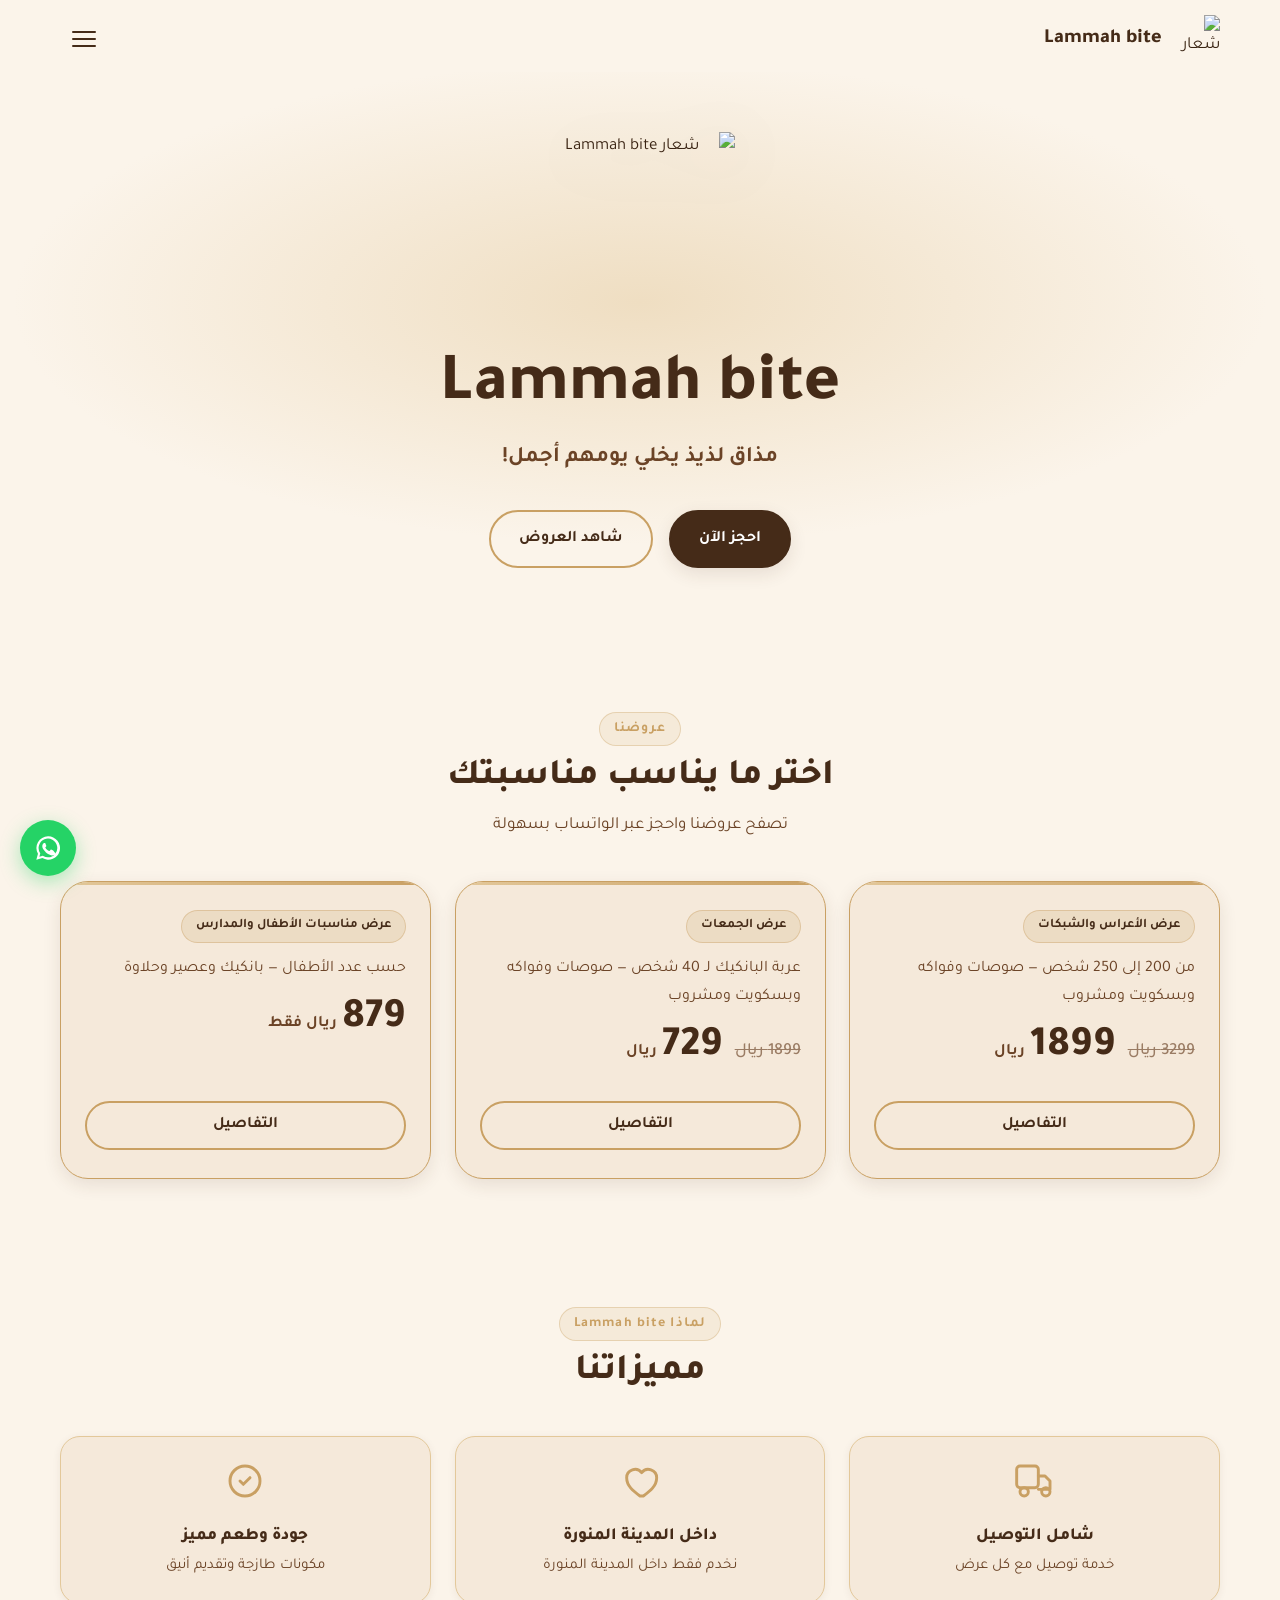
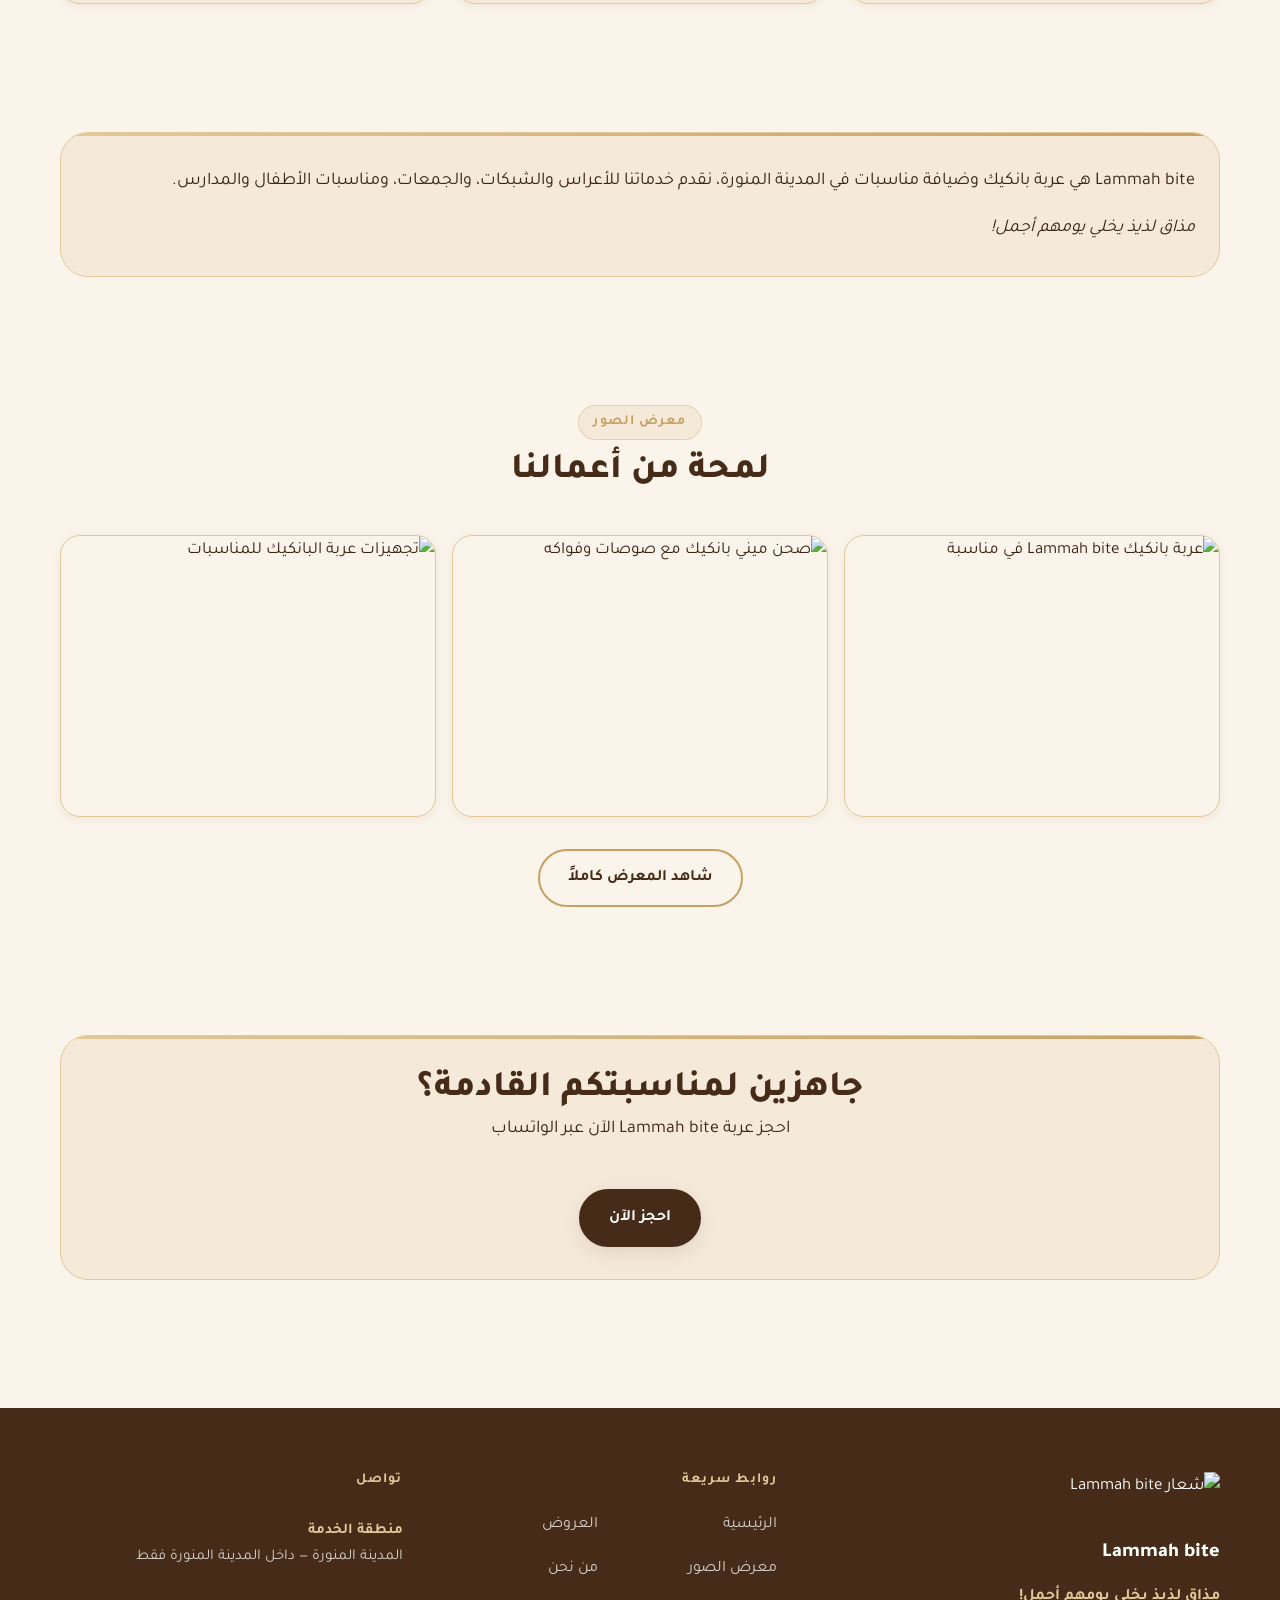
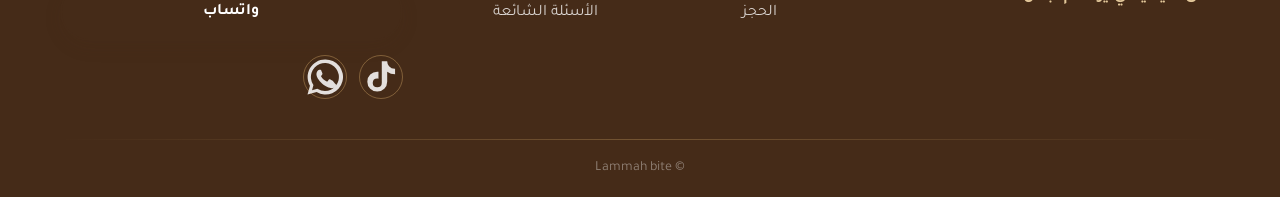
==== index.html @ c273f429 "Lammah bite — full luxury redesign: new header, unified icons, side-by-side layout, offer modals, re" ====
<!DOCTYPE html>
<html lang="ar" dir="rtl">
<head>
<meta charset="UTF-8">
<meta name="viewport" content="width=device-width, initial-scale=1.0">
<title>Lammah bite | عربة بانكيك وضيافة مناسبات في المدينة المنورة</title>
<meta name="description" content="Lammah bite — عربة بانكيك وضيافة مناسبات فاخرة في المدينة المنورة، للأعراس والشبكات والجمعات ومناسبات الأطفال والمدارس.">
<link rel="icon" type="image/png" href="https://e.top4top.io/p_388642lk91.png">
<meta property="og:title" content="Lammah bite">
<meta property="og:description" content="مذاق لذيذ يخلي يومهم أجمل! عربة بانكيك وضيافة مناسبات في المدينة المنورة.">
<meta property="og:image" content="https://e.top4top.io/p_388642lk91.png">
<meta property="og:type" content="website">
<link rel="preconnect" href="https://fonts.googleapis.com">
<link href="https://fonts.googleapis.com/css2?family=Tajawal:wght@400;500;700;800&display=swap" rel="stylesheet">
<link rel="stylesheet" href="css/style.css">
</head>
<body>

<!-- ═══ HEADER ═══════════════════════════════════════════ -->
<header class="site-header" id="site-header">
  <div class="container header-inner">
    <a href="index.html" class="brand">
      <img src="https://e.top4top.io/p_388642lk91.png" alt="شعار Lammah bite" class="brand-logo" width="48" height="48">
      <span class="brand-name">Lammah bite</span>
    </a>
    <button class="hamburger" id="hamburger" aria-label="فتح القائمة" aria-expanded="false">
      <span></span><span></span><span></span>
    </button>
  </div>
</header>

<!-- ═══ NAV OVERLAY ══════════════════════════════════════ -->
<div class="nav-overlay" id="nav-overlay" aria-hidden="true">
  <div class="nav-backdrop" id="nav-backdrop"></div>
  <nav class="nav-panel" aria-label="القائمة الرئيسية">
    <button class="nav-close" id="nav-close" aria-label="إغلاق القائمة">&times;</button>
    <ul class="nav-links">
      <li><a href="index.html" class="active">الرئيسية</a></li>
      <li><a href="offers.html">العروض</a></li>
      <li><a href="gallery.html">معرض الصور</a></li>
      <li><a href="about.html">من نحن</a></li>
      <li><a href="booking.html">الحجز</a></li>
      <li><a href="faq.html">الأسئلة الشائعة</a></li>
    </ul>
    <div class="nav-footer-cta">
      <a href="#" class="btn btn-primary" data-whatsapp data-whatsapp-msg="مرحباً، أرغب بالاستفسار عن خدمات Lammah bite">
        احجز عبر الواتساب
      </a>
      <div class="social-pair">
        <a href="https://www.tiktok.com/@lammah.bite" target="_blank" rel="noopener" class="social-btn" aria-label="تيك توك">
          <svg viewBox="0 0 24 24" fill="var(--brown-dark)"><path d="M16.6 5.82s.51.5 0 0A4.278 4.278 0 0 1 15.54 3h-3.09v12.4a2.592 2.592 0 0 1-2.59 2.5 2.592 2.592 0 0 1-2.59-2.5 2.592 2.592 0 0 1 2.59-2.5c.24 0 .47.04.69.1V9.01a6.27 6.27 0 0 0-.69-.04 5.681 5.681 0 0 0-5.68 5.68 5.681 5.681 0 0 0 5.68 5.68 5.681 5.681 0 0 0 5.68-5.68V8.95a7.71 7.71 0 0 0 4.5 1.44V7.3a4.302 4.302 0 0 1-3.44-1.48z"/></svg>
        </a>
        <a href="#" class="social-btn" data-whatsapp aria-label="واتساب">
          <svg viewBox="0 0 24 24" fill="var(--brown-dark)"><path d="M12 2a10 10 0 0 0-8.6 15L2 22l5.2-1.4A10 10 0 1 0 12 2zm0 18a8 8 0 0 1-4.1-1.1l-.3-.2-3 .8.8-2.9-.2-.3A8 8 0 1 1 12 20zm4.4-5.9c-.2-.1-1.4-.7-1.6-.8-.2-.1-.4-.1-.5.1-.2.2-.6.8-.8 1-.1.2-.3.2-.5.1-1.4-.7-2.3-1.2-3.2-2.8-.2-.4.2-.4.7-1.3.1-.2 0-.4 0-.5-.1-.1-.5-1.2-.7-1.7-.2-.4-.4-.4-.5-.4h-.5c-.2 0-.5.1-.7.3-.2.2-1 1-1 2.3s1 2.7 1.1 2.9c.1.2 2 3.1 4.9 4.3.7.3 1.2.5 1.6.6.7.2 1.3.2 1.8.1.5-.1 1.4-.6 1.6-1.1.2-.5.2-1 .1-1.1-.1-.1-.2-.2-.4-.3z"/></svg>
        </a>
      </div>
    </div>
  </nav>
</div>

<!-- ═══ MAIN ══════════════════════════════════════════════ -->
<main>

  <!-- HERO -->
  <section class="hero">
    <div class="hero-radial"></div>
    <div class="hero-parallax-layer"></div>
    <div class="container hero-content">
      <img src="https://e.top4top.io/p_388642lk91.png" alt="شعار Lammah bite" class="hero-logo" width="190" height="190">
      <h1 class="hero-title">Lammah bite</h1>
      <p class="hero-tagline">مذاق لذيذ يخلي يومهم أجمل!</p>
      <div class="hero-cta">
        <a href="booking.html" class="btn btn-primary">احجز الآن</a>
        <a href="offers.html" class="btn btn-secondary">شاهد العروض</a>
      </div>
    </div>
  </section>

  <!-- OFFERS PREVIEW -->
  <section>
    <div class="container">
      <div class="section-header reveal">
        <span class="eyebrow">عروضنا</span>
        <h2>اختر ما يناسب مناسبتك</h2>
        <p>تصفح عروضنا واحجز عبر الواتساب بسهولة</p>
      </div>
      <div class="offers-wrapper reveal-group">
        <div class="offers-track">
          <!-- Offer 1 -->
          <div class="offer-card reveal">
            <div class="card-body">
              <span class="offer-badge">عرض الأعراس والشبكات</span>
              <p class="offer-summary">من 200 إلى 250 شخص — صوصات وفواكه وبسكويت ومشروب</p>
              <div class="offer-price">
                <span class="price-old">3299 ريال</span>
                <div class="price-new-wrap">
                  <span class="price-new">1899</span>
                  <span class="price-currency">ريال</span>
                </div>
              </div>
            </div>
            <div class="card-footer">
              <button class="btn btn-secondary btn-block" data-offer-modal="weddings">التفاصيل</button>
            </div>
          </div>
          <!-- Offer 2 -->
          <div class="offer-card reveal">
            <div class="card-body">
              <span class="offer-badge">عرض الجمعات</span>
              <p class="offer-summary">عربة البانكيك لـ 40 شخص — صوصات وفواكه وبسكويت ومشروب</p>
              <div class="offer-price">
                <span class="price-old">1899 ريال</span>
                <div class="price-new-wrap">
                  <span class="price-new">729</span>
                  <span class="price-currency">ريال</span>
                </div>
              </div>
            </div>
            <div class="card-footer">
              <button class="btn btn-secondary btn-block" data-offer-modal="gatherings">التفاصيل</button>
            </div>
          </div>
          <!-- Offer 3 -->
          <div class="offer-card reveal">
            <div class="card-body">
              <span class="offer-badge">عرض مناسبات الأطفال والمدارس</span>
              <p class="offer-summary">حسب عدد الأطفال — بانكيك وعصير وحلاوة</p>
              <div class="offer-price">
                <div class="price-new-wrap">
                  <span class="price-new">879</span>
                  <span class="price-currency">ريال فقط</span>
                </div>
              </div>
            </div>
            <div class="card-footer">
              <button class="btn btn-secondary btn-block" data-offer-modal="kids">التفاصيل</button>
            </div>
          </div>
        </div>
        <div class="carousel-dots"></div>
      </div>
    </div>
  </section>

  <!-- FEATURES STRIP -->
  <section>
    <div class="container">
      <div class="section-header reveal">
        <span class="eyebrow">لماذا Lammah bite</span>
        <h2>مميزاتنا</h2>
      </div>
      <div class="features-grid reveal-group">
        <div class="feature-card reveal">
          <svg viewBox="0 0 24 24" fill="none" stroke="var(--gold)" stroke-width="1.75" stroke-linecap="round" stroke-linejoin="round"><rect x="1" y="3" width="13" height="13" rx="2"/><path d="M14 9h4l3 3v5h-7"/><circle cx="5.5" cy="18.5" r="2.5"/><circle cx="18.5" cy="18.5" r="2.5"/></svg>
          <h3>شامل التوصيل</h3>
          <p>خدمة توصيل مع كل عرض</p>
        </div>
        <div class="feature-card reveal">
          <svg viewBox="0 0 24 24" fill="none" stroke="var(--gold)" stroke-width="1.75" stroke-linecap="round" stroke-linejoin="round"><path d="M12 21c-4-3-8-6-8-11a5 5 0 0 1 9-3 5 5 0 0 1 9 3c0 5-4 8-8 11z"/></svg>
          <h3>داخل المدينة المنورة</h3>
          <p>نخدم فقط داخل المدينة المنورة</p>
        </div>
        <div class="feature-card reveal">
          <svg viewBox="0 0 24 24" fill="none" stroke="var(--gold)" stroke-width="1.75" stroke-linecap="round" stroke-linejoin="round"><circle cx="12" cy="12" r="9"/><path d="M9 12l2 2 4-4"/></svg>
          <h3>جودة وطعم مميز</h3>
          <p>مكونات طازجة وتقديم أنيق</p>
        </div>
      </div>
    </div>
  </section>

  <!-- INTRO -->
  <section>
    <div class="container">
      <div class="intro-block reveal">
        <p>Lammah bite هي عربة بانكيك وضيافة مناسبات في المدينة المنورة، نقدم خدماتنا للأعراس والشبكات، والجمعات، ومناسبات الأطفال والمدارس.</p>
        <p><em>مذاق لذيذ يخلي يومهم أجمل!</em></p>
      </div>
    </div>
  </section>

  <!-- GALLERY PREVIEW -->
  <section>
    <div class="container">
      <div class="section-header reveal">
        <span class="eyebrow">معرض الصور</span>
        <h2>لمحة من أعمالنا</h2>
      </div>
      <div class="gallery-grid reveal-group" data-gallery-grid data-limit="3"></div>
      <div style="text-align:center; margin-top:32px;" class="reveal">
        <a href="gallery.html" class="btn btn-secondary">شاهد المعرض كاملاً</a>
      </div>
    </div>
  </section>

  <!-- BOOKING CTA -->
  <section>
    <div class="container">
      <div class="intro-block reveal" style="text-align:center;">
        <h2>جاهزين لمناسبتكم القادمة؟</h2>
        <p>احجز عربة Lammah bite الآن عبر الواتساب</p>
        <br>
        <a href="booking.html" class="btn btn-primary">احجز الآن</a>
      </div>
    </div>
  </section>

</main>

<!-- ═══ FOOTER ════════════════════════════════════════════ -->
<footer class="site-footer">
  <div class="container">
    <div class="footer-grid">
      <div class="footer-col footer-col-brand">
        <img src="https://e.top4top.io/p_388642lk91.png" alt="شعار Lammah bite" class="footer-logo-img" width="52" height="52">
        <strong class="footer-brand-name">Lammah bite</strong>
        <span class="footer-tagline-text">مذاق لذيذ يخلي يومهم أجمل!</span>
      </div>
      <div class="footer-col">
        <h4>روابط سريعة</h4>
        <div class="footer-nav-grid">
          <a href="index.html">الرئيسية</a>
          <a href="offers.html">العروض</a>
          <a href="gallery.html">معرض الصور</a>
          <a href="about.html">من نحن</a>
          <a href="booking.html">الحجز</a>
          <a href="faq.html">الأسئلة الشائعة</a>
        </div>
      </div>
      <div class="footer-col footer-col-contact">
        <h4>تواصل</h4>
        <div class="footer-area">
          <strong>منطقة الخدمة</strong>
          المدينة المنورة — داخل المدينة المنورة فقط
        </div>
        <a href="#" class="btn btn-primary" data-whatsapp data-whatsapp-msg="مرحباً، أرغب بالاستفسار عن خدمات Lammah bite">واتساب</a>
        <div class="footer-social-pair social-pair">
          <a href="https://www.tiktok.com/@lammah.bite" target="_blank" rel="noopener" class="social-btn" aria-label="تيك توك">
            <svg viewBox="0 0 24 24" fill="rgba(255,255,255,0.85)"><path d="M16.6 5.82s.51.5 0 0A4.278 4.278 0 0 1 15.54 3h-3.09v12.4a2.592 2.592 0 0 1-2.59 2.5 2.592 2.592 0 0 1-2.59-2.5 2.592 2.592 0 0 1 2.59-2.5c.24 0 .47.04.69.1V9.01a6.27 6.27 0 0 0-.69-.04 5.681 5.681 0 0 0-5.68 5.68 5.681 5.681 0 0 0 5.68 5.68 5.681 5.681 0 0 0 5.68-5.68V8.95a7.71 7.71 0 0 0 4.5 1.44V7.3a4.302 4.302 0 0 1-3.44-1.48z"/></svg>
          </a>
          <a href="#" class="social-btn" data-whatsapp aria-label="واتساب">
            <svg viewBox="0 0 24 24" fill="rgba(255,255,255,0.85)"><path d="M12 2a10 10 0 0 0-8.6 15L2 22l5.2-1.4A10 10 0 1 0 12 2zm0 18a8 8 0 0 1-4.1-1.1l-.3-.2-3 .8.8-2.9-.2-.3A8 8 0 1 1 12 20zm4.4-5.9c-.2-.1-1.4-.7-1.6-.8-.2-.1-.4-.1-.5.1-.2.2-.6.8-.8 1-.1.2-.3.2-.5.1-1.4-.7-2.3-1.2-3.2-2.8-.2-.4.2-.4.7-1.3.1-.2 0-.4 0-.5-.1-.1-.5-1.2-.7-1.7-.2-.4-.4-.4-.5-.4h-.5c-.2 0-.5.1-.7.3-.2.2-1 1-1 2.3s1 2.7 1.1 2.9c.1.2 2 3.1 4.9 4.3.7.3 1.2.5 1.6.6.7.2 1.3.2 1.8.1.5-.1 1.4-.6 1.6-1.1.2-.5.2-1 .1-1.1-.1-.1-.2-.2-.4-.3z"/></svg>
          </a>
        </div>
      </div>
    </div>
    <div class="footer-divider"></div>
    <div class="footer-bottom">© Lammah bite</div>
  </div>
</footer>

<!-- Floating WhatsApp -->
<a href="#" class="floating-whatsapp" data-whatsapp data-whatsapp-msg="مرحباً، أرغب بالاستفسار عن خدمات Lammah bite" aria-label="تواصل عبر واتساب">
  <svg viewBox="0 0 24 24" fill="#FFFFFF"><path d="M12 2a10 10 0 0 0-8.6 15L2 22l5.2-1.4A10 10 0 1 0 12 2zm0 18a8 8 0 0 1-4.1-1.1l-.3-.2-3 .8.8-2.9-.2-.3A8 8 0 1 1 12 20zm4.4-5.9c-.2-.1-1.4-.7-1.6-.8-.2-.1-.4-.1-.5.1-.2.2-.6.8-.8 1-.1.2-.3.2-.5.1-1.4-.7-2.3-1.2-3.2-2.8-.2-.4.2-.4.7-1.3.1-.2 0-.4 0-.5-.1-.1-.5-1.2-.7-1.7-.2-.4-.4-.4-.5-.4h-.5c-.2 0-.5.1-.7.3-.2.2-1 1-1 2.3s1 2.7 1.1 2.9c.1.2 2 3.1 4.9 4.3.7.3 1.2.5 1.6.6.7.2 1.3.2 1.8.1.5-.1 1.4-.6 1.6-1.1.2-.5.2-1 .1-1.1-.1-.1-.2-.2-.4-.3z"/></svg>
</a>

<!-- Lightbox (needed because gallery preview is here) -->
<div class="lightbox">
  <button class="lightbox-close" aria-label="إغلاق">&times;</button>
  <button class="lightbox-prev" aria-label="السابق">&#8594;</button>
  <img src="" alt="">
  <button class="lightbox-next" aria-label="التالي">&#8592;</button>
</div>

<script src="js/main.js"></script>
</body>
</html>
---- css/style.css ----
/* ===========================================================
   Lammah bite — Luxury Design System
   =========================================================== */

/* ─── 1. TOKENS ─────────────────────────────────────────── */
:root {
  /* Brand colors */
  --cream-bg:    #FBF4EA;
  --cream-card:  #F5E9DA;
  --brown-dark:  #452B18;
  --brown-mid:   #6B4326;
  --gold:        #C9A063;
  --gold-light:  #E3C89A;
  --text:        #3A2413;
  --white:       #FFFFFF;
  --green-wa:    #25D366;
  --overlay-bg:  rgba(58,36,19,0.72);

  /* Gradients */
  --gold-gradient: linear-gradient(135deg, var(--gold-light) 0%, var(--gold) 100%);
  --card-edge:     linear-gradient(90deg, transparent, var(--gold), transparent);

  /* Type scale */
  --fs-display: clamp(38px, 7vw, 68px);
  --fs-h1:      clamp(28px, 5vw, 48px);
  --fs-h2:      clamp(22px, 3.5vw, 36px);
  --fs-h3:      clamp(19px, 2.5vw, 24px);
  --fs-body:    17px;
  --fs-small:   14px;
  --lh-tight:   1.25;
  --lh-normal:  1.75;

  /* Spacing */
  --sp-2:   8px;
  --sp-3:  12px;
  --sp-4:  16px;
  --sp-6:  24px;
  --sp-8:  32px;
  --sp-10: 40px;
  --sp-16: 64px;
  --sp-24: 96px;

  /* Radius */
  --r-sm:   12px;
  --r-md:   20px;
  --r-lg:   28px;
  --r-full: 999px;

  /* Shadows */
  --sh-xs: 0 2px 8px  rgba(69,43,24,0.07);
  --sh-sm: 0 6px 18px rgba(69,43,24,0.11);
  --sh-md: 0 12px 32px rgba(69,43,24,0.15);
  --sh-lg: 0 24px 56px rgba(69,43,24,0.20);

  /* Header */
  --hdr-h:    72px;
  --hdr-h-sm: 60px;

  /* Easing */
  --ease: cubic-bezier(0.4, 0, 0.2, 1);
}

/* ─── 2. RESET / BASE ────────────────────────────────────── */
*, *::before, *::after { box-sizing: border-box; margin: 0; padding: 0; }
html { scroll-behavior: smooth; }
body {
  font-family: 'Tajawal', 'Cairo', sans-serif;
  font-size: var(--fs-body);
  line-height: var(--lh-normal);
  color: var(--text);
  background: var(--cream-bg);
  overflow-x: hidden;
  padding-top: var(--hdr-h);
}
img { display: block; max-width: 100%; }
a   { color: inherit; text-decoration: none; }
ul  { list-style: none; }
button { cursor: pointer; font-family: inherit; }
body.nav-open   { overflow: hidden; }
body.modal-open { overflow: hidden; }

/* ─── 3. LAYOUT ──────────────────────────────────────────── */
.container {
  max-width: 1200px;
  margin: 0 auto;
  padding-inline: 20px;
}
section { padding: var(--sp-16) 0; }
@media (max-width: 767px) { section { padding: var(--sp-10) 0; } }

/* ─── 4. TYPOGRAPHY ──────────────────────────────────────── */
h1,h2,h3,h4 { color: var(--brown-dark); font-weight: 800; line-height: var(--lh-tight); }
h1 { font-size: var(--fs-h1); }
h2 { font-size: var(--fs-h2); }
h3 { font-size: var(--fs-h3); }
p  { margin: 0 0 14px; }
p:last-child { margin-bottom: 0; }

/* Section header — eyebrow + heading + subtitle */
.section-header { text-align: center; margin-bottom: var(--sp-10); }
.eyebrow {
  display: inline-block;
  font-size: var(--fs-small);
  font-weight: 700;
  letter-spacing: .08em;
  color: var(--gold);
  background: rgba(201,160,99,0.12);
  padding: 4px 14px;
  border-radius: var(--r-full);
  border: 1px solid rgba(201,160,99,0.35);
  margin-bottom: 10px;
}
.section-header h2 { margin-bottom: 10px; }
.section-header p  { color: var(--brown-mid); font-size: 17px; max-width: 520px; margin: 0 auto; }

/* ─── 5. SCROLL PROGRESS ─────────────────────────────────── */
#scroll-progress {
  position: fixed;
  top: 0; left: 0;
  height: 3px;
  width: 0%;
  background: var(--gold-gradient);
  z-index: 9999;
  transition: width .1s linear;
  pointer-events: none;
}

/* ─── 6. HEADER ──────────────────────────────────────────── */
.site-header {
  position: fixed;
  top: 3px; left: 0; right: 0;
  z-index: 800;
  height: var(--hdr-h);
  transition: height .3s var(--ease), background .3s var(--ease), box-shadow .3s var(--ease), border-bottom .3s var(--ease);
}
.header-inner {
  height: 100%;
  display: flex;
  align-items: center;
  justify-content: space-between;
}

/* default transparent */
.site-header { background: transparent; }

/* scrolled frosted */
.site-header.scrolled {
  background: rgba(251,244,234,0.90);
  backdrop-filter: blur(16px);
  -webkit-backdrop-filter: blur(16px);
  border-bottom: 1px solid var(--gold-light);
  box-shadow: var(--sh-sm);
  height: var(--hdr-h-sm);
}

/* Brand block — far LEFT */
.brand {
  display: flex;
  align-items: center;
  gap: 10px;
  text-decoration: none;
}
.brand-logo {
  height: 40px;
  width: auto;
  object-fit: contain;
  object-position: center;
  flex-shrink: 0;
}
@media (min-width: 769px) { .brand-logo { height: 48px; } }
.brand-name {
  font-size: 20px;
  font-weight: 800;
  color: var(--brown-dark);
  white-space: nowrap;
}

/* Hamburger — far RIGHT */
.hamburger {
  width: 48px; height: 48px;
  border: none;
  background: transparent;
  display: flex;
  flex-direction: column;
  justify-content: center;
  align-items: center;
  gap: 5px;
  flex-shrink: 0;
}
.hamburger span {
  display: block;
  width: 24px; height: 2px;
  background: var(--brown-dark);
  border-radius: 2px;
  transition: transform .3s var(--ease), opacity .3s var(--ease);
}

/* ─── 7. MOBILE NAV OVERLAY ──────────────────────────────── */
.nav-overlay {
  position: fixed;
  inset: 0;
  z-index: 900;
  visibility: hidden;
  pointer-events: none;
}
.nav-overlay.open {
  visibility: visible;
  pointer-events: all;
}
.nav-backdrop {
  position: absolute; inset: 0;
  background: var(--overlay-bg);
  opacity: 0;
  transition: opacity .35s var(--ease);
  backdrop-filter: blur(4px);
  -webkit-backdrop-filter: blur(4px);
}
.nav-overlay.open .nav-backdrop { opacity: 1; }

/* Panel slides in from RIGHT */
.nav-panel {
  position: absolute;
  top: 0; right: 0;
  width: min(380px, 88vw);
  height: 100%;
  background: var(--cream-bg);
  padding: 24px 28px 32px;
  display: flex;
  flex-direction: column;
  transform: translateX(100%);
  transition: transform .38s var(--ease);
  overflow-y: auto;
}
.nav-overlay.open .nav-panel { transform: translateX(0); }

.nav-close {
  align-self: flex-end;
  width: 48px; height: 48px;
  border: 1px solid var(--gold-light);
  border-radius: 50%;
  background: var(--cream-card);
  font-size: 22px;
  color: var(--brown-dark);
  display: flex; align-items: center; justify-content: center;
  margin-bottom: var(--sp-8);
  flex-shrink: 0;
  transition: background .2s;
}
.nav-close:hover { background: var(--gold-light); }

.nav-links { flex: 1; display: flex; flex-direction: column; gap: 4px; }

/* staggered fade-in */
.nav-links li { opacity: 0; transform: translateX(18px); transition: opacity .32s var(--ease), transform .32s var(--ease); }
.nav-overlay.open .nav-links li:nth-child(1) { opacity: 1; transform: translateX(0); transition-delay: .05s; }
.nav-overlay.open .nav-links li:nth-child(2) { opacity: 1; transform: translateX(0); transition-delay: .10s; }
.nav-overlay.open .nav-links li:nth-child(3) { opacity: 1; transform: translateX(0); transition-delay: .15s; }
.nav-overlay.open .nav-links li:nth-child(4) { opacity: 1; transform: translateX(0); transition-delay: .20s; }
.nav-overlay.open .nav-links li:nth-child(5) { opacity: 1; transform: translateX(0); transition-delay: .25s; }
.nav-overlay.open .nav-links li:nth-child(6) { opacity: 1; transform: translateX(0); transition-delay: .30s; }

.nav-links a {
  display: flex;
  align-items: center;
  gap: 10px;
  padding: 14px 16px;
  font-size: 20px;
  font-weight: 700;
  color: var(--brown-dark);
  border-radius: var(--r-sm);
  position: relative;
  transition: background .2s;
}
/* gold underline grows on hover */
.nav-links a::after {
  content: '';
  position: absolute;
  bottom: 10px; right: 16px;
  height: 2px; width: 0;
  background: var(--gold);
  border-radius: 2px;
  transition: width .25s var(--ease);
}
.nav-links a:hover::after,
.nav-links a.active::after { width: 28px; }
.nav-links a.active { background: rgba(201,160,99,0.12); }
/* gold dot for active */
.nav-links a.active::before {
  content: '';
  display: inline-block;
  width: 7px; height: 7px;
  border-radius: 50%;
  background: var(--gold);
  flex-shrink: 0;
}

.nav-footer-cta {
  margin-top: var(--sp-8);
  padding-top: var(--sp-6);
  border-top: 1px solid var(--gold-light);
  display: flex;
  flex-direction: column;
  align-items: center;
  gap: var(--sp-4);
}
.nav-footer-cta .btn { width: 100%; }

/* ─── 8. SOCIAL ICON BUTTONS ─────────────────────────────── */
.social-pair { display: flex; align-items: center; gap: 12px; }
.social-btn {
  width: 44px; height: 44px;
  border-radius: 50%;
  border: 1px solid var(--gold);
  background: transparent;
  display: flex; align-items: center; justify-content: center;
  transition: background .22s var(--ease), transform .22s var(--ease), border-color .22s var(--ease);
  flex-shrink: 0;
}
.social-btn svg { transition: fill .22s, stroke .22s; }
.social-btn:hover { background: var(--gold); border-color: var(--gold); transform: translateY(-2px); }
.social-btn:hover svg { fill: var(--brown-dark) !important; stroke: var(--brown-dark) !important; }

/* ─── 9. BUTTONS ─────────────────────────────────────────── */
.btn {
  display: inline-flex;
  align-items: center;
  justify-content: center;
  gap: 8px;
  min-height: 48px;
  padding: 13px 28px;
  border-radius: var(--r-full);
  font-family: inherit;
  font-size: 16px;
  font-weight: 700;
  border: 2px solid transparent;
  transition: transform .22s var(--ease), box-shadow .22s var(--ease), background .22s var(--ease), border-color .22s var(--ease), color .22s var(--ease);
  white-space: nowrap;
}
.btn:active  { transform: scale(.97) !important; }
.btn:focus-visible { outline: 3px solid var(--gold); outline-offset: 3px; }
.btn-block   { width: 100%; }

.btn-primary {
  background: var(--brown-dark);
  color: var(--white);
  border-color: var(--brown-dark);
  box-shadow: var(--sh-sm);
}
.btn-primary:hover { background: var(--brown-mid); border-color: var(--brown-mid); box-shadow: var(--sh-md); transform: translateY(-3px); }

.btn-secondary {
  background: transparent;
  color: var(--brown-dark);
  border-color: var(--gold);
}
.btn-secondary:hover { background: var(--gold-light); transform: translateY(-3px); box-shadow: var(--sh-sm); }

/* ─── 10. HERO ────────────────────────────────────────────── */
.hero {
  position: relative;
  overflow: hidden;
  padding: 60px 0 80px;
  text-align: center;
  background: var(--cream-bg);
}
.hero-radial {
  position: absolute; inset: 0;
  background: radial-gradient(ellipse 70% 60% at 50% 40%, rgba(227,200,154,0.50) 0%, transparent 70%);
  pointer-events: none;
}
.hero-content { position: relative; z-index: 1; }
.hero-logo {
  width: 150px; height: 150px;
  object-fit: contain;
  margin: 0 auto var(--sp-6);
  filter: drop-shadow(0 12px 28px rgba(69,43,24,0.18));
}
@media (min-width: 769px) { .hero-logo { width: 190px; height: 190px; } }
.hero-title {
  font-size: var(--fs-display);
  font-weight: 800;
  color: var(--brown-dark);
  margin-bottom: var(--sp-2);
}
.hero-tagline {
  font-size: clamp(18px, 2.5vw, 22px);
  color: var(--brown-mid);
  font-weight: 700;
  margin-bottom: var(--sp-8);
}
.hero-cta { display: flex; justify-content: center; gap: var(--sp-4); flex-wrap: wrap; }
.hero-parallax-layer { position: absolute; inset: 0; pointer-events: none; will-change: transform; }

/* ─── 11. FEATURES STRIP ──────────────────────────────────── */
.features-grid {
  display: grid;
  grid-template-columns: repeat(2, 1fr);
  gap: var(--sp-4);
}
@media (min-width: 769px) { .features-grid { grid-template-columns: repeat(3, 1fr); gap: var(--sp-6); } }
.feature-card {
  background: var(--cream-card);
  border: 1px solid var(--gold-light);
  border-radius: var(--r-md);
  padding: var(--sp-6);
  text-align: center;
  box-shadow: var(--sh-xs);
  transition: transform .25s var(--ease), box-shadow .25s var(--ease);
}
.feature-card:hover { transform: translateY(-4px); box-shadow: var(--sh-md); }
.feature-card svg { width: 40px; height: 40px; margin: 0 auto var(--sp-3); }
.feature-card h3 { font-size: 17px; margin-bottom: 6px; }
.feature-card p  { font-size: 15px; color: var(--brown-mid); margin: 0; }

/* ─── 12. OFFER CARDS ─────────────────────────────────────── */
/* Mobile: horizontal snap-scroll carousel */
.offers-wrapper { position: relative; }
.offers-track {
  display: flex;
  gap: var(--sp-4);
  overflow-x: auto;
  scroll-snap-type: x mandatory;
  -webkit-overflow-scrolling: touch;
  scrollbar-width: none;
  padding-bottom: var(--sp-3);
  padding-inline: 20px;
}
.offers-track::-webkit-scrollbar { display: none; }

.offer-card {
  flex: 0 0 85vw;
  max-width: 340px;
  scroll-snap-align: start;
  background: var(--cream-card);
  border: 1px solid var(--gold);
  border-radius: var(--r-lg);
  padding: 28px 24px;
  box-shadow: var(--sh-sm);
  position: relative;
  overflow: hidden;
  transition: box-shadow .25s var(--ease);
  transform-style: preserve-3d;
  will-change: transform;
  display: flex;
  flex-direction: column;
}
/* gold top edge */
.offer-card::before {
  content: '';
  position: absolute;
  top: 0; left: 0; right: 0;
  height: 3px;
  background: var(--gold-gradient);
}
/* gold sheen sweep on hover */
.offer-card::after {
  content: '';
  position: absolute;
  top: 0; left: -120%;
  width: 60%; height: 100%;
  background: linear-gradient(105deg, transparent 35%, rgba(201,160,99,0.13) 50%, transparent 65%);
  transform: skewX(-15deg);
  pointer-events: none;
}
.offer-card:hover::after {
  left: 150%;
  transition: left .65s var(--ease);
}
.offer-card .card-body { flex: 1; }
.offer-card .card-footer { margin-top: auto; padding-top: var(--sp-4); }

.offer-badge {
  display: inline-block;
  font-size: 13px; font-weight: 700;
  color: var(--brown-dark);
  background: rgba(201,160,99,0.18);
  border: 1px solid rgba(201,160,99,0.4);
  padding: 4px 14px;
  border-radius: var(--r-full);
  margin-bottom: var(--sp-3);
}
.offer-summary { font-size: 16px; color: var(--brown-mid); margin-bottom: var(--sp-4); }

/* full detail list (offers.html) */
.offer-detail-list { padding: 0; margin: var(--sp-4) 0; }
.offer-detail-list li {
  display: flex; align-items: flex-start; gap: 10px;
  padding: 9px 0; border-bottom: 1px dashed var(--gold-light);
  font-size: 16px; color: var(--text);
}
.offer-detail-list li:last-child { border-bottom: none; }
.offer-detail-list svg { width: 20px; height: 20px; flex-shrink: 0; margin-top: 2px; }

/* Price */
.offer-price { display: flex; align-items: baseline; gap: 12px; flex-wrap: wrap; margin: var(--sp-4) 0; }
.price-old   { text-decoration: line-through; color: var(--brown-mid); opacity: .65; font-size: 17px; font-weight: 500; }
.price-new-wrap { display: flex; align-items: baseline; gap: 5px; }
.price-new   { font-size: clamp(30px, 5vw, 42px); font-weight: 800; color: var(--brown-dark); line-height: 1; }
.price-currency { font-size: 16px; color: var(--brown-mid); font-weight: 600; }

/* Inclusion tags */
.offer-inclusions { display: flex; flex-wrap: wrap; gap: 8px; margin-bottom: var(--sp-4); }
.incl-tag {
  display: inline-flex; align-items: center; gap: 5px;
  background: var(--cream-bg); border: 1px solid var(--gold-light);
  border-radius: var(--r-full); padding: 4px 12px; font-size: 14px;
}

/* Carousel pagination dots */
.carousel-dots { display: flex; justify-content: center; gap: 6px; margin-top: var(--sp-4); }
.carousel-dot {
  width: 8px; height: 8px; border-radius: 50%;
  background: var(--gold-light); border: none; cursor: pointer;
  transition: background .25s, transform .25s; padding: 0;
}
.carousel-dot.active { background: var(--gold); transform: scale(1.35); }

/* Desktop: grid layout */
@media (min-width: 768px) {
  .offers-track {
    display: grid;
    grid-template-columns: repeat(2, 1fr);
    overflow-x: unset;
    scroll-snap-type: unset;
    padding-inline: 0;
    padding-bottom: 0;
    gap: var(--sp-6);
  }
  .offer-card { flex: unset; max-width: unset; }
  .carousel-dots { display: none; }
}
@media (min-width: 1024px) { .offers-track { grid-template-columns: repeat(3, 1fr); } }

/* ─── 13. GALLERY ─────────────────────────────────────────── */
.gallery-grid {
  display: grid;
  grid-template-columns: repeat(2, 1fr);
  gap: 12px;
}
@media (min-width: 769px) { .gallery-grid { grid-template-columns: repeat(3, 1fr); gap: 16px; } }
.gallery-item {
  border-radius: var(--r-md); overflow: hidden;
  border: 1px solid var(--gold-light);
  cursor: pointer; box-shadow: var(--sh-xs);
  aspect-ratio: 4/3;
}
.gallery-item img {
  width: 100%; height: 100%; object-fit: cover;
  transition: transform .4s var(--ease);
}
.gallery-item:hover img { transform: scale(1.07); }

/* ─── 14. LIGHTBOX ────────────────────────────────────────── */
.lightbox {
  position: fixed; inset: 0;
  background: rgba(35,18,5,0.93);
  z-index: 2000; display: none;
  align-items: center; justify-content: center;
  padding: 20px;
}
.lightbox.open { display: flex; }
.lightbox img { max-width: 90vw; max-height: 80vh; border-radius: var(--r-md); box-shadow: var(--sh-lg); }
.lightbox-close, .lightbox-prev, .lightbox-next {
  position: absolute; background: var(--gold); color: var(--brown-dark);
  border: none; border-radius: 50%; width: 52px; height: 52px;
  font-size: 22px; cursor: pointer;
  display: flex; align-items: center; justify-content: center;
  transition: background .2s;
}
.lightbox-close:hover, .lightbox-prev:hover, .lightbox-next:hover { background: var(--gold-light); }
.lightbox-close { top: 20px; left: 20px; }
.lightbox-prev  { top: 50%; right: 20px; transform: translateY(-50%); }
.lightbox-next  { top: 50%; left: 20px;  transform: translateY(-50%); }

/* ─── 15. OFFER MODAL ─────────────────────────────────────── */
.offer-modal {
  position: fixed; inset: 0; z-index: 1500;
  display: none; align-items: flex-end; justify-content: center;
}
@media (min-width: 768px) { .offer-modal { align-items: center; } }
.offer-modal[aria-hidden="false"] { display: flex; }

.modal-backdrop {
  position: absolute; inset: 0;
  background: var(--overlay-bg); opacity: 0;
  transition: opacity .3s var(--ease);
  backdrop-filter: blur(5px); -webkit-backdrop-filter: blur(5px);
}
.offer-modal[aria-hidden="false"] .modal-backdrop { opacity: 1; }

.modal-panel {
  position: relative;
  background: var(--cream-bg);
  width: 100%; max-height: 88vh;
  overflow-y: auto;
  border-radius: var(--r-lg) var(--r-lg) 0 0;
  padding: 20px 24px 32px;
  box-shadow: var(--sh-lg);
  transform: translateY(40px);
  opacity: 0;
  transition: transform .38s var(--ease), opacity .38s var(--ease);
  overscroll-behavior: contain;
}
@media (min-width: 768px) {
  .modal-panel {
    border-radius: var(--r-lg);
    width: min(600px, 92vw);
    max-height: 85vh;
    transform: scale(.93) translateY(0);
  }
}
.offer-modal[aria-hidden="false"] .modal-panel { transform: translateY(0) scale(1); opacity: 1; }

.modal-drag-handle {
  width: 40px; height: 4px;
  background: var(--gold-light); border-radius: 2px;
  margin: 0 auto var(--sp-4);
}
@media (min-width: 768px) { .modal-drag-handle { display: none; } }

.modal-close-btn {
  position: absolute; top: 20px; left: 20px;
  width: 40px; height: 40px;
  border: 1px solid var(--gold-light); border-radius: 50%;
  background: var(--cream-card); font-size: 20px; color: var(--brown-dark);
  display: flex; align-items: center; justify-content: center;
  transition: background .2s;
}
.modal-close-btn:hover { background: var(--gold-light); }

.modal-offer-badge {
  display: inline-block; background: transparent;
  border: 1.5px solid var(--gold); color: var(--brown-dark);
  font-weight: 700; padding: 6px 18px; border-radius: var(--r-full);
  margin-bottom: var(--sp-4); font-size: 15px;
}
#modal-title { font-size: var(--fs-h2); color: var(--brown-dark); margin-bottom: var(--sp-3); }
.modal-capacity { color: var(--brown-mid); font-size: 16px; margin-bottom: var(--sp-4); }
.modal-list { padding: 0; margin: 0 0 var(--sp-4); }
.modal-list li {
  display: flex; align-items: flex-start; gap: 10px;
  padding: 9px 0; border-bottom: 1px dashed var(--gold-light);
  font-size: 16px;
}
.modal-list li:last-child { border-bottom: none; }
.modal-list svg { width: 20px; height: 20px; flex-shrink: 0; margin-top: 2px; }
.modal-price-row {
  display: flex; align-items: baseline; gap: 14px; flex-wrap: wrap;
  padding: var(--sp-4) 0;
  border-top: 1px solid var(--gold-light);
  border-bottom: 1px solid var(--gold-light);
  margin-bottom: var(--sp-4);
}
.modal-incl-row { display: flex; flex-wrap: wrap; gap: 8px; margin-bottom: var(--sp-4); }
.modal-policy-note {
  background: var(--cream-card); border-radius: var(--r-sm);
  padding: 12px 16px; font-size: 15px; color: var(--brown-mid);
  margin-bottom: var(--sp-6); border: 1px solid var(--gold-light);
}

/* ─── 16. INTRO / ABOUT BLOCK ────────────────────────────── */
.intro-block {
  background: var(--cream-card);
  border: 1px solid var(--gold-light);
  border-radius: var(--r-lg);
  padding: var(--sp-8) var(--sp-6);
  position: relative; overflow: hidden;
}
.intro-block::before {
  content: ''; position: absolute; top: 0; left: 0; right: 0;
  height: 3px; background: var(--gold-gradient);
}
.intro-block p { font-size: 18px; line-height: 1.8; }

/* ─── 17. BOOKING FORM ────────────────────────────────────── */
.booking-layout { display: grid; grid-template-columns: 1fr; gap: var(--sp-8); }
@media (min-width: 769px) { .booking-layout { grid-template-columns: 1.5fr 1fr; align-items: start; } }

.booking-form {
  background: var(--cream-card); border: 1px solid var(--gold);
  border-radius: var(--r-lg); padding: var(--sp-8) var(--sp-6);
  box-shadow: var(--sh-sm); position: relative; overflow: hidden;
}
.booking-form::before {
  content: ''; position: absolute; top: 0; left: 0; right: 0;
  height: 3px; background: var(--gold-gradient);
}
.form-group { margin-bottom: 20px; }
.form-group label { display: block; font-weight: 700; margin-bottom: 8px; color: var(--brown-dark); font-size: 16px; }
.form-group input, .form-group select, .form-group textarea {
  width: 100%; padding: 13px 16px; min-height: 48px;
  border-radius: var(--r-sm); border: 1.5px solid var(--gold-light);
  background: var(--white); font-family: inherit; font-size: 16px;
  color: var(--text); transition: border-color .2s, box-shadow .2s;
}
.form-group input:focus, .form-group select:focus, .form-group textarea:focus {
  outline: none; border-color: var(--gold); box-shadow: 0 0 0 3px rgba(201,160,99,0.15);
}
.form-error { color: #A6291F; font-size: 14px; font-weight: 700; margin-top: 6px; display: none; }
.form-error.show { display: block; }
.checkbox-row { display: flex; flex-wrap: wrap; gap: 10px; }
.checkbox-pill {
  display: flex; align-items: center; gap: 8px;
  background: var(--white); border: 1.5px solid var(--gold-light);
  border-radius: var(--r-sm); padding: 10px 14px; cursor: pointer; min-height: 48px;
  transition: border-color .2s, background .2s;
}
.checkbox-pill input { width: auto; min-height: auto; }

.policy-panel {
  background: var(--brown-dark); color: var(--white);
  border-radius: var(--r-lg); padding: var(--sp-8) var(--sp-6);
  box-shadow: var(--sh-md);
}
@media (min-width: 769px) { .policy-panel { position: sticky; top: calc(var(--hdr-h-sm) + 20px); } }
.policy-panel h3 { color: var(--gold-light); margin-bottom: var(--sp-4); }
.policy-panel ul { padding: 0; }
.policy-panel li {
  padding: 10px 0; border-bottom: 1px solid rgba(255,255,255,0.1);
  font-size: 16px; display: flex; align-items: flex-start; gap: 10px;
}
.policy-panel li:last-child { border-bottom: none; }
.policy-panel li::before {
  content: ''; display: inline-block; width: 6px; height: 6px;
  border-radius: 50%; background: var(--gold); flex-shrink: 0; margin-top: 8px;
}

/* ─── 18. FAQ ACCORDION ───────────────────────────────────── */
.accordion-list { max-width: 800px; margin: 0 auto; }
.accordion-item {
  background: var(--cream-card); border: 1px solid var(--gold-light);
  border-radius: var(--r-md); margin-bottom: var(--sp-3);
  overflow: hidden; transition: box-shadow .25s;
}
.accordion-item.open { box-shadow: var(--sh-sm); }
.accordion-question {
  width: 100%; background: none; border: none; text-align: right;
  padding: 20px 22px; font-size: 18px; font-weight: 700;
  color: var(--brown-dark); cursor: pointer;
  display: flex; justify-content: space-between; align-items: center;
  min-height: 56px; font-family: inherit; transition: background .2s;
}
.accordion-question:hover { background: rgba(201,160,99,0.07); }
.accordion-chevron { width: 20px; height: 20px; flex-shrink: 0; stroke: var(--gold); transition: transform .3s var(--ease); }
.accordion-item.open .accordion-chevron { transform: rotate(180deg); }
.accordion-answer { max-height: 0; overflow: hidden; transition: max-height .35s var(--ease); padding: 0 22px; }
.accordion-item.open .accordion-answer { padding: 0 22px 20px; }
.accordion-answer p { font-size: 16px; color: var(--text); margin: 0; line-height: 1.8; }

/* ─── 19. FOOTER ──────────────────────────────────────────── */
.site-footer { background: var(--brown-dark); color: var(--white); padding: var(--sp-16) 0 0; margin-top: var(--sp-16); }
.footer-grid { display: grid; grid-template-columns: 1fr; gap: var(--sp-10); }
@media (min-width: 769px) { .footer-grid { grid-template-columns: 1.2fr 1fr 1fr; gap: var(--sp-8); } }

/* mobile: center blocks */
@media (max-width: 768px) { .footer-grid > * { text-align: center; } }
@media (max-width: 768px) { .footer-col-brand { align-items: center; } }
@media (max-width: 768px) { .footer-social-pair { justify-content: center; } }
@media (max-width: 768px) { .footer-nav-grid { justify-items: center; } }

.footer-col-brand { display: flex; flex-direction: column; gap: 12px; }
.footer-logo-img { height: 52px; width: auto; object-fit: contain; }
.footer-brand-name { font-size: 20px; font-weight: 800; }
.footer-tagline-text { color: var(--gold-light); font-size: 16px; font-weight: 600; }

.footer-col h4 {
  color: var(--gold-light); font-size: 14px; text-transform: uppercase;
  letter-spacing: .08em; margin-bottom: var(--sp-4); font-weight: 700;
}
.footer-nav-grid {
  display: grid; grid-template-columns: 1fr 1fr; gap: 4px 16px;
}
.footer-nav-grid a {
  display: block; padding: 6px 0; font-size: 16px;
  color: rgba(255,255,255,0.78); transition: color .2s;
}
.footer-nav-grid a:hover { color: var(--gold-light); }

.footer-col-contact { display: flex; flex-direction: column; gap: 14px; }
.footer-area { font-size: 15px; color: rgba(255,255,255,0.78); line-height: 1.6; }
.footer-area strong { color: var(--gold-light); display: block; margin-bottom: 2px; }
.footer-social-pair { display: flex; gap: 12px; }
.footer-social-pair .social-btn { border-color: rgba(201,160,99,0.45); }

.footer-divider { height: 1px; background: var(--card-edge); margin-top: var(--sp-10); opacity: .35; }
.footer-bottom {
  text-align: center; padding: var(--sp-4) 0;
  font-size: var(--fs-small); color: rgba(255,255,255,0.4);
}

/* ─── 20. FLOATING WHATSAPP ───────────────────────────────── */
.floating-whatsapp {
  position: fixed;
  bottom: max(24px, env(safe-area-inset-bottom, 24px));
  left: max(20px, env(safe-area-inset-left, 20px));
  z-index: 700;
  width: 56px; height: 56px;
  border-radius: 50%;
  background: var(--green-wa);
  display: flex; align-items: center; justify-content: center;
  box-shadow: 0 6px 20px rgba(37,211,102,.38);
  animation: wa-pulse 2.8s var(--ease) infinite;
  transition: transform .22s var(--ease);
}
.floating-whatsapp:hover { transform: scale(1.1); animation: none; }
.floating-whatsapp svg { width: 28px; height: 28px; }
@keyframes wa-pulse {
  0%, 100% { box-shadow: 0 6px 20px rgba(37,211,102,.38); }
  50%       { box-shadow: 0 6px 28px rgba(37,211,102,.55), 0 0 0 8px rgba(37,211,102,.08); }
}

/* ─── 21. SCROLL REVEAL ───────────────────────────────────── */
.reveal { opacity: 0; transform: translateY(16px); transition: opacity .6s var(--ease), transform .6s var(--ease); }
.reveal.visible { opacity: 1; transform: translateY(0); }
.reveal-group .reveal:nth-child(1) { transition-delay: 0s; }
.reveal-group .reveal:nth-child(2) { transition-delay: .08s; }
.reveal-group .reveal:nth-child(3) { transition-delay: .16s; }
.reveal-group .reveal:nth-child(4) { transition-delay: .24s; }
.reveal-group .reveal:nth-child(5) { transition-delay: .32s; }

.price-new.counted { animation: price-pop .45s var(--ease); }
@keyframes price-pop {
  0%   { opacity: 0; transform: scale(.85); }
  100% { opacity: 1; transform: scale(1); }
}

@media (prefers-reduced-motion: reduce) {
  .reveal { transition: none; opacity: 1; transform: none; }
  * { animation: none !important; }
}
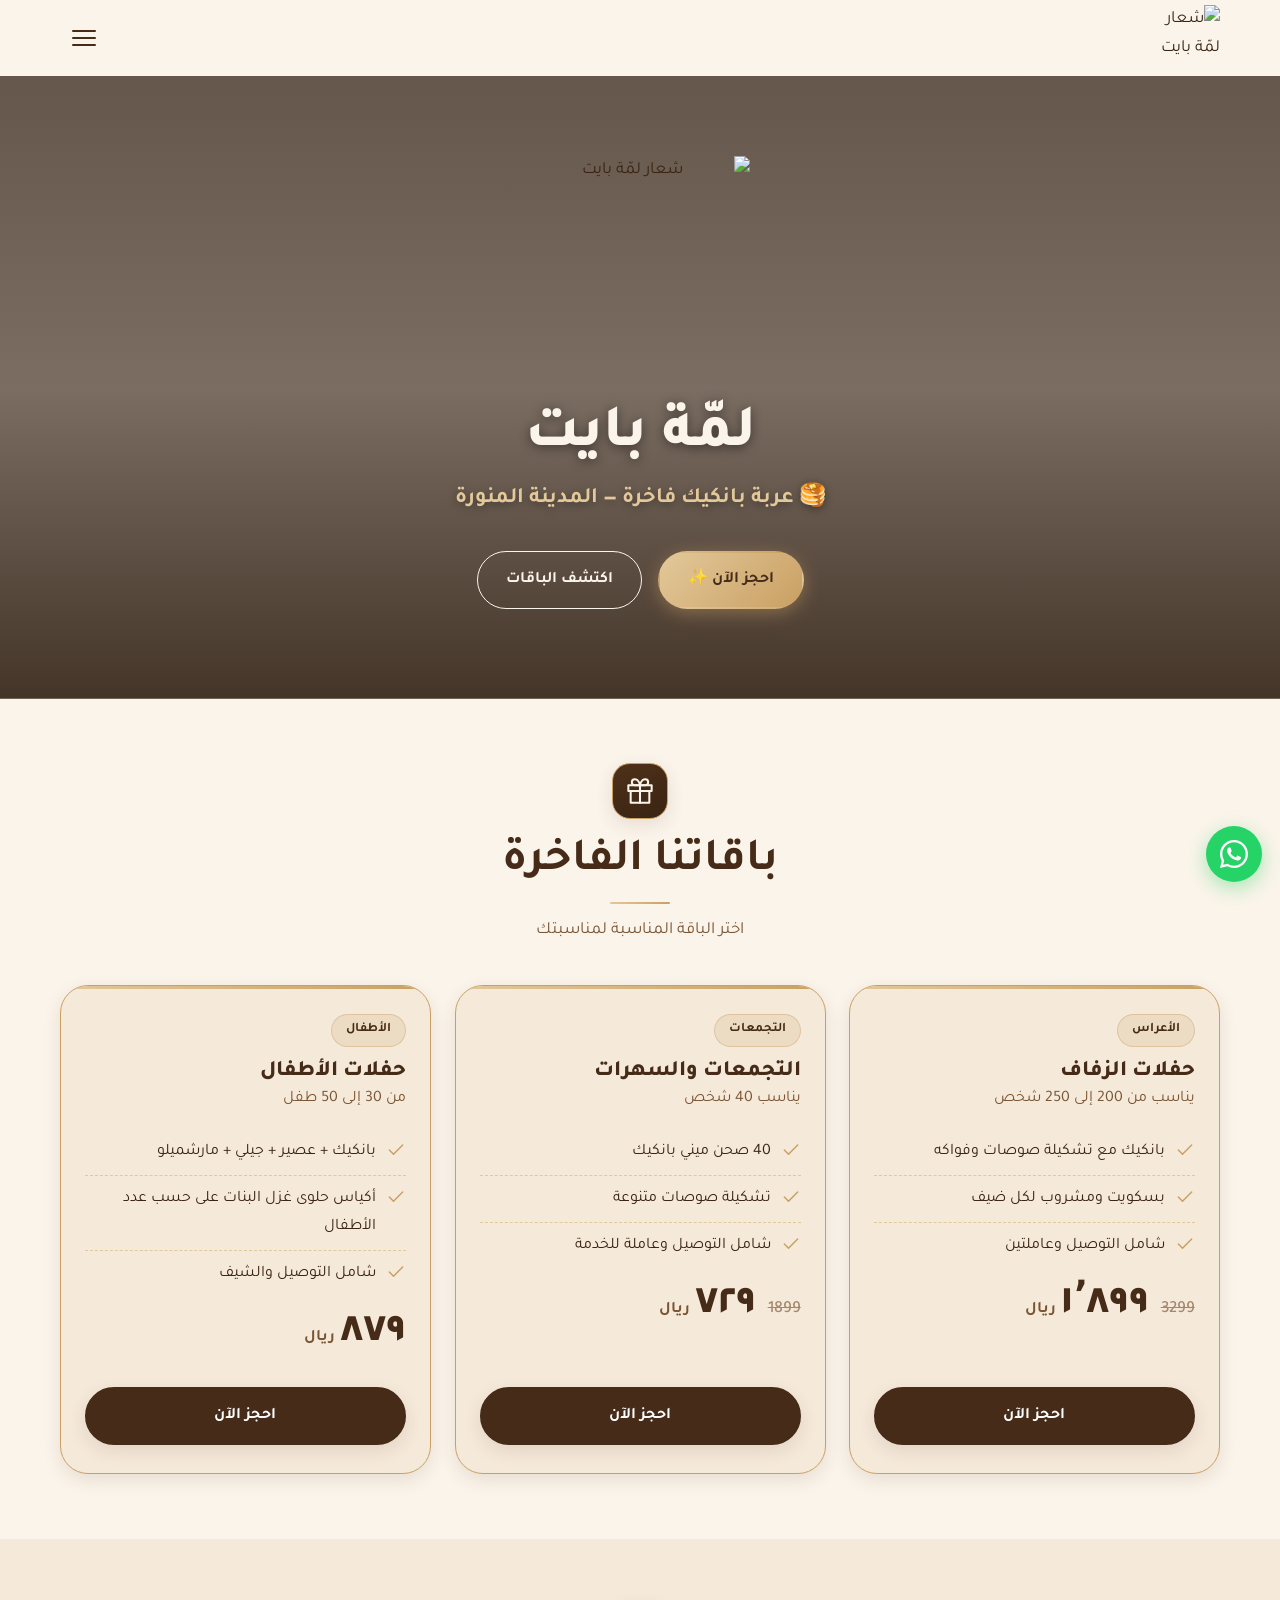
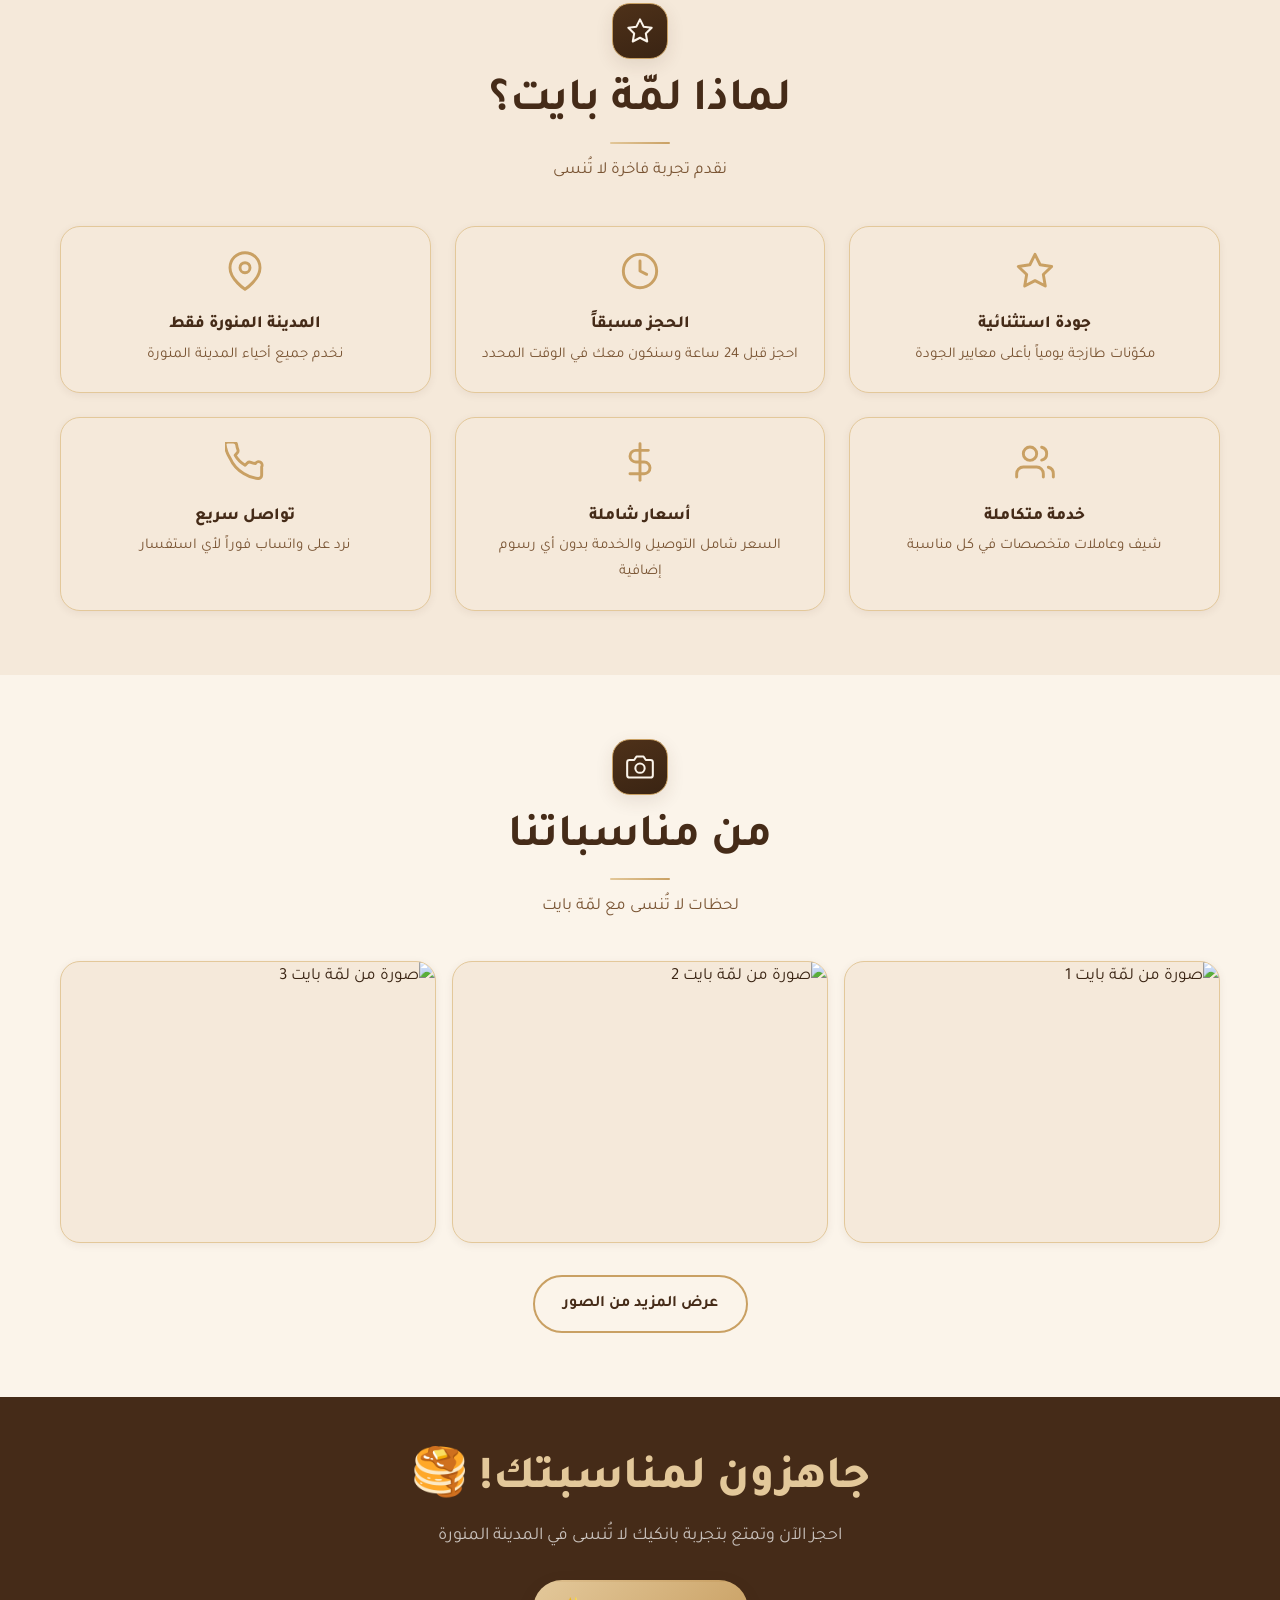
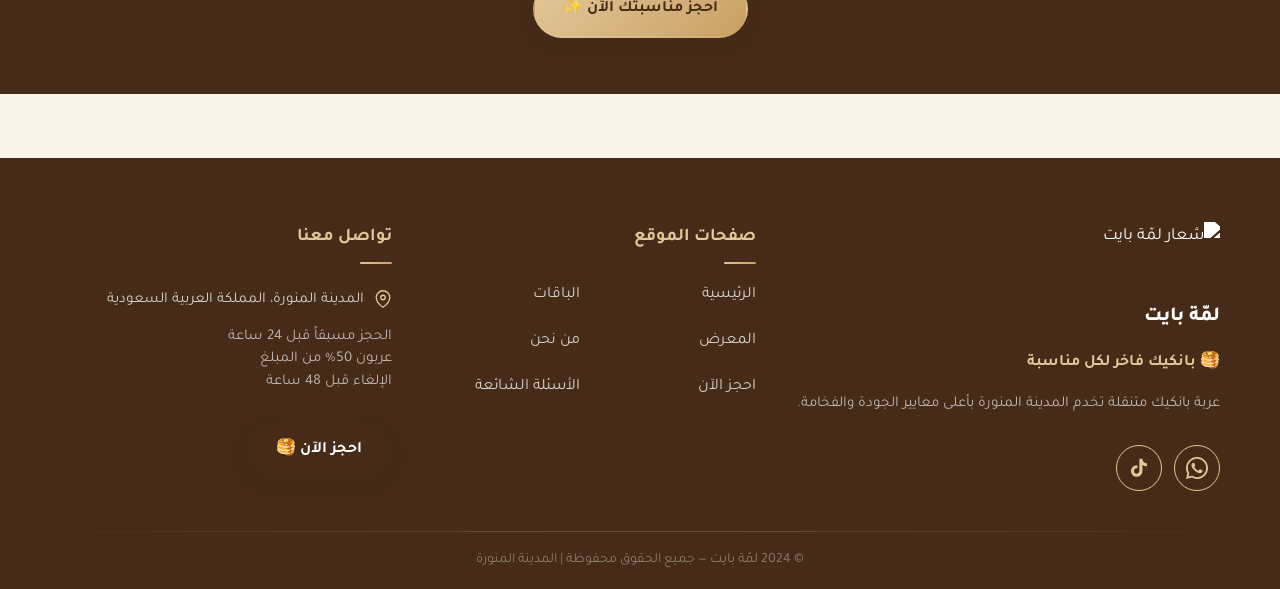
==== commit 98093a42: "v3: header logo-only, hero photo bg, section badges, gallery referrerpolicy, footer white logo, floa" ====
--- a/index.html
+++ b/index.html
@@ -1,265 +1,377 @@
 <!DOCTYPE html>
 <html lang="ar" dir="rtl">
 <head>
-<meta charset="UTF-8">
-<meta name="viewport" content="width=device-width, initial-scale=1.0">
-<title>Lammah bite | عربة بانكيك وضيافة مناسبات في المدينة المنورة</title>
-<meta name="description" content="Lammah bite — عربة بانكيك وضيافة مناسبات فاخرة في المدينة المنورة، للأعراس والشبكات والجمعات ومناسبات الأطفال والمدارس.">
-<link rel="icon" type="image/png" href="https://e.top4top.io/p_388642lk91.png">
-<meta property="og:title" content="Lammah bite">
-<meta property="og:description" content="مذاق لذيذ يخلي يومهم أجمل! عربة بانكيك وضيافة مناسبات في المدينة المنورة.">
-<meta property="og:image" content="https://e.top4top.io/p_388642lk91.png">
-<meta property="og:type" content="website">
-<link rel="preconnect" href="https://fonts.googleapis.com">
-<link href="https://fonts.googleapis.com/css2?family=Tajawal:wght@400;500;700;800&display=swap" rel="stylesheet">
-<link rel="stylesheet" href="css/style.css">
+  <meta charset="UTF-8" />
+  <meta name="viewport" content="width=device-width, initial-scale=1.0" />
+  <title>لمّة بايت — بانكيك فاخر في المدينة المنورة</title>
+  <meta name="description" content="لمّة بايت — عربة بانكيك فاخرة للأعراس والتجمعات وحفلات الأطفال في المدينة المنورة. احجز الآن!" />
+  <link rel="icon" href="https://e.top4top.io/p_388642lk91.png" type="image/png" />
+  <link rel="preconnect" href="https://fonts.googleapis.com" />
+  <link rel="preconnect" href="https://fonts.gstatic.com" crossorigin />
+  <link href="https://fonts.googleapis.com/css2?family=Tajawal:wght@400;500;700;800&display=swap" rel="stylesheet" />
+  <link rel="stylesheet" href="css/style.css" />
 </head>
 <body>
 
-<!-- ═══ HEADER ═══════════════════════════════════════════ -->
-<header class="site-header" id="site-header">
+<!-- Scroll progress -->
+<div id="scroll-progress" role="progressbar" aria-hidden="true"></div>
+
+<!-- ─── HEADER ─────────────────────────────────────────── -->
+<header class="site-header">
   <div class="container header-inner">
-    <a href="index.html" class="brand">
-      <img src="https://e.top4top.io/p_388642lk91.png" alt="شعار Lammah bite" class="brand-logo" width="48" height="48">
-      <span class="brand-name">Lammah bite</span>
+    <!-- Logo ONLY — no brand name text -->
+    <a href="index.html" class="brand" aria-label="لمّة بايت — الرئيسية">
+      <img src="https://e.top4top.io/p_388642lk91.png"
+           alt="شعار لمّة بايت"
+           class="brand-logo"
+           width="66" height="66" />
     </a>
-    <button class="hamburger" id="hamburger" aria-label="فتح القائمة" aria-expanded="false">
+    <button class="hamburger" aria-label="فتح القائمة" aria-expanded="false" aria-controls="nav-overlay">
       <span></span><span></span><span></span>
     </button>
   </div>
 </header>
 
-<!-- ═══ NAV OVERLAY ══════════════════════════════════════ -->
-<div class="nav-overlay" id="nav-overlay" aria-hidden="true">
-  <div class="nav-backdrop" id="nav-backdrop"></div>
-  <nav class="nav-panel" aria-label="القائمة الرئيسية">
-    <button class="nav-close" id="nav-close" aria-label="إغلاق القائمة">&times;</button>
+<!-- ─── NAV OVERLAY ────────────────────────────────────── -->
+<div class="nav-overlay" id="nav-overlay" role="dialog" aria-modal="true" aria-label="القائمة الرئيسية">
+  <div class="nav-backdrop"></div>
+  <nav class="nav-panel">
+    <button class="nav-close" aria-label="إغلاق">✕</button>
     <ul class="nav-links">
-      <li><a href="index.html" class="active">الرئيسية</a></li>
-      <li><a href="offers.html">العروض</a></li>
-      <li><a href="gallery.html">معرض الصور</a></li>
-      <li><a href="about.html">من نحن</a></li>
-      <li><a href="booking.html">الحجز</a></li>
-      <li><a href="faq.html">الأسئلة الشائعة</a></li>
+      <li><a href="index.html">🏠 الرئيسية</a></li>
+      <li><a href="offers.html">🎁 الباقات</a></li>
+      <li><a href="gallery.html">📸 المعرض</a></li>
+      <li><a href="about.html">✨ من نحن</a></li>
+      <li><a href="booking.html">📅 احجز الآن</a></li>
+      <li><a href="faq.html">❓ الأسئلة الشائعة</a></li>
     </ul>
     <div class="nav-footer-cta">
-      <a href="#" class="btn btn-primary" data-whatsapp data-whatsapp-msg="مرحباً، أرغب بالاستفسار عن خدمات Lammah bite">
-        احجز عبر الواتساب
-      </a>
-      <div class="social-pair">
-        <a href="https://www.tiktok.com/@lammah.bite" target="_blank" rel="noopener" class="social-btn" aria-label="تيك توك">
-          <svg viewBox="0 0 24 24" fill="var(--brown-dark)"><path d="M16.6 5.82s.51.5 0 0A4.278 4.278 0 0 1 15.54 3h-3.09v12.4a2.592 2.592 0 0 1-2.59 2.5 2.592 2.592 0 0 1-2.59-2.5 2.592 2.592 0 0 1 2.59-2.5c.24 0 .47.04.69.1V9.01a6.27 6.27 0 0 0-.69-.04 5.681 5.681 0 0 0-5.68 5.68 5.681 5.681 0 0 0 5.68 5.68 5.681 5.681 0 0 0 5.68-5.68V8.95a7.71 7.71 0 0 0 4.5 1.44V7.3a4.302 4.302 0 0 1-3.44-1.48z"/></svg>
+      <a href="booking.html" class="btn btn-primary btn-block">احجز الآن 🥞</a>
+      <div class="social-pair nav-social">
+        <!-- WhatsApp SVG -->
+        <a href="#" class="social-btn" aria-label="واتساب" data-wa-msg="مرحباً، أود الاستفسار عن لمّة بايت 🥞">
+          <svg viewBox="0 0 24 24" xmlns="http://www.w3.org/2000/svg">
+            <path d="M17.472 14.382c-.297-.149-1.758-.867-2.03-.967-.273-.099-.471-.148-.67.15-.197.297-.767.966-.94 1.164-.173.199-.347.223-.644.075-.297-.15-1.255-.463-2.39-1.475-.883-.788-1.48-1.761-1.653-2.059-.173-.297-.018-.458.13-.606.134-.133.298-.347.446-.52.149-.174.198-.298.298-.497.099-.198.05-.371-.025-.52-.075-.149-.669-1.612-.916-2.207-.242-.579-.487-.5-.669-.51-.173-.008-.371-.01-.57-.01-.198 0-.52.074-.792.372-.272.297-1.04 1.016-1.04 2.479 0 1.462 1.065 2.875 1.213 3.074.149.198 2.096 3.2 5.077 4.487.709.306 1.262.489 1.694.625.712.227 1.36.195 1.871.118.571-.085 1.758-.719 2.006-1.413.248-.694.248-1.289.173-1.413-.074-.124-.272-.198-.57-.347z"/>
+            <path d="M12 0C5.373 0 0 5.373 0 12c0 2.118.554 4.107 1.523 5.83L0 24l6.335-1.507A11.95 11.95 0 0012 24c6.627 0 12-5.373 12-12S18.627 0 12 0zm0 22c-1.898 0-3.67-.514-5.195-1.41l-.371-.221-3.762.895.952-3.654-.243-.386A9.959 9.959 0 012 12C2 6.477 6.477 2 12 2s10 4.477 10 10-4.477 10-10 10z"/>
+          </svg>
         </a>
-        <a href="#" class="social-btn" data-whatsapp aria-label="واتساب">
-          <svg viewBox="0 0 24 24" fill="var(--brown-dark)"><path d="M12 2a10 10 0 0 0-8.6 15L2 22l5.2-1.4A10 10 0 1 0 12 2zm0 18a8 8 0 0 1-4.1-1.1l-.3-.2-3 .8.8-2.9-.2-.3A8 8 0 1 1 12 20zm4.4-5.9c-.2-.1-1.4-.7-1.6-.8-.2-.1-.4-.1-.5.1-.2.2-.6.8-.8 1-.1.2-.3.2-.5.1-1.4-.7-2.3-1.2-3.2-2.8-.2-.4.2-.4.7-1.3.1-.2 0-.4 0-.5-.1-.1-.5-1.2-.7-1.7-.2-.4-.4-.4-.5-.4h-.5c-.2 0-.5.1-.7.3-.2.2-1 1-1 2.3s1 2.7 1.1 2.9c.1.2 2 3.1 4.9 4.3.7.3 1.2.5 1.6.6.7.2 1.3.2 1.8.1.5-.1 1.4-.6 1.6-1.1.2-.5.2-1 .1-1.1-.1-.1-.2-.2-.4-.3z"/></svg>
+        <!-- TikTok SVG -->
+        <a href="https://www.tiktok.com/@lammah.bite" target="_blank" rel="noopener noreferrer" class="social-btn" aria-label="تيك توك">
+          <svg viewBox="0 0 24 24" xmlns="http://www.w3.org/2000/svg">
+            <path d="M19.59 6.69a4.83 4.83 0 01-3.77-4.25V2h-3.45v13.67a2.89 2.89 0 01-2.88 2.5 2.89 2.89 0 01-2.89-2.89 2.89 2.89 0 012.89-2.89c.28 0 .54.04.79.1V9.01a6.33 6.33 0 00-.79-.05 6.34 6.34 0 00-6.34 6.34 6.34 6.34 0 006.34 6.34 6.34 6.34 0 006.33-6.34V8.69a8.28 8.28 0 004.84 1.54V6.79a4.85 4.85 0 01-1.07-.1z"/>
+          </svg>
         </a>
       </div>
     </div>
   </nav>
 </div>
 
-<!-- ═══ MAIN ══════════════════════════════════════════════ -->
-<main>
-
-  <!-- HERO -->
-  <section class="hero">
-    <div class="hero-radial"></div>
-    <div class="hero-parallax-layer"></div>
-    <div class="container hero-content">
-      <img src="https://e.top4top.io/p_388642lk91.png" alt="شعار Lammah bite" class="hero-logo" width="190" height="190">
-      <h1 class="hero-title">Lammah bite</h1>
-      <p class="hero-tagline">مذاق لذيذ يخلي يومهم أجمل!</p>
-      <div class="hero-cta">
-        <a href="booking.html" class="btn btn-primary">احجز الآن</a>
-        <a href="offers.html" class="btn btn-secondary">شاهد العروض</a>
-      </div>
-    </div>
-  </section>
-
-  <!-- OFFERS PREVIEW -->
-  <section>
-    <div class="container">
-      <div class="section-header reveal">
-        <span class="eyebrow">عروضنا</span>
-        <h2>اختر ما يناسب مناسبتك</h2>
-        <p>تصفح عروضنا واحجز عبر الواتساب بسهولة</p>
-      </div>
-      <div class="offers-wrapper reveal-group">
-        <div class="offers-track">
-          <!-- Offer 1 -->
-          <div class="offer-card reveal">
-            <div class="card-body">
-              <span class="offer-badge">عرض الأعراس والشبكات</span>
-              <p class="offer-summary">من 200 إلى 250 شخص — صوصات وفواكه وبسكويت ومشروب</p>
-              <div class="offer-price">
-                <span class="price-old">3299 ريال</span>
-                <div class="price-new-wrap">
-                  <span class="price-new">1899</span>
-                  <span class="price-currency">ريال</span>
-                </div>
+<!-- ─── HERO ────────────────────────────────────────────── -->
+<section class="hero">
+  <div class="hero-parallax-layer"></div>
+  <div class="container hero-content">
+    <img src="https://e.top4top.io/p_388642lk91.png"
+         alt="شعار لمّة بايت"
+         class="hero-logo"
+         width="220" height="220" />
+    <h1 class="hero-title">لمّة بايت</h1>
+    <p class="hero-tagline">🥞 عربة بانكيك فاخرة — المدينة المنورة</p>
+    <div class="hero-cta">
+      <a href="booking.html" class="btn btn-primary">احجز الآن ✨</a>
+      <a href="offers.html" class="btn btn-secondary">اكتشف الباقات</a>
+    </div>
+  </div>
+</section>
+
+<!-- ─── OFFERS PREVIEW ──────────────────────────────────── -->
+<section id="offers">
+  <div class="container">
+    <div class="section-header reveal">
+      <!-- Gift / offer icon badge -->
+      <div class="section-badge">
+        <svg viewBox="0 0 24 24"><polyline points="20 12 20 22 4 22 4 12"/><rect x="2" y="7" width="20" height="5"/><line x1="12" y1="22" x2="12" y2="7"/><path d="M12 7H7.5a2.5 2.5 0 010-5C11 2 12 7 12 7z"/><path d="M12 7h4.5a2.5 2.5 0 000-5C13 2 12 7 12 7z"/></svg>
+      </div>
+      <h2>باقاتنا الفاخرة</h2>
+      <p>اختر الباقة المناسبة لمناسبتك</p>
+    </div>
+    <div class="offers-wrapper">
+      <div class="offers-track reveal-group">
+
+        <!-- Weddings -->
+        <article class="offer-card reveal">
+          <div class="card-body">
+            <span class="offer-badge">الأعراس</span>
+            <h3>حفلات الزفاف</h3>
+            <p class="offer-summary">يناسب من 200 إلى 250 شخص</p>
+            <ul class="offer-detail-list">
+              <li><svg viewBox="0 0 24 24"><polyline points="20 6 9 17 4 12"/></svg>بانكيك مع تشكيلة صوصات وفواكه</li>
+              <li><svg viewBox="0 0 24 24"><polyline points="20 6 9 17 4 12"/></svg>بسكويت ومشروب لكل ضيف</li>
+              <li><svg viewBox="0 0 24 24"><polyline points="20 6 9 17 4 12"/></svg>شامل التوصيل وعاملتين</li>
+            </ul>
+            <div class="offer-price">
+              <span class="price-old">3299</span>
+              <div class="price-new-wrap">
+                <span class="price-new" data-price="1899">1899</span>
+                <span class="price-currency">ريال</span>
               </div>
             </div>
-            <div class="card-footer">
-              <button class="btn btn-secondary btn-block" data-offer-modal="weddings">التفاصيل</button>
-            </div>
-          </div>
-          <!-- Offer 2 -->
-          <div class="offer-card reveal">
-            <div class="card-body">
-              <span class="offer-badge">عرض الجمعات</span>
-              <p class="offer-summary">عربة البانكيك لـ 40 شخص — صوصات وفواكه وبسكويت ومشروب</p>
-              <div class="offer-price">
-                <span class="price-old">1899 ريال</span>
-                <div class="price-new-wrap">
-                  <span class="price-new">729</span>
-                  <span class="price-currency">ريال</span>
-                </div>
+          </div>
+          <div class="card-footer">
+            <a href="booking.html?offer=weddings" class="btn btn-primary btn-block" data-wa-offer="weddings">احجز الآن</a>
+          </div>
+        </article>
+
+        <!-- Gatherings -->
+        <article class="offer-card reveal">
+          <div class="card-body">
+            <span class="offer-badge">التجمعات</span>
+            <h3>التجمعات والسهرات</h3>
+            <p class="offer-summary">يناسب 40 شخص</p>
+            <ul class="offer-detail-list">
+              <li><svg viewBox="0 0 24 24"><polyline points="20 6 9 17 4 12"/></svg>40 صحن ميني بانكيك</li>
+              <li><svg viewBox="0 0 24 24"><polyline points="20 6 9 17 4 12"/></svg>تشكيلة صوصات متنوعة</li>
+              <li><svg viewBox="0 0 24 24"><polyline points="20 6 9 17 4 12"/></svg>شامل التوصيل وعاملة للخدمة</li>
+            </ul>
+            <div class="offer-price">
+              <span class="price-old">1899</span>
+              <div class="price-new-wrap">
+                <span class="price-new" data-price="729">729</span>
+                <span class="price-currency">ريال</span>
               </div>
             </div>
-            <div class="card-footer">
-              <button class="btn btn-secondary btn-block" data-offer-modal="gatherings">التفاصيل</button>
-            </div>
-          </div>
-          <!-- Offer 3 -->
-          <div class="offer-card reveal">
-            <div class="card-body">
-              <span class="offer-badge">عرض مناسبات الأطفال والمدارس</span>
-              <p class="offer-summary">حسب عدد الأطفال — بانكيك وعصير وحلاوة</p>
-              <div class="offer-price">
-                <div class="price-new-wrap">
-                  <span class="price-new">879</span>
-                  <span class="price-currency">ريال فقط</span>
-                </div>
+          </div>
+          <div class="card-footer">
+            <a href="booking.html?offer=gatherings" class="btn btn-primary btn-block" data-wa-offer="gatherings">احجز الآن</a>
+          </div>
+        </article>
+
+        <!-- Kids -->
+        <article class="offer-card reveal">
+          <div class="card-body">
+            <span class="offer-badge">الأطفال</span>
+            <h3>حفلات الأطفال</h3>
+            <p class="offer-summary">من 30 إلى 50 طفل</p>
+            <ul class="offer-detail-list">
+              <li><svg viewBox="0 0 24 24"><polyline points="20 6 9 17 4 12"/></svg>بانكيك + عصير + جيلي + مارشميلو</li>
+              <li><svg viewBox="0 0 24 24"><polyline points="20 6 9 17 4 12"/></svg>أكياس حلوى غزل البنات على حسب عدد الأطفال</li>
+              <li><svg viewBox="0 0 24 24"><polyline points="20 6 9 17 4 12"/></svg>شامل التوصيل والشيف</li>
+            </ul>
+            <div class="offer-price">
+              <div class="price-new-wrap">
+                <span class="price-new" data-price="879">879</span>
+                <span class="price-currency">ريال</span>
               </div>
             </div>
-            <div class="card-footer">
-              <button class="btn btn-secondary btn-block" data-offer-modal="kids">التفاصيل</button>
-            </div>
-          </div>
-        </div>
-        <div class="carousel-dots"></div>
-      </div>
-    </div>
-  </section>
-
-  <!-- FEATURES STRIP -->
-  <section>
-    <div class="container">
-      <div class="section-header reveal">
-        <span class="eyebrow">لماذا Lammah bite</span>
-        <h2>مميزاتنا</h2>
-      </div>
-      <div class="features-grid reveal-group">
-        <div class="feature-card reveal">
-          <svg viewBox="0 0 24 24" fill="none" stroke="var(--gold)" stroke-width="1.75" stroke-linecap="round" stroke-linejoin="round"><rect x="1" y="3" width="13" height="13" rx="2"/><path d="M14 9h4l3 3v5h-7"/><circle cx="5.5" cy="18.5" r="2.5"/><circle cx="18.5" cy="18.5" r="2.5"/></svg>
-          <h3>شامل التوصيل</h3>
-          <p>خدمة توصيل مع كل عرض</p>
-        </div>
-        <div class="feature-card reveal">
-          <svg viewBox="0 0 24 24" fill="none" stroke="var(--gold)" stroke-width="1.75" stroke-linecap="round" stroke-linejoin="round"><path d="M12 21c-4-3-8-6-8-11a5 5 0 0 1 9-3 5 5 0 0 1 9 3c0 5-4 8-8 11z"/></svg>
-          <h3>داخل المدينة المنورة</h3>
-          <p>نخدم فقط داخل المدينة المنورة</p>
-        </div>
-        <div class="feature-card reveal">
-          <svg viewBox="0 0 24 24" fill="none" stroke="var(--gold)" stroke-width="1.75" stroke-linecap="round" stroke-linejoin="round"><circle cx="12" cy="12" r="9"/><path d="M9 12l2 2 4-4"/></svg>
-          <h3>جودة وطعم مميز</h3>
-          <p>مكونات طازجة وتقديم أنيق</p>
-        </div>
-      </div>
-    </div>
-  </section>
-
-  <!-- INTRO -->
-  <section>
-    <div class="container">
-      <div class="intro-block reveal">
-        <p>Lammah bite هي عربة بانكيك وضيافة مناسبات في المدينة المنورة، نقدم خدماتنا للأعراس والشبكات، والجمعات، ومناسبات الأطفال والمدارس.</p>
-        <p><em>مذاق لذيذ يخلي يومهم أجمل!</em></p>
-      </div>
-    </div>
-  </section>
-
-  <!-- GALLERY PREVIEW -->
-  <section>
-    <div class="container">
-      <div class="section-header reveal">
-        <span class="eyebrow">معرض الصور</span>
-        <h2>لمحة من أعمالنا</h2>
-      </div>
-      <div class="gallery-grid reveal-group" data-gallery-grid data-limit="3"></div>
-      <div style="text-align:center; margin-top:32px;" class="reveal">
-        <a href="gallery.html" class="btn btn-secondary">شاهد المعرض كاملاً</a>
-      </div>
-    </div>
-  </section>
-
-  <!-- BOOKING CTA -->
-  <section>
-    <div class="container">
-      <div class="intro-block reveal" style="text-align:center;">
-        <h2>جاهزين لمناسبتكم القادمة؟</h2>
-        <p>احجز عربة Lammah bite الآن عبر الواتساب</p>
-        <br>
-        <a href="booking.html" class="btn btn-primary">احجز الآن</a>
-      </div>
-    </div>
-  </section>
-
-</main>
-
-<!-- ═══ FOOTER ════════════════════════════════════════════ -->
+          </div>
+          <div class="card-footer">
+            <a href="booking.html?offer=kids" class="btn btn-primary btn-block" data-wa-offer="kids">احجز الآن</a>
+          </div>
+        </article>
+
+      </div><!-- /.offers-track -->
+      <div class="carousel-dots" aria-hidden="true">
+        <button class="carousel-dot active"></button>
+        <button class="carousel-dot"></button>
+        <button class="carousel-dot"></button>
+      </div>
+    </div>
+  </div>
+</section>
+
+<!-- ─── FEATURES ────────────────────────────────────────── -->
+<section id="features" style="background:var(--cream-card);">
+  <div class="container">
+    <div class="section-header reveal">
+      <!-- Star icon badge -->
+      <div class="section-badge">
+        <svg viewBox="0 0 24 24"><polygon points="12 2 15.09 8.26 22 9.27 17 14.14 18.18 21.02 12 17.77 5.82 21.02 7 14.14 2 9.27 8.91 8.26 12 2"/></svg>
+      </div>
+      <h2>لماذا لمّة بايت؟</h2>
+      <p>نقدم تجربة فاخرة لا تُنسى</p>
+    </div>
+    <div class="features-grid reveal-group">
+      <div class="feature-card reveal">
+        <svg viewBox="0 0 24 24"><path d="M12 2l3.09 6.26L22 9.27l-5 4.87 1.18 6.88L12 17.77l-6.18 3.25L7 14.14 2 9.27l6.91-1.01L12 2z"/></svg>
+        <h3>جودة استثنائية</h3>
+        <p>مكوّنات طازجة يومياً بأعلى معايير الجودة</p>
+      </div>
+      <div class="feature-card reveal">
+        <svg viewBox="0 0 24 24"><circle cx="12" cy="12" r="10"/><polyline points="12 6 12 12 16 14"/></svg>
+        <h3>الحجز مسبقاً</h3>
+        <p>احجز قبل 24 ساعة وسنكون معك في الوقت المحدد</p>
+      </div>
+      <div class="feature-card reveal">
+        <svg viewBox="0 0 24 24"><path d="M21 10c0 7-9 13-9 13s-9-6-9-13a9 9 0 0118 0z"/><circle cx="12" cy="10" r="3"/></svg>
+        <h3>المدينة المنورة فقط</h3>
+        <p>نخدم جميع أحياء المدينة المنورة</p>
+      </div>
+      <div class="feature-card reveal">
+        <svg viewBox="0 0 24 24"><path d="M17 21v-2a4 4 0 00-4-4H5a4 4 0 00-4 4v2"/><circle cx="9" cy="7" r="4"/><path d="M23 21v-2a4 4 0 00-3-3.87"/><path d="M16 3.13a4 4 0 010 7.75"/></svg>
+        <h3>خدمة متكاملة</h3>
+        <p>شيف وعاملات متخصصات في كل مناسبة</p>
+      </div>
+      <div class="feature-card reveal">
+        <svg viewBox="0 0 24 24"><line x1="12" y1="1" x2="12" y2="23"/><path d="M17 5H9.5a3.5 3.5 0 000 7h5a3.5 3.5 0 010 7H6"/></svg>
+        <h3>أسعار شاملة</h3>
+        <p>السعر شامل التوصيل والخدمة بدون أي رسوم إضافية</p>
+      </div>
+      <div class="feature-card reveal">
+        <svg viewBox="0 0 24 24"><path d="M22 16.92v3a2 2 0 01-2.18 2 19.79 19.79 0 01-8.63-3.07A19.5 19.5 0 013.07 9.81a19.79 19.79 0 01-3.07-8.67A2 2 0 012 .01h3a2 2 0 012 1.72 12.84 12.84 0 00.7 2.81 2 2 0 01-.45 2.11L6.09 7.91a16 16 0 006 6l1.27-1.27a2 2 0 012.11-.45 12.84 12.84 0 002.81.7A2 2 0 0122 14.92z"/></svg>
+        <h3>تواصل سريع</h3>
+        <p>نرد على واتساب فوراً لأي استفسار</p>
+      </div>
+    </div>
+  </div>
+</section>
+
+<!-- ─── GALLERY PREVIEW ─────────────────────────────────── -->
+<section id="gallery">
+  <div class="container">
+    <div class="section-header reveal">
+      <!-- Camera icon badge -->
+      <div class="section-badge">
+        <svg viewBox="0 0 24 24"><path d="M23 19a2 2 0 01-2 2H3a2 2 0 01-2-2V8a2 2 0 012-2h4l2-3h6l2 3h4a2 2 0 012 2z"/><circle cx="12" cy="13" r="4"/></svg>
+      </div>
+      <h2>من مناسباتنا</h2>
+      <p>لحظات لا تُنسى مع لمّة بايت</p>
+    </div>
+    <div class="gallery-grid reveal-group">
+      <div class="gallery-item reveal" data-idx="0">
+        <img src="https://b.top4top.io/p_3886dro0e1.jpeg"
+             alt="صورة من لمّة بايت 1"
+             loading="lazy"
+             referrerpolicy="no-referrer" />
+      </div>
+      <div class="gallery-item reveal" data-idx="1">
+        <img src="https://c.top4top.io/p_3886pc12x2.jpeg"
+             alt="صورة من لمّة بايت 2"
+             loading="lazy"
+             referrerpolicy="no-referrer" />
+      </div>
+      <div class="gallery-item reveal" data-idx="2">
+        <img src="https://d.top4top.io/p_3886b1lcc3.jpeg"
+             alt="صورة من لمّة بايت 3"
+             loading="lazy"
+             referrerpolicy="no-referrer" />
+      </div>
+    </div>
+    <div style="text-align:center; margin-top:32px;">
+      <a href="gallery.html" class="btn btn-secondary">عرض المزيد من الصور</a>
+    </div>
+  </div>
+</section>
+
+<!-- ─── CTA BAND ────────────────────────────────────────── -->
+<section style="background:var(--brown-dark); padding:56px 0; text-align:center;">
+  <div class="container">
+    <h2 style="color:var(--gold-light); margin-bottom:12px;">جاهزون لمناسبتك! 🥞</h2>
+    <p style="color:rgba(255,255,255,0.7); max-width:520px; margin:0 auto 28px; font-size:18px;">احجز الآن وتمتع بتجربة بانكيك لا تُنسى في المدينة المنورة</p>
+    <a href="booking.html" class="btn btn-primary" style="background:var(--gold-gradient);color:var(--brown-dark);border-color:transparent;">احجز مناسبتك الآن ✨</a>
+  </div>
+</section>
+
+<!-- ─── FOOTER ──────────────────────────────────────────── -->
 <footer class="site-footer">
   <div class="container">
     <div class="footer-grid">
-      <div class="footer-col footer-col-brand">
-        <img src="https://e.top4top.io/p_388642lk91.png" alt="شعار Lammah bite" class="footer-logo-img" width="52" height="52">
-        <strong class="footer-brand-name">Lammah bite</strong>
-        <span class="footer-tagline-text">مذاق لذيذ يخلي يومهم أجمل!</span>
-      </div>
-      <div class="footer-col">
-        <h4>روابط سريعة</h4>
-        <div class="footer-nav-grid">
-          <a href="index.html">الرئيسية</a>
-          <a href="offers.html">العروض</a>
-          <a href="gallery.html">معرض الصور</a>
-          <a href="about.html">من نحن</a>
-          <a href="booking.html">الحجز</a>
-          <a href="faq.html">الأسئلة الشائعة</a>
-        </div>
-      </div>
-      <div class="footer-col footer-col-contact">
-        <h4>تواصل</h4>
-        <div class="footer-area">
-          <strong>منطقة الخدمة</strong>
-          المدينة المنورة — داخل المدينة المنورة فقط
-        </div>
-        <a href="#" class="btn btn-primary" data-whatsapp data-whatsapp-msg="مرحباً، أرغب بالاستفسار عن خدمات Lammah bite">واتساب</a>
-        <div class="footer-social-pair social-pair">
-          <a href="https://www.tiktok.com/@lammah.bite" target="_blank" rel="noopener" class="social-btn" aria-label="تيك توك">
-            <svg viewBox="0 0 24 24" fill="rgba(255,255,255,0.85)"><path d="M16.6 5.82s.51.5 0 0A4.278 4.278 0 0 1 15.54 3h-3.09v12.4a2.592 2.592 0 0 1-2.59 2.5 2.592 2.592 0 0 1-2.59-2.5 2.592 2.592 0 0 1 2.59-2.5c.24 0 .47.04.69.1V9.01a6.27 6.27 0 0 0-.69-.04 5.681 5.681 0 0 0-5.68 5.68 5.681 5.681 0 0 0 5.68 5.68 5.681 5.681 0 0 0 5.68-5.68V8.95a7.71 7.71 0 0 0 4.5 1.44V7.3a4.302 4.302 0 0 1-3.44-1.48z"/></svg>
+
+      <!-- Brand column -->
+      <div class="footer-col-brand">
+        <img src="https://e.top4top.io/p_388642lk91.png"
+             alt="شعار لمّة بايت"
+             class="footer-logo-img"
+             width="64" height="64" />
+        <div class="footer-brand-name">لمّة بايت</div>
+        <div class="footer-tagline-text">🥞 بانكيك فاخر لكل مناسبة</div>
+        <p class="footer-brand-desc">عربة بانكيك متنقلة تخدم المدينة المنورة بأعلى معايير الجودة والفخامة.</p>
+        <div class="footer-social-pair">
+          <!-- WhatsApp -->
+          <a href="#" class="social-btn" aria-label="واتساب" data-wa-msg="مرحباً، أود الاستفسار عن لمّة بايت 🥞">
+            <svg viewBox="0 0 24 24" xmlns="http://www.w3.org/2000/svg">
+              <path d="M17.472 14.382c-.297-.149-1.758-.867-2.03-.967-.273-.099-.471-.148-.67.15-.197.297-.767.966-.94 1.164-.173.199-.347.223-.644.075-.297-.15-1.255-.463-2.39-1.475-.883-.788-1.48-1.761-1.653-2.059-.173-.297-.018-.458.13-.606.134-.133.298-.347.446-.52.149-.174.198-.298.298-.497.099-.198.05-.371-.025-.52-.075-.149-.669-1.612-.916-2.207-.242-.579-.487-.5-.669-.51-.173-.008-.371-.01-.57-.01-.198 0-.52.074-.792.372-.272.297-1.04 1.016-1.04 2.479 0 1.462 1.065 2.875 1.213 3.074.149.198 2.096 3.2 5.077 4.487.709.306 1.262.489 1.694.625.712.227 1.36.195 1.871.118.571-.085 1.758-.719 2.006-1.413.248-.694.248-1.289.173-1.413-.074-.124-.272-.198-.57-.347z"/><path d="M12 0C5.373 0 0 5.373 0 12c0 2.118.554 4.107 1.523 5.83L0 24l6.335-1.507A11.95 11.95 0 0012 24c6.627 0 12-5.373 12-12S18.627 0 12 0zm0 22c-1.898 0-3.67-.514-5.195-1.41l-.371-.221-3.762.895.952-3.654-.243-.386A9.959 9.959 0 012 12C2 6.477 6.477 2 12 2s10 4.477 10 10-4.477 10-10 10z"/>
+            </svg>
           </a>
-          <a href="#" class="social-btn" data-whatsapp aria-label="واتساب">
-            <svg viewBox="0 0 24 24" fill="rgba(255,255,255,0.85)"><path d="M12 2a10 10 0 0 0-8.6 15L2 22l5.2-1.4A10 10 0 1 0 12 2zm0 18a8 8 0 0 1-4.1-1.1l-.3-.2-3 .8.8-2.9-.2-.3A8 8 0 1 1 12 20zm4.4-5.9c-.2-.1-1.4-.7-1.6-.8-.2-.1-.4-.1-.5.1-.2.2-.6.8-.8 1-.1.2-.3.2-.5.1-1.4-.7-2.3-1.2-3.2-2.8-.2-.4.2-.4.7-1.3.1-.2 0-.4 0-.5-.1-.1-.5-1.2-.7-1.7-.2-.4-.4-.4-.5-.4h-.5c-.2 0-.5.1-.7.3-.2.2-1 1-1 2.3s1 2.7 1.1 2.9c.1.2 2 3.1 4.9 4.3.7.3 1.2.5 1.6.6.7.2 1.3.2 1.8.1.5-.1 1.4-.6 1.6-1.1.2-.5.2-1 .1-1.1-.1-.1-.2-.2-.4-.3z"/></svg>
+          <!-- TikTok -->
+          <a href="https://www.tiktok.com/@lammah.bite" target="_blank" rel="noopener noreferrer" class="social-btn" aria-label="تيك توك">
+            <svg viewBox="0 0 24 24" xmlns="http://www.w3.org/2000/svg">
+              <path d="M19.59 6.69a4.83 4.83 0 01-3.77-4.25V2h-3.45v13.67a2.89 2.89 0 01-2.88 2.5 2.89 2.89 0 01-2.89-2.89 2.89 2.89 0 012.89-2.89c.28 0 .54.04.79.1V9.01a6.33 6.33 0 00-.79-.05 6.34 6.34 0 00-6.34 6.34 6.34 6.34 0 006.34 6.34 6.34 6.34 0 006.33-6.34V8.69a8.28 8.28 0 004.84 1.54V6.79a4.85 4.85 0 01-1.07-.1z"/>
+            </svg>
           </a>
         </div>
       </div>
-    </div>
-    <div class="footer-divider"></div>
-    <div class="footer-bottom">© Lammah bite</div>
+
+      <!-- Nav column -->
+      <div>
+        <span class="footer-col-heading">صفحات الموقع</span>
+        <nav class="footer-nav-grid" aria-label="روابط التذييل">
+          <a href="index.html">الرئيسية</a>
+          <a href="offers.html">الباقات</a>
+          <a href="gallery.html">المعرض</a>
+          <a href="about.html">من نحن</a>
+          <a href="booking.html">احجز الآن</a>
+          <a href="faq.html">الأسئلة الشائعة</a>
+        </nav>
+      </div>
+
+      <!-- Contact column -->
+      <div class="footer-col-contact">
+        <span class="footer-col-heading">تواصل معنا</span>
+        <div class="footer-loc">
+          <svg viewBox="0 0 24 24"><path d="M21 10c0 7-9 13-9 13s-9-6-9-13a9 9 0 0118 0z"/><circle cx="12" cy="10" r="3"/></svg>
+          المدينة المنورة، المملكة العربية السعودية
+        </div>
+        <p class="footer-policy-line">الحجز مسبقاً قبل 24 ساعة<br/>عربون 50% من المبلغ<br/>الإلغاء قبل 48 ساعة</p>
+        <a href="booking.html" class="btn btn-primary" style="width:fit-content;">احجز الآن 🥞</a>
+      </div>
+
+    </div>
+  </div>
+  <div class="footer-divider"></div>
+  <div class="footer-bottom container">
+    <p>© 2024 لمّة بايت — جميع الحقوق محفوظة | المدينة المنورة</p>
   </div>
 </footer>
 
-<!-- Floating WhatsApp -->
-<a href="#" class="floating-whatsapp" data-whatsapp data-whatsapp-msg="مرحباً، أرغب بالاستفسار عن خدمات Lammah bite" aria-label="تواصل عبر واتساب">
-  <svg viewBox="0 0 24 24" fill="#FFFFFF"><path d="M12 2a10 10 0 0 0-8.6 15L2 22l5.2-1.4A10 10 0 1 0 12 2zm0 18a8 8 0 0 1-4.1-1.1l-.3-.2-3 .8.8-2.9-.2-.3A8 8 0 1 1 12 20zm4.4-5.9c-.2-.1-1.4-.7-1.6-.8-.2-.1-.4-.1-.5.1-.2.2-.6.8-.8 1-.1.2-.3.2-.5.1-1.4-.7-2.3-1.2-3.2-2.8-.2-.4.2-.4.7-1.3.1-.2 0-.4 0-.5-.1-.1-.5-1.2-.7-1.7-.2-.4-.4-.4-.5-.4h-.5c-.2 0-.5.1-.7.3-.2.2-1 1-1 2.3s1 2.7 1.1 2.9c.1.2 2 3.1 4.9 4.3.7.3 1.2.5 1.6.6.7.2 1.3.2 1.8.1.5-.1 1.4-.6 1.6-1.1.2-.5.2-1 .1-1.1-.1-.1-.2-.2-.4-.3z"/></svg>
+<!-- ─── FLOATING WHATSAPP ────────────────────────────────── -->
+<a href="#" class="floating-whatsapp" aria-label="تواصل معنا عبر واتساب" data-wa-msg="مرحباً، أود الاستفسار عن لمّة بايت 🥞">
+  <svg viewBox="0 0 24 24" fill="white" xmlns="http://www.w3.org/2000/svg">
+    <path d="M17.472 14.382c-.297-.149-1.758-.867-2.03-.967-.273-.099-.471-.148-.67.15-.197.297-.767.966-.94 1.164-.173.199-.347.223-.644.075-.297-.15-1.255-.463-2.39-1.475-.883-.788-1.48-1.761-1.653-2.059-.173-.297-.018-.458.13-.606.134-.133.298-.347.446-.52.149-.174.198-.298.298-.497.099-.198.05-.371-.025-.52-.075-.149-.669-1.612-.916-2.207-.242-.579-.487-.5-.669-.51-.173-.008-.371-.01-.57-.01-.198 0-.52.074-.792.372-.272.297-1.04 1.016-1.04 2.479 0 1.462 1.065 2.875 1.213 3.074.149.198 2.096 3.2 5.077 4.487.709.306 1.262.489 1.694.625.712.227 1.36.195 1.871.118.571-.085 1.758-.719 2.006-1.413.248-.694.248-1.289.173-1.413-.074-.124-.272-.198-.57-.347z"/>
+    <path d="M12 0C5.373 0 0 5.373 0 12c0 2.118.554 4.107 1.523 5.83L0 24l6.335-1.507A11.95 11.95 0 0012 24c6.627 0 12-5.373 12-12S18.627 0 12 0zm0 22c-1.898 0-3.67-.514-5.195-1.41l-.371-.221-3.762.895.952-3.654-.243-.386A9.959 9.959 0 012 12C2 6.477 6.477 2 12 2s10 4.477 10 10-4.477 10-10 10z"/>
+  </svg>
 </a>
 
-<!-- Lightbox (needed because gallery preview is here) -->
-<div class="lightbox">
-  <button class="lightbox-close" aria-label="إغلاق">&times;</button>
-  <button class="lightbox-prev" aria-label="السابق">&#8594;</button>
-  <img src="" alt="">
-  <button class="lightbox-next" aria-label="التالي">&#8592;</button>
+<!-- Offer modal (shared) -->
+<div class="offer-modal" role="dialog" aria-modal="true" aria-hidden="true" aria-labelledby="modal-title">
+  <div class="modal-backdrop"></div>
+  <div class="modal-panel">
+    <div class="modal-drag-handle"></div>
+    <button class="modal-close-btn" aria-label="إغلاق">✕</button>
+    <span class="modal-offer-badge"></span>
+    <h2 id="modal-title"></h2>
+    <p class="modal-capacity"></p>
+    <ul class="modal-list"></ul>
+    <div class="modal-price-row">
+      <span class="price-old modal-price-old" data-old-price=""></span>
+      <div class="price-new-wrap">
+        <span class="price-new modal-price-new"></span>
+        <span class="price-currency">ريال</span>
+      </div>
+    </div>
+    <div class="modal-incl-row"></div>
+    <p class="modal-policy-note">📋 الحجز قبل 24 ساعة · عربون 50% · الإلغاء قبل 48 ساعة</p>
+    <div style="display:flex;gap:12px;flex-wrap:wrap;">
+      <a href="#" class="btn btn-primary" data-modal-wa style="flex:1;">احجز عبر واتساب 💬</a>
+      <a href="booking.html" class="btn btn-secondary" data-modal-booking-page style="flex:1;">نموذج الحجز</a>
+    </div>
+  </div>
+</div>
+
+<!-- Lightbox -->
+<div class="lightbox" role="dialog" aria-label="عرض الصورة">
+  <img src="" alt="صورة مكبّرة" />
+  <button class="lightbox-close" aria-label="إغلاق">✕</button>
+  <button class="lightbox-prev" aria-label="السابق">&#8250;</button>
+  <button class="lightbox-next" aria-label="التالي">&#8249;</button>
 </div>
 
 <script src="js/main.js"></script>
--- a/css/style.css
+++ b/css/style.css
@@ -1,10 +1,9 @@
 /* ===========================================================
-   Lammah bite — Luxury Design System
+   Lammah bite — Luxury CSS (v2 fixes applied)
    =========================================================== */
 
 /* ─── 1. TOKENS ─────────────────────────────────────────── */
 :root {
-  /* Brand colors */
   --cream-bg:    #FBF4EA;
   --cream-card:  #F5E9DA;
   --brown-dark:  #452B18;
@@ -15,22 +14,21 @@
   --white:       #FFFFFF;
   --green-wa:    #25D366;
   --overlay-bg:  rgba(58,36,19,0.72);
-
-  /* Gradients */
+  --muted:       #7A5534;
+
   --gold-gradient: linear-gradient(135deg, var(--gold-light) 0%, var(--gold) 100%);
   --card-edge:     linear-gradient(90deg, transparent, var(--gold), transparent);
-
-  /* Type scale */
-  --fs-display: clamp(38px, 7vw, 68px);
-  --fs-h1:      clamp(28px, 5vw, 48px);
-  --fs-h2:      clamp(22px, 3.5vw, 36px);
-  --fs-h3:      clamp(19px, 2.5vw, 24px);
+  --badge-bg:      linear-gradient(160deg, #4E3119 0%, #3A2413 100%);
+
+  --fs-display: clamp(32px, 6vw, 60px);
+  --fs-h1:      clamp(26px, 4.5vw, 44px);
+  --fs-h2:      clamp(28px, 6vw, 46px);
+  --fs-h3:      clamp(18px, 2.5vw, 22px);
   --fs-body:    17px;
   --fs-small:   14px;
-  --lh-tight:   1.25;
+  --lh-tight:   1.2;
   --lh-normal:  1.75;
 
-  /* Spacing */
   --sp-2:   8px;
   --sp-3:  12px;
   --sp-4:  16px;
@@ -38,25 +36,20 @@
   --sp-8:  32px;
   --sp-10: 40px;
   --sp-16: 64px;
-  --sp-24: 96px;
-
-  /* Radius */
+
   --r-sm:   12px;
   --r-md:   20px;
   --r-lg:   28px;
   --r-full: 999px;
 
-  /* Shadows */
   --sh-xs: 0 2px 8px  rgba(69,43,24,0.07);
   --sh-sm: 0 6px 18px rgba(69,43,24,0.11);
   --sh-md: 0 12px 32px rgba(69,43,24,0.15);
   --sh-lg: 0 24px 56px rgba(69,43,24,0.20);
 
-  /* Header */
-  --hdr-h:    72px;
-  --hdr-h-sm: 60px;
-
-  /* Easing */
+  /* FIXED header height — never changes */
+  --hdr-h: 76px;
+
   --ease: cubic-bezier(0.4, 0, 0.2, 1);
 }
 
@@ -70,6 +63,7 @@
   color: var(--text);
   background: var(--cream-bg);
   overflow-x: hidden;
+  /* offset for fixed header */
   padding-top: var(--hdr-h);
 }
 img { display: block; max-width: 100%; }
@@ -95,23 +89,6 @@
 h3 { font-size: var(--fs-h3); }
 p  { margin: 0 0 14px; }
 p:last-child { margin-bottom: 0; }
-
-/* Section header — eyebrow + heading + subtitle */
-.section-header { text-align: center; margin-bottom: var(--sp-10); }
-.eyebrow {
-  display: inline-block;
-  font-size: var(--fs-small);
-  font-weight: 700;
-  letter-spacing: .08em;
-  color: var(--gold);
-  background: rgba(201,160,99,0.12);
-  padding: 4px 14px;
-  border-radius: var(--r-full);
-  border: 1px solid rgba(201,160,99,0.35);
-  margin-bottom: 10px;
-}
-.section-header h2 { margin-bottom: 10px; }
-.section-header p  { color: var(--brown-mid); font-size: 17px; max-width: 520px; margin: 0 auto; }
 
 /* ─── 5. SCROLL PROGRESS ─────────────────────────────────── */
 #scroll-progress {
@@ -121,112 +98,80 @@
   width: 0%;
   background: var(--gold-gradient);
   z-index: 9999;
-  transition: width .1s linear;
   pointer-events: none;
 }
 
-/* ─── 6. HEADER ──────────────────────────────────────────── */
+/* ─── 6. HEADER — FIXED HEIGHT, NEVER SHRINKS ────────────── */
 .site-header {
   position: fixed;
-  top: 3px; left: 0; right: 0;
+  top: 0; left: 0; right: 0;
   z-index: 800;
+  /* FIXED height — scroll handler NEVER changes this */
   height: var(--hdr-h);
-  transition: height .3s var(--ease), background .3s var(--ease), box-shadow .3s var(--ease), border-bottom .3s var(--ease);
+  /* only these change on scroll */
+  background: transparent;
+  border-bottom: 1px solid transparent;
+  transition: background .3s var(--ease), border-color .3s var(--ease), box-shadow .3s var(--ease);
+}
+.site-header.scrolled {
+  background: rgba(251,244,234,0.92);
+  backdrop-filter: blur(16px);
+  -webkit-backdrop-filter: blur(16px);
+  border-bottom-color: var(--gold-light);
+  box-shadow: var(--sh-sm);
 }
 .header-inner {
-  height: 100%;
+  height: 100%; /* fills the fixed --hdr-h */
   display: flex;
   align-items: center;
   justify-content: space-between;
 }
 
-/* default transparent */
-.site-header { background: transparent; }
-
-/* scrolled frosted */
-.site-header.scrolled {
-  background: rgba(251,244,234,0.90);
-  backdrop-filter: blur(16px);
-  -webkit-backdrop-filter: blur(16px);
-  border-bottom: 1px solid var(--gold-light);
-  box-shadow: var(--sh-sm);
-  height: var(--hdr-h-sm);
-}
-
-/* Brand block — far LEFT */
-.brand {
-  display: flex;
-  align-items: center;
-  gap: 10px;
-  text-decoration: none;
-}
+/* Logo — far LEFT, logo ONLY, no text */
+.brand { display: flex; align-items: center; text-decoration: none; }
 .brand-logo {
-  height: 40px;
+  height: 56px;
   width: auto;
   object-fit: contain;
   object-position: center;
+  display: block;
   flex-shrink: 0;
 }
-@media (min-width: 769px) { .brand-logo { height: 48px; } }
-.brand-name {
-  font-size: 20px;
-  font-weight: 800;
-  color: var(--brown-dark);
-  white-space: nowrap;
-}
+@media (min-width: 769px) { .brand-logo { height: 66px; } }
 
 /* Hamburger — far RIGHT */
 .hamburger {
   width: 48px; height: 48px;
-  border: none;
-  background: transparent;
-  display: flex;
-  flex-direction: column;
-  justify-content: center;
-  align-items: center;
-  gap: 5px;
-  flex-shrink: 0;
+  border: none; background: transparent;
+  display: flex; flex-direction: column;
+  justify-content: center; align-items: center; gap: 5px;
 }
 .hamburger span {
-  display: block;
-  width: 24px; height: 2px;
-  background: var(--brown-dark);
-  border-radius: 2px;
+  display: block; width: 24px; height: 2px;
+  background: var(--brown-dark); border-radius: 2px;
   transition: transform .3s var(--ease), opacity .3s var(--ease);
 }
 
-/* ─── 7. MOBILE NAV OVERLAY ──────────────────────────────── */
+/* ─── 7. NAV OVERLAY (slides from RIGHT) ────────────────── */
 .nav-overlay {
-  position: fixed;
-  inset: 0;
-  z-index: 900;
-  visibility: hidden;
-  pointer-events: none;
-}
-.nav-overlay.open {
-  visibility: visible;
-  pointer-events: all;
-}
+  position: fixed; inset: 0; z-index: 900;
+  visibility: hidden; pointer-events: none;
+}
+.nav-overlay.open { visibility: visible; pointer-events: all; }
 .nav-backdrop {
   position: absolute; inset: 0;
-  background: var(--overlay-bg);
-  opacity: 0;
+  background: var(--overlay-bg); opacity: 0;
   transition: opacity .35s var(--ease);
-  backdrop-filter: blur(4px);
-  -webkit-backdrop-filter: blur(4px);
+  backdrop-filter: blur(4px); -webkit-backdrop-filter: blur(4px);
 }
 .nav-overlay.open .nav-backdrop { opacity: 1; }
 
-/* Panel slides in from RIGHT */
 .nav-panel {
-  position: absolute;
-  top: 0; right: 0;
-  width: min(380px, 88vw);
-  height: 100%;
+  position: absolute; top: 0; right: 0;
+  width: min(380px, 88vw); height: 100%;
   background: var(--cream-bg);
   padding: 24px 28px 32px;
-  display: flex;
-  flex-direction: column;
+  display: flex; flex-direction: column;
   transform: translateX(100%);
   transition: transform .38s var(--ease);
   overflow-y: auto;
@@ -234,105 +179,70 @@
 .nav-overlay.open .nav-panel { transform: translateX(0); }
 
 .nav-close {
-  align-self: flex-end;
-  width: 48px; height: 48px;
-  border: 1px solid var(--gold-light);
-  border-radius: 50%;
-  background: var(--cream-card);
-  font-size: 22px;
-  color: var(--brown-dark);
+  align-self: flex-end; width: 48px; height: 48px;
+  border: 1px solid var(--gold-light); border-radius: 50%;
+  background: var(--cream-card); font-size: 22px; color: var(--brown-dark);
   display: flex; align-items: center; justify-content: center;
-  margin-bottom: var(--sp-8);
-  flex-shrink: 0;
+  margin-bottom: var(--sp-8); flex-shrink: 0;
   transition: background .2s;
 }
 .nav-close:hover { background: var(--gold-light); }
 
 .nav-links { flex: 1; display: flex; flex-direction: column; gap: 4px; }
-
-/* staggered fade-in */
 .nav-links li { opacity: 0; transform: translateX(18px); transition: opacity .32s var(--ease), transform .32s var(--ease); }
-.nav-overlay.open .nav-links li:nth-child(1) { opacity: 1; transform: translateX(0); transition-delay: .05s; }
-.nav-overlay.open .nav-links li:nth-child(2) { opacity: 1; transform: translateX(0); transition-delay: .10s; }
-.nav-overlay.open .nav-links li:nth-child(3) { opacity: 1; transform: translateX(0); transition-delay: .15s; }
-.nav-overlay.open .nav-links li:nth-child(4) { opacity: 1; transform: translateX(0); transition-delay: .20s; }
-.nav-overlay.open .nav-links li:nth-child(5) { opacity: 1; transform: translateX(0); transition-delay: .25s; }
-.nav-overlay.open .nav-links li:nth-child(6) { opacity: 1; transform: translateX(0); transition-delay: .30s; }
+.nav-overlay.open .nav-links li:nth-child(1) { opacity:1; transform:translateX(0); transition-delay:.05s; }
+.nav-overlay.open .nav-links li:nth-child(2) { opacity:1; transform:translateX(0); transition-delay:.10s; }
+.nav-overlay.open .nav-links li:nth-child(3) { opacity:1; transform:translateX(0); transition-delay:.15s; }
+.nav-overlay.open .nav-links li:nth-child(4) { opacity:1; transform:translateX(0); transition-delay:.20s; }
+.nav-overlay.open .nav-links li:nth-child(5) { opacity:1; transform:translateX(0); transition-delay:.25s; }
+.nav-overlay.open .nav-links li:nth-child(6) { opacity:1; transform:translateX(0); transition-delay:.30s; }
 
 .nav-links a {
-  display: flex;
-  align-items: center;
-  gap: 10px;
-  padding: 14px 16px;
-  font-size: 20px;
-  font-weight: 700;
-  color: var(--brown-dark);
-  border-radius: var(--r-sm);
-  position: relative;
-  transition: background .2s;
-}
-/* gold underline grows on hover */
+  display: flex; align-items: center; gap: 10px;
+  padding: 14px 16px; font-size: 20px; font-weight: 700;
+  color: var(--brown-dark); border-radius: var(--r-sm);
+  position: relative; transition: background .2s;
+}
 .nav-links a::after {
-  content: '';
-  position: absolute;
-  bottom: 10px; right: 16px;
-  height: 2px; width: 0;
-  background: var(--gold);
-  border-radius: 2px;
+  content: ''; position: absolute; bottom: 10px; right: 16px;
+  height: 2px; width: 0; background: var(--gold); border-radius: 2px;
   transition: width .25s var(--ease);
 }
-.nav-links a:hover::after,
-.nav-links a.active::after { width: 28px; }
+.nav-links a:hover::after, .nav-links a.active::after { width: 28px; }
 .nav-links a.active { background: rgba(201,160,99,0.12); }
-/* gold dot for active */
 .nav-links a.active::before {
-  content: '';
-  display: inline-block;
-  width: 7px; height: 7px;
-  border-radius: 50%;
-  background: var(--gold);
-  flex-shrink: 0;
+  content: ''; display: inline-block; width: 7px; height: 7px;
+  border-radius: 50%; background: var(--gold); flex-shrink: 0;
 }
 
 .nav-footer-cta {
-  margin-top: var(--sp-8);
-  padding-top: var(--sp-6);
+  margin-top: var(--sp-8); padding-top: var(--sp-6);
   border-top: 1px solid var(--gold-light);
-  display: flex;
-  flex-direction: column;
-  align-items: center;
-  gap: var(--sp-4);
+  display: flex; flex-direction: column; align-items: center; gap: var(--sp-4);
 }
 .nav-footer-cta .btn { width: 100%; }
 
 /* ─── 8. SOCIAL ICON BUTTONS ─────────────────────────────── */
 .social-pair { display: flex; align-items: center; gap: 12px; }
 .social-btn {
-  width: 44px; height: 44px;
-  border-radius: 50%;
-  border: 1px solid var(--gold);
-  background: transparent;
+  width: 46px; height: 46px; border-radius: 50%;
+  border: 1px solid var(--gold-light); background: transparent;
   display: flex; align-items: center; justify-content: center;
-  transition: background .22s var(--ease), transform .22s var(--ease), border-color .22s var(--ease);
+  color: var(--gold-light);
+  transition: background .22s var(--ease), transform .22s var(--ease), color .22s var(--ease);
   flex-shrink: 0;
 }
-.social-btn svg { transition: fill .22s, stroke .22s; }
-.social-btn:hover { background: var(--gold); border-color: var(--gold); transform: translateY(-2px); }
-.social-btn:hover svg { fill: var(--brown-dark) !important; stroke: var(--brown-dark) !important; }
+.social-btn svg { width: 22px; height: 22px; fill: currentColor; pointer-events: none; }
+.social-btn:hover { background: var(--gold-light); color: var(--brown-dark); transform: translateY(-3px); }
+
+/* Nav social buttons — on cream bg */
+.nav-social .social-btn { border-color: var(--gold); color: var(--brown-mid); }
 
 /* ─── 9. BUTTONS ─────────────────────────────────────────── */
 .btn {
-  display: inline-flex;
-  align-items: center;
-  justify-content: center;
-  gap: 8px;
-  min-height: 48px;
-  padding: 13px 28px;
-  border-radius: var(--r-full);
-  font-family: inherit;
-  font-size: 16px;
-  font-weight: 700;
-  border: 2px solid transparent;
+  display: inline-flex; align-items: center; justify-content: center; gap: 8px;
+  min-height: 48px; padding: 13px 28px; border-radius: var(--r-full);
+  font-family: inherit; font-size: 16px; font-weight: 700; border: 2px solid transparent;
   transition: transform .22s var(--ease), box-shadow .22s var(--ease), background .22s var(--ease), border-color .22s var(--ease), color .22s var(--ease);
   white-space: nowrap;
 }
@@ -341,147 +251,157 @@
 .btn-block   { width: 100%; }
 
 .btn-primary {
-  background: var(--brown-dark);
-  color: var(--white);
-  border-color: var(--brown-dark);
-  box-shadow: var(--sh-sm);
+  background: var(--brown-dark); color: var(--white);
+  border-color: var(--brown-dark); box-shadow: var(--sh-sm);
 }
 .btn-primary:hover { background: var(--brown-mid); border-color: var(--brown-mid); box-shadow: var(--sh-md); transform: translateY(-3px); }
 
 .btn-secondary {
-  background: transparent;
-  color: var(--brown-dark);
-  border-color: var(--gold);
+  background: transparent; color: var(--brown-dark); border-color: var(--gold);
 }
 .btn-secondary:hover { background: var(--gold-light); transform: translateY(-3px); box-shadow: var(--sh-sm); }
 
-/* ─── 10. HERO ────────────────────────────────────────────── */
+/* Hero-specific button overrides (on dark photo) */
+.hero .btn-primary {
+  background: var(--gold-gradient); color: var(--brown-dark);
+  border-color: transparent; box-shadow: 0 4px 18px rgba(201,160,99,0.45);
+}
+.hero .btn-primary:hover { opacity: .9; transform: translateY(-3px); }
+.hero .btn-secondary {
+  background: transparent; color: var(--cream-bg);
+  border-color: var(--cream-bg); border-width: 1.5px;
+}
+.hero .btn-secondary:hover { background: rgba(251,244,234,0.15); transform: translateY(-3px); }
+
+/* ─── 10. HERO ─────────────────────────────────────────────── */
 .hero {
   position: relative;
   overflow: hidden;
-  padding: 60px 0 80px;
+  padding: 80px 0 90px;
   text-align: center;
-  background: var(--cream-bg);
-}
-.hero-radial {
-  position: absolute; inset: 0;
-  background: radial-gradient(ellipse 70% 60% at 50% 40%, rgba(227,200,154,0.50) 0%, transparent 70%);
-  pointer-events: none;
+  /* Cart photo background */
+  background-image:
+    linear-gradient(180deg, rgba(43,26,14,.72) 0%, rgba(43,26,14,.62) 50%, rgba(43,26,14,.88) 100%),
+    url('https://c.top4top.io/p_3886pc12x2.jpeg');
+  background-size: cover;
+  background-position: center;
+  background-attachment: scroll;
 }
 .hero-content { position: relative; z-index: 1; }
 .hero-logo {
-  width: 150px; height: 150px;
+  width: auto;
+  height: clamp(140px, 34vw, 220px);
   object-fit: contain;
   margin: 0 auto var(--sp-6);
-  filter: drop-shadow(0 12px 28px rgba(69,43,24,0.18));
-}
-@media (min-width: 769px) { .hero-logo { width: 190px; height: 190px; } }
+  /* NO filter, NO opacity, NO backdrop — just the crisp logo */
+}
 .hero-title {
   font-size: var(--fs-display);
   font-weight: 800;
-  color: var(--brown-dark);
+  color: var(--cream-bg);
   margin-bottom: var(--sp-2);
+  text-shadow: 0 2px 12px rgba(0,0,0,.45);
 }
 .hero-tagline {
   font-size: clamp(18px, 2.5vw, 22px);
-  color: var(--brown-mid);
+  color: var(--gold-light);
   font-weight: 700;
   margin-bottom: var(--sp-8);
+  text-shadow: 0 2px 10px rgba(0,0,0,.4);
 }
 .hero-cta { display: flex; justify-content: center; gap: var(--sp-4); flex-wrap: wrap; }
 .hero-parallax-layer { position: absolute; inset: 0; pointer-events: none; will-change: transform; }
 
-/* ─── 11. FEATURES STRIP ──────────────────────────────────── */
+/* ─── 11. SECTION HEADER — DARK ICON BADGE ──────────────── */
+.section-header { text-align: center; margin-bottom: var(--sp-10); }
+
+/* Icon badge: 56×56 dark brown rounded-square */
+.section-badge {
+  width: 56px; height: 56px;
+  background: var(--badge-bg);
+  border-radius: 18px;
+  border: 1px solid var(--gold);
+  box-shadow: var(--sh-sm);
+  display: flex; align-items: center; justify-content: center;
+  margin: 0 auto var(--sp-4);
+  flex-shrink: 0;
+}
+.section-badge svg { width: 28px; height: 28px; stroke: var(--cream-bg); fill: none; stroke-width: 1.75; stroke-linecap: round; stroke-linejoin: round; }
+
+.section-header h2 {
+  font-size: var(--fs-h2);
+  font-weight: 700;
+  color: var(--brown-dark);
+  line-height: var(--lh-tight);
+  margin-bottom: var(--sp-2);
+}
+/* Gold gradient rule under title */
+.section-header h2::after {
+  content: '';
+  display: block;
+  width: 60px; height: 2px;
+  background: var(--gold-gradient);
+  margin: 12px auto 0;
+  border-radius: 2px;
+}
+.section-header p { color: var(--muted); font-size: 17px; max-width: 520px; margin: 12px auto 0; }
+
+/* ─── 12. FEATURES STRIP ──────────────────────────────────── */
 .features-grid {
-  display: grid;
-  grid-template-columns: repeat(2, 1fr);
-  gap: var(--sp-4);
+  display: grid; grid-template-columns: repeat(2, 1fr); gap: var(--sp-4);
 }
 @media (min-width: 769px) { .features-grid { grid-template-columns: repeat(3, 1fr); gap: var(--sp-6); } }
 .feature-card {
-  background: var(--cream-card);
-  border: 1px solid var(--gold-light);
-  border-radius: var(--r-md);
-  padding: var(--sp-6);
-  text-align: center;
-  box-shadow: var(--sh-xs);
-  transition: transform .25s var(--ease), box-shadow .25s var(--ease);
+  background: var(--cream-card); border: 1px solid var(--gold-light);
+  border-radius: var(--r-md); padding: var(--sp-6); text-align: center;
+  box-shadow: var(--sh-xs); transition: transform .25s var(--ease), box-shadow .25s var(--ease);
 }
 .feature-card:hover { transform: translateY(-4px); box-shadow: var(--sh-md); }
-.feature-card svg { width: 40px; height: 40px; margin: 0 auto var(--sp-3); }
+.feature-card svg { width: 40px; height: 40px; margin: 0 auto var(--sp-3); stroke: var(--gold); fill: none; stroke-width: 1.75; stroke-linecap: round; stroke-linejoin: round; }
 .feature-card h3 { font-size: 17px; margin-bottom: 6px; }
-.feature-card p  { font-size: 15px; color: var(--brown-mid); margin: 0; }
-
-/* ─── 12. OFFER CARDS ─────────────────────────────────────── */
-/* Mobile: horizontal snap-scroll carousel */
+.feature-card p  { font-size: 15px; color: var(--muted); margin: 0; }
+
+/* ─── 13. OFFER CARDS ─────────────────────────────────────── */
 .offers-wrapper { position: relative; }
 .offers-track {
-  display: flex;
-  gap: var(--sp-4);
-  overflow-x: auto;
-  scroll-snap-type: x mandatory;
-  -webkit-overflow-scrolling: touch;
-  scrollbar-width: none;
-  padding-bottom: var(--sp-3);
-  padding-inline: 20px;
+  display: flex; gap: var(--sp-4);
+  overflow-x: auto; scroll-snap-type: x mandatory;
+  -webkit-overflow-scrolling: touch; scrollbar-width: none;
+  padding-bottom: var(--sp-3); padding-inline: 20px;
 }
 .offers-track::-webkit-scrollbar { display: none; }
-
 .offer-card {
-  flex: 0 0 85vw;
-  max-width: 340px;
+  flex: 0 0 85vw; max-width: 340px;
   scroll-snap-align: start;
-  background: var(--cream-card);
-  border: 1px solid var(--gold);
-  border-radius: var(--r-lg);
-  padding: 28px 24px;
-  box-shadow: var(--sh-sm);
-  position: relative;
-  overflow: hidden;
+  background: var(--cream-card); border: 1px solid var(--gold);
+  border-radius: var(--r-lg); padding: 28px 24px;
+  box-shadow: var(--sh-sm); position: relative; overflow: hidden;
   transition: box-shadow .25s var(--ease);
-  transform-style: preserve-3d;
-  will-change: transform;
-  display: flex;
-  flex-direction: column;
-}
-/* gold top edge */
+  transform-style: preserve-3d; will-change: transform;
+  display: flex; flex-direction: column;
+}
 .offer-card::before {
-  content: '';
-  position: absolute;
-  top: 0; left: 0; right: 0;
-  height: 3px;
-  background: var(--gold-gradient);
-}
-/* gold sheen sweep on hover */
+  content: ''; position: absolute; top: 0; left: 0; right: 0;
+  height: 3px; background: var(--gold-gradient);
+}
 .offer-card::after {
-  content: '';
-  position: absolute;
-  top: 0; left: -120%;
+  content: ''; position: absolute; top: 0; left: -120%;
   width: 60%; height: 100%;
   background: linear-gradient(105deg, transparent 35%, rgba(201,160,99,0.13) 50%, transparent 65%);
-  transform: skewX(-15deg);
-  pointer-events: none;
-}
-.offer-card:hover::after {
-  left: 150%;
-  transition: left .65s var(--ease);
-}
+  transform: skewX(-15deg); pointer-events: none;
+}
+.offer-card:hover::after { left: 150%; transition: left .65s var(--ease); }
 .offer-card .card-body { flex: 1; }
 .offer-card .card-footer { margin-top: auto; padding-top: var(--sp-4); }
 
 .offer-badge {
-  display: inline-block;
-  font-size: 13px; font-weight: 700;
-  color: var(--brown-dark);
-  background: rgba(201,160,99,0.18);
-  border: 1px solid rgba(201,160,99,0.4);
-  padding: 4px 14px;
-  border-radius: var(--r-full);
-  margin-bottom: var(--sp-3);
-}
-.offer-summary { font-size: 16px; color: var(--brown-mid); margin-bottom: var(--sp-4); }
-
-/* full detail list (offers.html) */
+  display: inline-block; font-size: 13px; font-weight: 700;
+  color: var(--brown-dark); background: rgba(201,160,99,0.18);
+  border: 1px solid rgba(201,160,99,0.4); padding: 4px 14px;
+  border-radius: var(--r-full); margin-bottom: var(--sp-3);
+}
+.offer-summary { font-size: 16px; color: var(--muted); margin-bottom: var(--sp-4); }
+
 .offer-detail-list { padding: 0; margin: var(--sp-4) 0; }
 .offer-detail-list li {
   display: flex; align-items: flex-start; gap: 10px;
@@ -489,24 +409,22 @@
   font-size: 16px; color: var(--text);
 }
 .offer-detail-list li:last-child { border-bottom: none; }
-.offer-detail-list svg { width: 20px; height: 20px; flex-shrink: 0; margin-top: 2px; }
-
-/* Price */
+.offer-detail-list svg { width: 20px; height: 20px; flex-shrink: 0; margin-top: 2px; stroke: var(--gold); fill: none; stroke-width: 1.75; stroke-linecap: round; stroke-linejoin: round; }
+
 .offer-price { display: flex; align-items: baseline; gap: 12px; flex-wrap: wrap; margin: var(--sp-4) 0; }
-.price-old   { text-decoration: line-through; color: var(--brown-mid); opacity: .65; font-size: 17px; font-weight: 500; }
+.price-old   { text-decoration: line-through; color: var(--muted); opacity: .65; font-size: 17px; font-weight: 500; }
 .price-new-wrap { display: flex; align-items: baseline; gap: 5px; }
 .price-new   { font-size: clamp(30px, 5vw, 42px); font-weight: 800; color: var(--brown-dark); line-height: 1; }
-.price-currency { font-size: 16px; color: var(--brown-mid); font-weight: 600; }
-
-/* Inclusion tags */
+.price-currency { font-size: 16px; color: var(--muted); font-weight: 600; }
+
 .offer-inclusions { display: flex; flex-wrap: wrap; gap: 8px; margin-bottom: var(--sp-4); }
 .incl-tag {
   display: inline-flex; align-items: center; gap: 5px;
   background: var(--cream-bg); border: 1px solid var(--gold-light);
   border-radius: var(--r-full); padding: 4px 12px; font-size: 14px;
 }
-
-/* Carousel pagination dots */
+.incl-tag svg { width: 14px; height: 14px; stroke: var(--gold); fill: none; stroke-width: 1.75; }
+
 .carousel-dots { display: flex; justify-content: center; gap: 6px; margin-top: var(--sp-4); }
 .carousel-dot {
   width: 8px; height: 8px; border-radius: 50%;
@@ -515,48 +433,48 @@
 }
 .carousel-dot.active { background: var(--gold); transform: scale(1.35); }
 
-/* Desktop: grid layout */
 @media (min-width: 768px) {
   .offers-track {
-    display: grid;
-    grid-template-columns: repeat(2, 1fr);
-    overflow-x: unset;
-    scroll-snap-type: unset;
-    padding-inline: 0;
-    padding-bottom: 0;
-    gap: var(--sp-6);
+    display: grid; grid-template-columns: repeat(2, 1fr);
+    overflow-x: unset; scroll-snap-type: unset;
+    padding-inline: 0; padding-bottom: 0; gap: var(--sp-6);
   }
   .offer-card { flex: unset; max-width: unset; }
   .carousel-dots { display: none; }
 }
 @media (min-width: 1024px) { .offers-track { grid-template-columns: repeat(3, 1fr); } }
 
-/* ─── 13. GALLERY ─────────────────────────────────────────── */
+/* ─── 14. GALLERY ─────────────────────────────────────────── */
 .gallery-grid {
-  display: grid;
-  grid-template-columns: repeat(2, 1fr);
-  gap: 12px;
+  display: grid; grid-template-columns: repeat(2, 1fr); gap: 12px;
 }
 @media (min-width: 769px) { .gallery-grid { grid-template-columns: repeat(3, 1fr); gap: 16px; } }
+
 .gallery-item {
   border-radius: var(--r-md); overflow: hidden;
-  border: 1px solid var(--gold-light);
-  cursor: pointer; box-shadow: var(--sh-xs);
-  aspect-ratio: 4/3;
+  border: 1px solid var(--gold-light); cursor: pointer;
+  box-shadow: var(--sh-xs); aspect-ratio: 4/3;
+  background: var(--cream-card);
+  position: relative;
 }
 .gallery-item img {
   width: 100%; height: 100%; object-fit: cover;
   transition: transform .4s var(--ease);
+  display: block;
 }
 .gallery-item:hover img { transform: scale(1.07); }
-
-/* ─── 14. LIGHTBOX ────────────────────────────────────────── */
+/* placeholder shown while image loads */
+.gallery-item .img-placeholder {
+  position: absolute; inset: 0;
+  display: flex; align-items: center; justify-content: center;
+  background: var(--cream-card);
+}
+.gallery-item .img-placeholder img { width: 60px; height: 60px; opacity: .4; object-fit: contain; }
+
+/* ─── 15. LIGHTBOX ────────────────────────────────────────── */
 .lightbox {
-  position: fixed; inset: 0;
-  background: rgba(35,18,5,0.93);
-  z-index: 2000; display: none;
-  align-items: center; justify-content: center;
-  padding: 20px;
+  position: fixed; inset: 0; background: rgba(35,18,5,0.93);
+  z-index: 2000; display: none; align-items: center; justify-content: center; padding: 20px;
 }
 .lightbox.open { display: flex; }
 .lightbox img { max-width: 90vw; max-height: 80vh; border-radius: var(--r-md); box-shadow: var(--sh-lg); }
@@ -564,15 +482,14 @@
   position: absolute; background: var(--gold); color: var(--brown-dark);
   border: none; border-radius: 50%; width: 52px; height: 52px;
   font-size: 22px; cursor: pointer;
-  display: flex; align-items: center; justify-content: center;
-  transition: background .2s;
+  display: flex; align-items: center; justify-content: center; transition: background .2s;
 }
 .lightbox-close:hover, .lightbox-prev:hover, .lightbox-next:hover { background: var(--gold-light); }
 .lightbox-close { top: 20px; left: 20px; }
 .lightbox-prev  { top: 50%; right: 20px; transform: translateY(-50%); }
 .lightbox-next  { top: 50%; left: 20px;  transform: translateY(-50%); }
 
-/* ─── 15. OFFER MODAL ─────────────────────────────────────── */
+/* ─── 16. OFFER MODAL ─────────────────────────────────────── */
 .offer-modal {
   position: fixed; inset: 0; z-index: 1500;
   display: none; align-items: flex-end; justify-content: center;
@@ -581,50 +498,38 @@
 .offer-modal[aria-hidden="false"] { display: flex; }
 
 .modal-backdrop {
-  position: absolute; inset: 0;
-  background: var(--overlay-bg); opacity: 0;
+  position: absolute; inset: 0; background: var(--overlay-bg); opacity: 0;
   transition: opacity .3s var(--ease);
   backdrop-filter: blur(5px); -webkit-backdrop-filter: blur(5px);
 }
 .offer-modal[aria-hidden="false"] .modal-backdrop { opacity: 1; }
 
 .modal-panel {
-  position: relative;
-  background: var(--cream-bg);
-  width: 100%; max-height: 88vh;
-  overflow-y: auto;
-  border-radius: var(--r-lg) var(--r-lg) 0 0;
-  padding: 20px 24px 32px;
-  box-shadow: var(--sh-lg);
-  transform: translateY(40px);
-  opacity: 0;
+  position: relative; background: var(--cream-bg); width: 100%; max-height: 88vh;
+  overflow-y: auto; border-radius: var(--r-lg) var(--r-lg) 0 0;
+  padding: 20px 24px 32px; box-shadow: var(--sh-lg);
+  transform: translateY(40px); opacity: 0;
   transition: transform .38s var(--ease), opacity .38s var(--ease);
   overscroll-behavior: contain;
 }
 @media (min-width: 768px) {
   .modal-panel {
-    border-radius: var(--r-lg);
-    width: min(600px, 92vw);
-    max-height: 85vh;
-    transform: scale(.93) translateY(0);
+    border-radius: var(--r-lg); width: min(600px, 92vw);
+    max-height: 85vh; transform: scale(.93) translateY(0);
   }
 }
 .offer-modal[aria-hidden="false"] .modal-panel { transform: translateY(0) scale(1); opacity: 1; }
 
 .modal-drag-handle {
-  width: 40px; height: 4px;
-  background: var(--gold-light); border-radius: 2px;
-  margin: 0 auto var(--sp-4);
+  width: 40px; height: 4px; background: var(--gold-light); border-radius: 2px; margin: 0 auto var(--sp-4);
 }
 @media (min-width: 768px) { .modal-drag-handle { display: none; } }
 
 .modal-close-btn {
   position: absolute; top: 20px; left: 20px;
-  width: 40px; height: 40px;
-  border: 1px solid var(--gold-light); border-radius: 50%;
+  width: 40px; height: 40px; border: 1px solid var(--gold-light); border-radius: 50%;
   background: var(--cream-card); font-size: 20px; color: var(--brown-dark);
-  display: flex; align-items: center; justify-content: center;
-  transition: background .2s;
+  display: flex; align-items: center; justify-content: center; transition: background .2s;
 }
 .modal-close-btn:hover { background: var(--gold-light); }
 
@@ -635,44 +540,77 @@
   margin-bottom: var(--sp-4); font-size: 15px;
 }
 #modal-title { font-size: var(--fs-h2); color: var(--brown-dark); margin-bottom: var(--sp-3); }
-.modal-capacity { color: var(--brown-mid); font-size: 16px; margin-bottom: var(--sp-4); }
+.modal-capacity { color: var(--muted); font-size: 16px; margin-bottom: var(--sp-4); }
 .modal-list { padding: 0; margin: 0 0 var(--sp-4); }
 .modal-list li {
   display: flex; align-items: flex-start; gap: 10px;
-  padding: 9px 0; border-bottom: 1px dashed var(--gold-light);
-  font-size: 16px;
+  padding: 9px 0; border-bottom: 1px dashed var(--gold-light); font-size: 16px;
 }
 .modal-list li:last-child { border-bottom: none; }
-.modal-list svg { width: 20px; height: 20px; flex-shrink: 0; margin-top: 2px; }
+.modal-list svg { width: 20px; height: 20px; flex-shrink: 0; margin-top: 2px; stroke: var(--gold); fill: none; stroke-width: 1.75; stroke-linecap: round; stroke-linejoin: round; }
 .modal-price-row {
   display: flex; align-items: baseline; gap: 14px; flex-wrap: wrap;
   padding: var(--sp-4) 0;
-  border-top: 1px solid var(--gold-light);
-  border-bottom: 1px solid var(--gold-light);
+  border-top: 1px solid var(--gold-light); border-bottom: 1px solid var(--gold-light);
   margin-bottom: var(--sp-4);
 }
 .modal-incl-row { display: flex; flex-wrap: wrap; gap: 8px; margin-bottom: var(--sp-4); }
 .modal-policy-note {
   background: var(--cream-card); border-radius: var(--r-sm);
-  padding: 12px 16px; font-size: 15px; color: var(--brown-mid);
+  padding: 12px 16px; font-size: 15px; color: var(--muted);
   margin-bottom: var(--sp-6); border: 1px solid var(--gold-light);
 }
 
-/* ─── 16. INTRO / ABOUT BLOCK ────────────────────────────── */
+/* ─── 17. INTRO / ABOUT CARD — PREMIUM ───────────────────── */
 .intro-block {
   background: var(--cream-card);
   border: 1px solid var(--gold-light);
   border-radius: var(--r-lg);
-  padding: var(--sp-8) var(--sp-6);
+  padding: var(--sp-10) var(--sp-6);
   position: relative; overflow: hidden;
-}
+  text-align: center;
+  max-width: 760px; margin: 0 auto;
+}
+@media (min-width: 769px) { .intro-block { padding: 56px 56px; } }
+
+/* gold gradient top edge */
 .intro-block::before {
   content: ''; position: absolute; top: 0; left: 0; right: 0;
   height: 3px; background: var(--gold-gradient);
 }
-.intro-block p { font-size: 18px; line-height: 1.8; }
-
-/* ─── 17. BOOKING FORM ────────────────────────────────────── */
+/* corner ornaments — gold L-bracket top-right */
+.intro-block::after {
+  content: '';
+  position: absolute; top: 20px; left: 20px;
+  width: 32px; height: 32px;
+  border-bottom: 2px solid var(--gold); border-right: 2px solid var(--gold);
+  border-radius: 0 0 8px 0; pointer-events: none;
+}
+/* We add the opposite corner via a wrapper pseudo — we use a second element */
+.intro-corner {
+  position: absolute; bottom: 20px; right: 20px;
+  width: 32px; height: 32px;
+  border-top: 2px solid var(--gold); border-left: 2px solid var(--gold);
+  border-radius: 8px 0 0 0; pointer-events: none;
+}
+
+.intro-block .section-badge { margin: 0 auto var(--sp-6); }
+.intro-block p { font-size: 19px; line-height: 1.9; color: var(--brown-mid); max-width: 60ch; margin: 0 auto 14px; }
+
+.intro-divider {
+  width: 80px; height: 2px;
+  background: var(--gold-gradient);
+  border-radius: 2px; margin: var(--sp-4) auto;
+}
+.intro-tagline {
+  font-size: clamp(20px, 4vw, 26px);
+  font-weight: 800;
+  color: var(--brown-dark);
+  font-style: italic;
+  margin-top: var(--sp-2);
+}
+
+/* ─── 18. BOOKING FORM ────────────────────────────────────── */
 .booking-layout { display: grid; grid-template-columns: 1fr; gap: var(--sp-8); }
 @media (min-width: 769px) { .booking-layout { grid-template-columns: 1.5fr 1fr; align-items: start; } }
 
@@ -709,10 +647,9 @@
 
 .policy-panel {
   background: var(--brown-dark); color: var(--white);
-  border-radius: var(--r-lg); padding: var(--sp-8) var(--sp-6);
-  box-shadow: var(--sh-md);
-}
-@media (min-width: 769px) { .policy-panel { position: sticky; top: calc(var(--hdr-h-sm) + 20px); } }
+  border-radius: var(--r-lg); padding: var(--sp-8) var(--sp-6); box-shadow: var(--sh-md);
+}
+@media (min-width: 769px) { .policy-panel { position: sticky; top: calc(var(--hdr-h) + 20px); } }
 .policy-panel h3 { color: var(--gold-light); margin-bottom: var(--sp-4); }
 .policy-panel ul { padding: 0; }
 .policy-panel li {
@@ -725,91 +662,118 @@
   border-radius: 50%; background: var(--gold); flex-shrink: 0; margin-top: 8px;
 }
 
-/* ─── 18. FAQ ACCORDION ───────────────────────────────────── */
+/* ─── 19. FAQ ACCORDION ───────────────────────────────────── */
 .accordion-list { max-width: 800px; margin: 0 auto; }
 .accordion-item {
   background: var(--cream-card); border: 1px solid var(--gold-light);
-  border-radius: var(--r-md); margin-bottom: var(--sp-3);
-  overflow: hidden; transition: box-shadow .25s;
+  border-radius: var(--r-md); margin-bottom: var(--sp-3); overflow: hidden;
+  transition: box-shadow .25s;
 }
 .accordion-item.open { box-shadow: var(--sh-sm); }
 .accordion-question {
   width: 100%; background: none; border: none; text-align: right;
-  padding: 20px 22px; font-size: 18px; font-weight: 700;
-  color: var(--brown-dark); cursor: pointer;
-  display: flex; justify-content: space-between; align-items: center;
+  padding: 20px 22px; font-size: 18px; font-weight: 700; color: var(--brown-dark);
+  cursor: pointer; display: flex; justify-content: space-between; align-items: center;
   min-height: 56px; font-family: inherit; transition: background .2s;
 }
 .accordion-question:hover { background: rgba(201,160,99,0.07); }
-.accordion-chevron { width: 20px; height: 20px; flex-shrink: 0; stroke: var(--gold); transition: transform .3s var(--ease); }
+.accordion-chevron { width: 20px; height: 20px; flex-shrink: 0; stroke: var(--gold); fill: none; transition: transform .3s var(--ease); }
 .accordion-item.open .accordion-chevron { transform: rotate(180deg); }
 .accordion-answer { max-height: 0; overflow: hidden; transition: max-height .35s var(--ease); padding: 0 22px; }
 .accordion-item.open .accordion-answer { padding: 0 22px 20px; }
 .accordion-answer p { font-size: 16px; color: var(--text); margin: 0; line-height: 1.8; }
 
-/* ─── 19. FOOTER ──────────────────────────────────────────── */
-.site-footer { background: var(--brown-dark); color: var(--white); padding: var(--sp-16) 0 0; margin-top: var(--sp-16); }
+/* ─── 20. FOOTER — REBUILT ────────────────────────────────── */
+.site-footer {
+  background: var(--brown-dark); color: var(--white);
+  padding: var(--sp-16) 0 0; margin-top: var(--sp-16);
+}
 .footer-grid { display: grid; grid-template-columns: 1fr; gap: var(--sp-10); }
-@media (min-width: 769px) { .footer-grid { grid-template-columns: 1.2fr 1fr 1fr; gap: var(--sp-8); } }
-
-/* mobile: center blocks */
-@media (max-width: 768px) { .footer-grid > * { text-align: center; } }
-@media (max-width: 768px) { .footer-col-brand { align-items: center; } }
-@media (max-width: 768px) { .footer-social-pair { justify-content: center; } }
-@media (max-width: 768px) { .footer-nav-grid { justify-items: center; } }
-
-.footer-col-brand { display: flex; flex-direction: column; gap: 12px; }
-.footer-logo-img { height: 52px; width: auto; object-fit: contain; }
-.footer-brand-name { font-size: 20px; font-weight: 800; }
+@media (min-width: 769px) { .footer-grid { grid-template-columns: 1.3fr 1fr 1fr; gap: var(--sp-8); align-items: start; } }
+
+/* Mobile: right-aligned blocks */
+@media (max-width: 768px) { .footer-grid > * { text-align: right; } }
+
+.footer-col-brand { display: flex; flex-direction: column; gap: 14px; }
+
+/* WHITE logo via brightness filter */
+.footer-logo-img {
+  height: 64px; width: auto; object-fit: contain;
+  filter: brightness(0) invert(1);
+  display: block;
+}
+@media (max-width: 768px) { .footer-logo-img { margin-right: 0; } }
+
+.footer-brand-name { font-size: 20px; font-weight: 800; color: var(--white); }
 .footer-tagline-text { color: var(--gold-light); font-size: 16px; font-weight: 600; }
-
-.footer-col h4 {
-  color: var(--gold-light); font-size: 14px; text-transform: uppercase;
-  letter-spacing: .08em; margin-bottom: var(--sp-4); font-weight: 700;
-}
+.footer-brand-desc { font-size: 15px; color: rgba(255,255,255,0.65); }
+
+/* Column headings */
+.footer-col-heading {
+  color: var(--gold-light); font-size: 18px; font-weight: 700;
+  margin-bottom: 10px; display: block;
+}
+.footer-col-heading::after {
+  content: ''; display: block; width: 32px; height: 2px;
+  background: var(--gold-gradient); border-radius: 2px; margin-top: 8px;
+}
+
+/* Nav grid */
 .footer-nav-grid {
-  display: grid; grid-template-columns: 1fr 1fr; gap: 4px 16px;
+  display: grid; grid-template-columns: 1fr 1fr; gap: 4px 20px;
 }
 .footer-nav-grid a {
-  display: block; padding: 6px 0; font-size: 16px;
-  color: rgba(255,255,255,0.78); transition: color .2s;
+  display: block; padding: 7px 0; font-size: 16px;
+  color: rgba(255,255,255,0.78); position: relative;
+  transition: color .2s;
+}
+.footer-nav-grid a::after {
+  content: ''; position: absolute; bottom: 4px; right: 0;
+  height: 1px; width: 0; background: var(--gold-light);
+  transition: width .25s var(--ease);
 }
 .footer-nav-grid a:hover { color: var(--gold-light); }
-
+.footer-nav-grid a:hover::after { width: 100%; }
+
+/* Contact column */
 .footer-col-contact { display: flex; flex-direction: column; gap: 14px; }
-.footer-area { font-size: 15px; color: rgba(255,255,255,0.78); line-height: 1.6; }
-.footer-area strong { color: var(--gold-light); display: block; margin-bottom: 2px; }
+.footer-loc {
+  display: flex; align-items: flex-start; gap: 10px;
+  font-size: 15px; color: rgba(255,255,255,0.78); line-height: 1.6;
+}
+.footer-loc svg { width: 18px; height: 18px; flex-shrink: 0; margin-top: 2px; stroke: var(--gold-light); fill: none; stroke-width: 1.75; }
+.footer-policy-line { font-size: 15px; color: rgba(255,255,255,0.65); line-height: 1.5; }
 .footer-social-pair { display: flex; gap: 12px; }
-.footer-social-pair .social-btn { border-color: rgba(201,160,99,0.45); }
-
-.footer-divider { height: 1px; background: var(--card-edge); margin-top: var(--sp-10); opacity: .35; }
+@media (max-width: 768px) { .footer-social-pair { justify-content: flex-end; } }
+
+.footer-divider { height: 1px; background: var(--card-edge); margin-top: var(--sp-10); opacity: .3; }
 .footer-bottom {
   text-align: center; padding: var(--sp-4) 0;
-  font-size: var(--fs-small); color: rgba(255,255,255,0.4);
-}
-
-/* ─── 20. FLOATING WHATSAPP ───────────────────────────────── */
+  font-size: var(--fs-small); color: rgba(255,255,255,0.38);
+}
+
+/* ─── 21. FLOATING WHATSAPP — BOTTOM RIGHT ───────────────── */
 .floating-whatsapp {
   position: fixed;
-  bottom: max(24px, env(safe-area-inset-bottom, 24px));
-  left: max(20px, env(safe-area-inset-left, 20px));
+  bottom: max(18px, env(safe-area-inset-bottom, 18px));
+  right: 18px;
+  left: auto; /* override any left value */
   z-index: 700;
-  width: 56px; height: 56px;
-  border-radius: 50%;
+  width: 56px; height: 56px; border-radius: 50%;
   background: var(--green-wa);
   display: flex; align-items: center; justify-content: center;
-  box-shadow: 0 6px 20px rgba(37,211,102,.38);
+  box-shadow: 0 6px 20px rgba(37,211,102,.4);
   animation: wa-pulse 2.8s var(--ease) infinite;
   transition: transform .22s var(--ease);
 }
 .floating-whatsapp:hover { transform: scale(1.1); animation: none; }
 .floating-whatsapp svg { width: 28px; height: 28px; }
 @keyframes wa-pulse {
-  0%, 100% { box-shadow: 0 6px 20px rgba(37,211,102,.38); }
-  50%       { box-shadow: 0 6px 28px rgba(37,211,102,.55), 0 0 0 8px rgba(37,211,102,.08); }
-}
-
-/* ─── 21. SCROLL REVEAL ───────────────────────────────────── */
+  0%,100% { box-shadow: 0 6px 20px rgba(37,211,102,.38); }
+  50%      { box-shadow: 0 6px 28px rgba(37,211,102,.55), 0 0 0 8px rgba(37,211,102,.08); }
+}
+
+/* ─── 22. SCROLL REVEAL ───────────────────────────────────── */
 .reveal { opacity: 0; transform: translateY(16px); transition: opacity .6s var(--ease), transform .6s var(--ease); }
 .reveal.visible { opacity: 1; transform: translateY(0); }
 .reveal-group .reveal:nth-child(1) { transition-delay: 0s; }
@@ -819,10 +783,7 @@
 .reveal-group .reveal:nth-child(5) { transition-delay: .32s; }
 
 .price-new.counted { animation: price-pop .45s var(--ease); }
-@keyframes price-pop {
-  0%   { opacity: 0; transform: scale(.85); }
-  100% { opacity: 1; transform: scale(1); }
-}
+@keyframes price-pop { 0% { opacity:0; transform:scale(.85); } 100% { opacity:1; transform:scale(1); } }
 
 @media (prefers-reduced-motion: reduce) {
   .reveal { transition: none; opacity: 1; transform: none; }
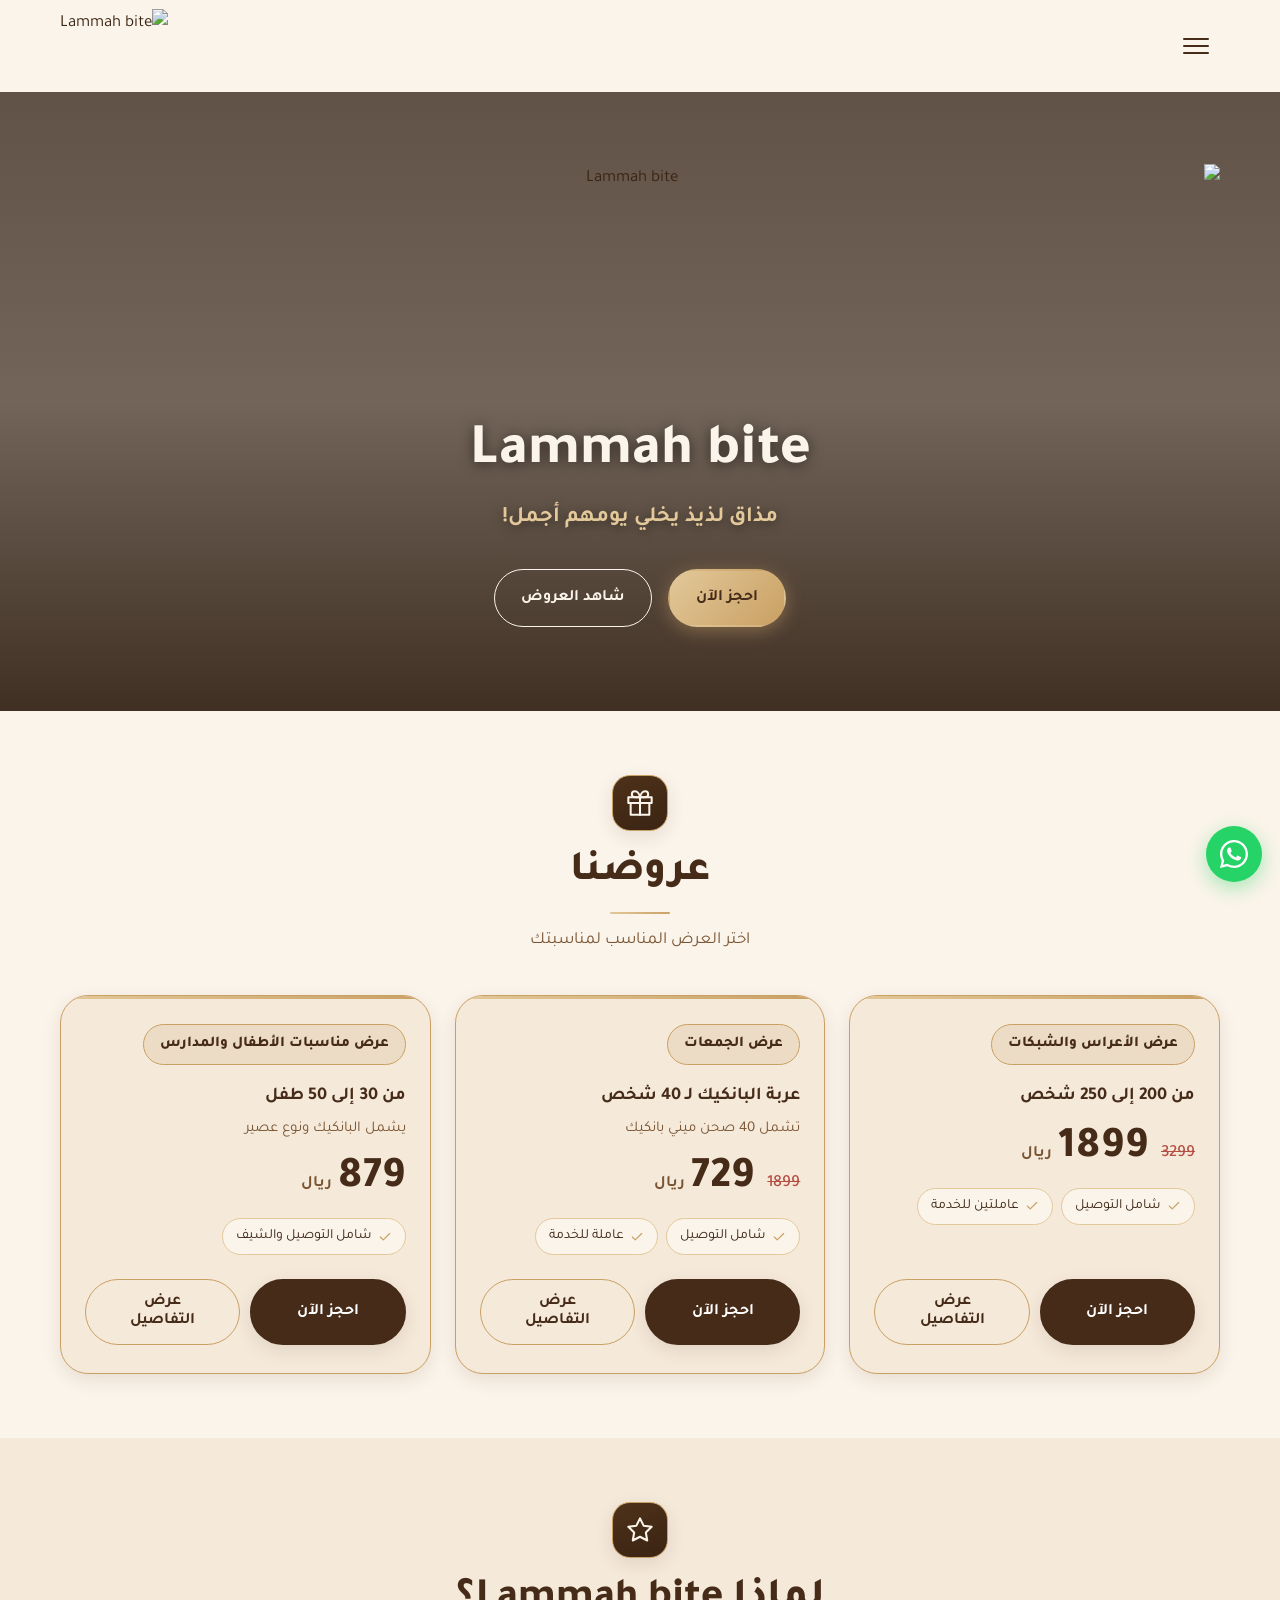
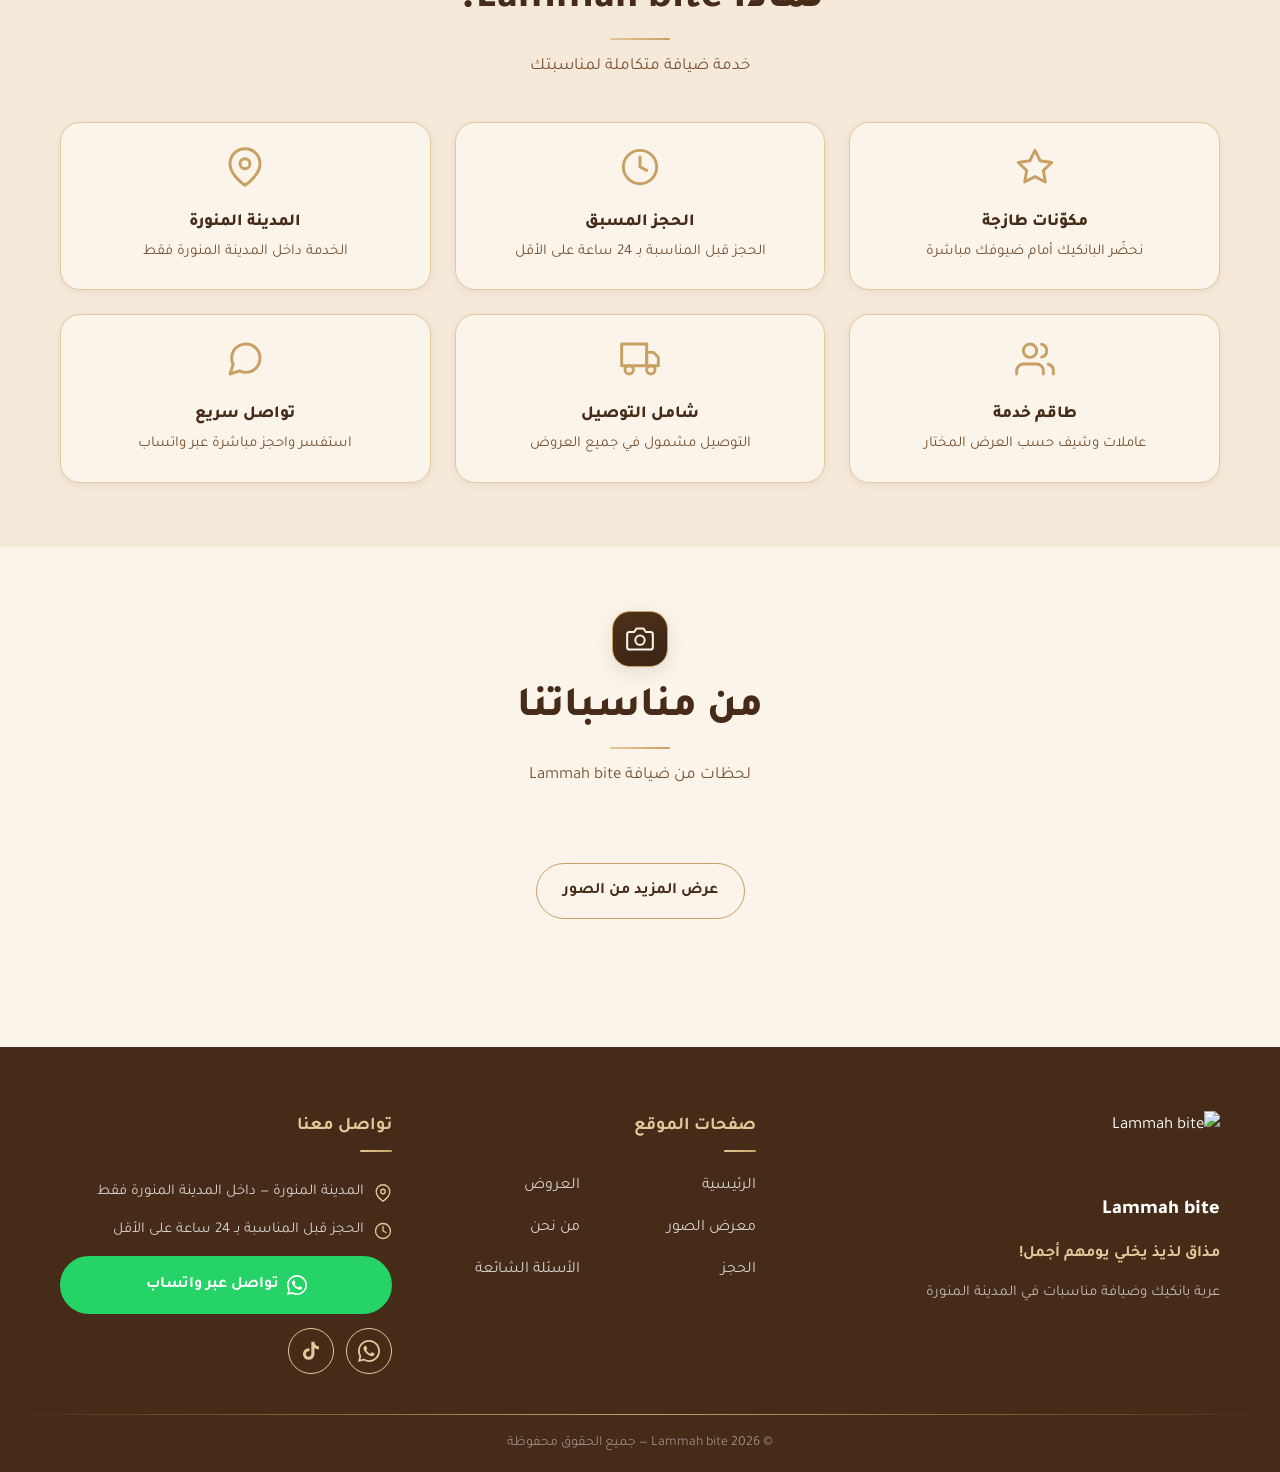
==== commit 09c6a42b: "Logos, WhatsApp number, gallery fix, ingredient thumbnails" ====
--- a/index.html
+++ b/index.html
@@ -3,9 +3,12 @@
 <head>
   <meta charset="UTF-8" />
   <meta name="viewport" content="width=device-width, initial-scale=1.0" />
-  <title>لمّة بايت — بانكيك فاخر في المدينة المنورة</title>
-  <meta name="description" content="لمّة بايت — عربة بانكيك فاخرة للأعراس والتجمعات وحفلات الأطفال في المدينة المنورة. احجز الآن!" />
-  <link rel="icon" href="https://e.top4top.io/p_388642lk91.png" type="image/png" />
+  <title>Lammah bite — عربة بانكيك وضيافة مناسبات في المدينة المنورة</title>
+  <meta name="description" content="Lammah bite — عربة بانكيك وضيافة مناسبات في المدينة المنورة. عروض الأعراس والشبكات والجمعات ومناسبات الأطفال والمدارس." />
+  <link rel="icon" href="https://up6.cc/2026/08/178751672950331.png" />
+  <meta property="og:title" content="Lammah bite" />
+  <meta property="og:description" content="عربة بانكيك وضيافة مناسبات في المدينة المنورة" />
+  <meta property="og:image" content="https://up6.cc/2026/08/178751672950331.png" />
   <link rel="preconnect" href="https://fonts.googleapis.com" />
   <link rel="preconnect" href="https://fonts.gstatic.com" crossorigin />
   <link href="https://fonts.googleapis.com/css2?family=Tajawal:wght@400;500;700;800&display=swap" rel="stylesheet" />
@@ -13,365 +16,215 @@
 </head>
 <body>
 
-<!-- Scroll progress -->
 <div id="scroll-progress" role="progressbar" aria-hidden="true"></div>
 
-<!-- ─── HEADER ─────────────────────────────────────────── -->
+<!-- ─── HEADER — hamburger FIRST (far right), logo SECOND (far left) ─── -->
 <header class="site-header">
   <div class="container header-inner">
-    <!-- Logo ONLY — no brand name text -->
-    <a href="index.html" class="brand" aria-label="لمّة بايت — الرئيسية">
-      <img src="https://e.top4top.io/p_388642lk91.png"
-           alt="شعار لمّة بايت"
-           class="brand-logo"
-           width="66" height="66" />
-    </a>
     <button class="hamburger" aria-label="فتح القائمة" aria-expanded="false" aria-controls="nav-overlay">
       <span></span><span></span><span></span>
     </button>
+    <a href="index.html" class="brand" aria-label="Lammah bite — الرئيسية">
+      <img src="https://up6.cc/2026/08/178751672950331.png" alt="Lammah bite" class="brand-logo" />
+    </a>
   </div>
 </header>
 
-<!-- ─── NAV OVERLAY ────────────────────────────────────── -->
+<!-- ─── NAV OVERLAY ─── -->
 <div class="nav-overlay" id="nav-overlay" role="dialog" aria-modal="true" aria-label="القائمة الرئيسية">
   <div class="nav-backdrop"></div>
   <nav class="nav-panel">
-    <button class="nav-close" aria-label="إغلاق">✕</button>
+    <button class="nav-close" aria-label="إغلاق القائمة">
+      <svg viewBox="0 0 24 24" aria-hidden="true"><line x1="18" y1="6" x2="6" y2="18"/><line x1="6" y1="6" x2="18" y2="18"/></svg>
+    </button>
     <ul class="nav-links">
-      <li><a href="index.html">🏠 الرئيسية</a></li>
-      <li><a href="offers.html">🎁 الباقات</a></li>
-      <li><a href="gallery.html">📸 المعرض</a></li>
-      <li><a href="about.html">✨ من نحن</a></li>
-      <li><a href="booking.html">📅 احجز الآن</a></li>
-      <li><a href="faq.html">❓ الأسئلة الشائعة</a></li>
+      <li><a href="index.html"><svg viewBox="0 0 24 24" aria-hidden="true"><path d="M3 10l9-7 9 7v10a2 2 0 01-2 2H5a2 2 0 01-2-2z"/><polyline points="9 22 9 12 15 12 15 22"/></svg>الرئيسية</a></li>
+      <li><a href="offers.html"><svg viewBox="0 0 24 24" aria-hidden="true"><polyline points="20 12 20 22 4 22 4 12"/><rect x="2" y="7" width="20" height="5"/><line x1="12" y1="22" x2="12" y2="7"/><path d="M12 7H7.5a2.5 2.5 0 010-5C11 2 12 7 12 7z"/><path d="M12 7h4.5a2.5 2.5 0 000-5C13 2 12 7 12 7z"/></svg>العروض</a></li>
+      <li><a href="gallery.html"><svg viewBox="0 0 24 24" aria-hidden="true"><path d="M23 19a2 2 0 01-2 2H3a2 2 0 01-2-2V8a2 2 0 012-2h4l2-3h6l2 3h4a2 2 0 012 2z"/><circle cx="12" cy="13" r="4"/></svg>معرض الصور</a></li>
+      <li><a href="about.html"><svg viewBox="0 0 24 24" aria-hidden="true"><circle cx="12" cy="12" r="10"/><line x1="12" y1="16" x2="12" y2="12"/><line x1="12" y1="8" x2="12.01" y2="8"/></svg>من نحن</a></li>
+      <li><a href="booking.html"><svg viewBox="0 0 24 24" aria-hidden="true"><rect x="3" y="4" width="18" height="18" rx="2"/><line x1="16" y1="2" x2="16" y2="6"/><line x1="8" y1="2" x2="8" y2="6"/><line x1="3" y1="10" x2="21" y2="10"/></svg>الحجز</a></li>
+      <li><a href="faq.html"><svg viewBox="0 0 24 24" aria-hidden="true"><circle cx="12" cy="12" r="10"/><path d="M9.09 9a3 3 0 015.83 1c0 2-3 3-3 3"/><line x1="12" y1="17" x2="12.01" y2="17"/></svg>الأسئلة الشائعة</a></li>
     </ul>
     <div class="nav-footer-cta">
-      <a href="booking.html" class="btn btn-primary btn-block">احجز الآن 🥞</a>
+      <a href="booking.html" class="btn btn-primary btn-block">احجز الآن</a>
       <div class="social-pair nav-social">
-        <!-- WhatsApp SVG -->
-        <a href="#" class="social-btn" aria-label="واتساب" data-wa-msg="مرحباً، أود الاستفسار عن لمّة بايت 🥞">
-          <svg viewBox="0 0 24 24" xmlns="http://www.w3.org/2000/svg">
-            <path d="M17.472 14.382c-.297-.149-1.758-.867-2.03-.967-.273-.099-.471-.148-.67.15-.197.297-.767.966-.94 1.164-.173.199-.347.223-.644.075-.297-.15-1.255-.463-2.39-1.475-.883-.788-1.48-1.761-1.653-2.059-.173-.297-.018-.458.13-.606.134-.133.298-.347.446-.52.149-.174.198-.298.298-.497.099-.198.05-.371-.025-.52-.075-.149-.669-1.612-.916-2.207-.242-.579-.487-.5-.669-.51-.173-.008-.371-.01-.57-.01-.198 0-.52.074-.792.372-.272.297-1.04 1.016-1.04 2.479 0 1.462 1.065 2.875 1.213 3.074.149.198 2.096 3.2 5.077 4.487.709.306 1.262.489 1.694.625.712.227 1.36.195 1.871.118.571-.085 1.758-.719 2.006-1.413.248-.694.248-1.289.173-1.413-.074-.124-.272-.198-.57-.347z"/>
-            <path d="M12 0C5.373 0 0 5.373 0 12c0 2.118.554 4.107 1.523 5.83L0 24l6.335-1.507A11.95 11.95 0 0012 24c6.627 0 12-5.373 12-12S18.627 0 12 0zm0 22c-1.898 0-3.67-.514-5.195-1.41l-.371-.221-3.762.895.952-3.654-.243-.386A9.959 9.959 0 012 12C2 6.477 6.477 2 12 2s10 4.477 10 10-4.477 10-10 10z"/>
-          </svg>
+        <a href="#" class="social-btn" aria-label="واتساب" data-wa-msg="مرحباً، أود الاستفسار عن Lammah bite">
+          <svg viewBox="0 0 24 24" xmlns="http://www.w3.org/2000/svg" aria-hidden="true"><path fill="currentColor" d="M12 0C5.373 0 0 5.373 0 12c0 2.118.554 4.107 1.523 5.83L0 24l6.335-1.507A11.95 11.95 0 0012 24c6.627 0 12-5.373 12-12S18.627 0 12 0zm0 22c-1.898 0-3.67-.514-5.195-1.41l-.371-.221-3.762.895.952-3.654-.243-.386A9.959 9.959 0 012 12C2 6.477 6.477 2 12 2s10 4.477 10 10-4.477 10-10 10zm5.472-7.618c-.297-.149-1.758-.867-2.03-.967-.273-.099-.471-.148-.67.15-.197.297-.767.966-.94 1.164-.173.199-.347.223-.644.075-.297-.15-1.255-.463-2.39-1.475-.883-.788-1.48-1.761-1.653-2.059-.173-.297-.018-.458.13-.606.134-.133.298-.347.446-.52.149-.174.198-.298.298-.497.099-.198.05-.371-.025-.52-.075-.149-.669-1.612-.916-2.207-.242-.579-.487-.5-.669-.51-.173-.008-.371-.01-.57-.01-.198 0-.52.074-.792.372-.272.297-1.04 1.016-1.04 2.479 0 1.462 1.065 2.875 1.213 3.074.149.198 2.096 3.2 5.077 4.487.709.306 1.262.489 1.694.625.712.227 1.36.195 1.871.118.571-.085 1.758-.719 2.006-1.413.248-.694.248-1.289.173-1.413-.074-.124-.272-.198-.57-.347z"/></svg>
         </a>
-        <!-- TikTok SVG -->
         <a href="https://www.tiktok.com/@lammah.bite" target="_blank" rel="noopener noreferrer" class="social-btn" aria-label="تيك توك">
-          <svg viewBox="0 0 24 24" xmlns="http://www.w3.org/2000/svg">
-            <path d="M19.59 6.69a4.83 4.83 0 01-3.77-4.25V2h-3.45v13.67a2.89 2.89 0 01-2.88 2.5 2.89 2.89 0 01-2.89-2.89 2.89 2.89 0 012.89-2.89c.28 0 .54.04.79.1V9.01a6.33 6.33 0 00-.79-.05 6.34 6.34 0 00-6.34 6.34 6.34 6.34 0 006.34 6.34 6.34 6.34 0 006.33-6.34V8.69a8.28 8.28 0 004.84 1.54V6.79a4.85 4.85 0 01-1.07-.1z"/>
-          </svg>
+          <svg viewBox="0 0 24 24" xmlns="http://www.w3.org/2000/svg" aria-hidden="true"><path fill="currentColor" d="M19.59 6.69a4.83 4.83 0 01-3.77-4.25V2h-3.45v13.67a2.89 2.89 0 01-2.88 2.5 2.89 2.89 0 01-2.89-2.89 2.89 2.89 0 012.89-2.89c.28 0 .54.04.79.1V9.01a6.33 6.33 0 00-.79-.05 6.34 6.34 0 00-6.34 6.34 6.34 6.34 0 006.34 6.34 6.34 6.34 0 006.33-6.34V8.69a8.28 8.28 0 004.84 1.54V6.79a4.85 4.85 0 01-1.07-.1z"/></svg>
         </a>
       </div>
     </div>
   </nav>
 </div>
 
-<!-- ─── HERO ────────────────────────────────────────────── -->
+<!-- ─── HERO ─── -->
 <section class="hero">
-  <div class="hero-parallax-layer"></div>
   <div class="container hero-content">
-    <img src="https://e.top4top.io/p_388642lk91.png"
-         alt="شعار لمّة بايت"
-         class="hero-logo"
-         width="220" height="220" />
-    <h1 class="hero-title">لمّة بايت</h1>
-    <p class="hero-tagline">🥞 عربة بانكيك فاخرة — المدينة المنورة</p>
+    <img src="https://up6.cc/2026/08/178751672950331.png" alt="Lammah bite" class="hero-logo" />
+    <h1 class="hero-title">Lammah bite</h1>
+    <p class="hero-tagline">مذاق لذيذ يخلي يومهم أجمل!</p>
     <div class="hero-cta">
-      <a href="booking.html" class="btn btn-primary">احجز الآن ✨</a>
-      <a href="offers.html" class="btn btn-secondary">اكتشف الباقات</a>
-    </div>
-  </div>
-</section>
-
-<!-- ─── OFFERS PREVIEW ──────────────────────────────────── -->
+      <a href="booking.html" class="btn btn-primary">احجز الآن</a>
+      <a href="offers.html" class="btn btn-secondary">شاهد العروض</a>
+    </div>
+  </div>
+</section>
+
+<!-- ─── OFFERS ─── -->
 <section id="offers">
   <div class="container">
     <div class="section-header reveal">
-      <!-- Gift / offer icon badge -->
       <div class="section-badge">
-        <svg viewBox="0 0 24 24"><polyline points="20 12 20 22 4 22 4 12"/><rect x="2" y="7" width="20" height="5"/><line x1="12" y1="22" x2="12" y2="7"/><path d="M12 7H7.5a2.5 2.5 0 010-5C11 2 12 7 12 7z"/><path d="M12 7h4.5a2.5 2.5 0 000-5C13 2 12 7 12 7z"/></svg>
-      </div>
-      <h2>باقاتنا الفاخرة</h2>
-      <p>اختر الباقة المناسبة لمناسبتك</p>
-    </div>
-    <div class="offers-wrapper">
-      <div class="offers-track reveal-group">
-
-        <!-- Weddings -->
-        <article class="offer-card reveal">
-          <div class="card-body">
-            <span class="offer-badge">الأعراس</span>
-            <h3>حفلات الزفاف</h3>
-            <p class="offer-summary">يناسب من 200 إلى 250 شخص</p>
-            <ul class="offer-detail-list">
-              <li><svg viewBox="0 0 24 24"><polyline points="20 6 9 17 4 12"/></svg>بانكيك مع تشكيلة صوصات وفواكه</li>
-              <li><svg viewBox="0 0 24 24"><polyline points="20 6 9 17 4 12"/></svg>بسكويت ومشروب لكل ضيف</li>
-              <li><svg viewBox="0 0 24 24"><polyline points="20 6 9 17 4 12"/></svg>شامل التوصيل وعاملتين</li>
-            </ul>
-            <div class="offer-price">
-              <span class="price-old">3299</span>
-              <div class="price-new-wrap">
-                <span class="price-new" data-price="1899">1899</span>
-                <span class="price-currency">ريال</span>
-              </div>
-            </div>
-          </div>
-          <div class="card-footer">
-            <a href="booking.html?offer=weddings" class="btn btn-primary btn-block" data-wa-offer="weddings">احجز الآن</a>
-          </div>
-        </article>
-
-        <!-- Gatherings -->
-        <article class="offer-card reveal">
-          <div class="card-body">
-            <span class="offer-badge">التجمعات</span>
-            <h3>التجمعات والسهرات</h3>
-            <p class="offer-summary">يناسب 40 شخص</p>
-            <ul class="offer-detail-list">
-              <li><svg viewBox="0 0 24 24"><polyline points="20 6 9 17 4 12"/></svg>40 صحن ميني بانكيك</li>
-              <li><svg viewBox="0 0 24 24"><polyline points="20 6 9 17 4 12"/></svg>تشكيلة صوصات متنوعة</li>
-              <li><svg viewBox="0 0 24 24"><polyline points="20 6 9 17 4 12"/></svg>شامل التوصيل وعاملة للخدمة</li>
-            </ul>
-            <div class="offer-price">
-              <span class="price-old">1899</span>
-              <div class="price-new-wrap">
-                <span class="price-new" data-price="729">729</span>
-                <span class="price-currency">ريال</span>
-              </div>
-            </div>
-          </div>
-          <div class="card-footer">
-            <a href="booking.html?offer=gatherings" class="btn btn-primary btn-block" data-wa-offer="gatherings">احجز الآن</a>
-          </div>
-        </article>
-
-        <!-- Kids -->
-        <article class="offer-card reveal">
-          <div class="card-body">
-            <span class="offer-badge">الأطفال</span>
-            <h3>حفلات الأطفال</h3>
-            <p class="offer-summary">من 30 إلى 50 طفل</p>
-            <ul class="offer-detail-list">
-              <li><svg viewBox="0 0 24 24"><polyline points="20 6 9 17 4 12"/></svg>بانكيك + عصير + جيلي + مارشميلو</li>
-              <li><svg viewBox="0 0 24 24"><polyline points="20 6 9 17 4 12"/></svg>أكياس حلوى غزل البنات على حسب عدد الأطفال</li>
-              <li><svg viewBox="0 0 24 24"><polyline points="20 6 9 17 4 12"/></svg>شامل التوصيل والشيف</li>
-            </ul>
-            <div class="offer-price">
-              <div class="price-new-wrap">
-                <span class="price-new" data-price="879">879</span>
-                <span class="price-currency">ريال</span>
-              </div>
-            </div>
-          </div>
-          <div class="card-footer">
-            <a href="booking.html?offer=kids" class="btn btn-primary btn-block" data-wa-offer="kids">احجز الآن</a>
-          </div>
-        </article>
-
-      </div><!-- /.offers-track -->
-      <div class="carousel-dots" aria-hidden="true">
-        <button class="carousel-dot active"></button>
-        <button class="carousel-dot"></button>
-        <button class="carousel-dot"></button>
-      </div>
-    </div>
-  </div>
-</section>
-
-<!-- ─── FEATURES ────────────────────────────────────────── -->
-<section id="features" style="background:var(--cream-card);">
+        <svg viewBox="0 0 24 24" aria-hidden="true"><polyline points="20 12 20 22 4 22 4 12"/><rect x="2" y="7" width="20" height="5"/><line x1="12" y1="22" x2="12" y2="7"/><path d="M12 7H7.5a2.5 2.5 0 010-5C11 2 12 7 12 7z"/><path d="M12 7h4.5a2.5 2.5 0 000-5C13 2 12 7 12 7z"/></svg>
+      </div>
+      <h2>عروضنا</h2>
+      <p>اختر العرض المناسب لمناسبتك</p>
+    </div>
+    <div class="offers-grid" data-offers-grid></div>
+  </div>
+</section>
+
+<!-- ─── FEATURES ─── -->
+<section class="section-alt">
   <div class="container">
     <div class="section-header reveal">
-      <!-- Star icon badge -->
       <div class="section-badge">
-        <svg viewBox="0 0 24 24"><polygon points="12 2 15.09 8.26 22 9.27 17 14.14 18.18 21.02 12 17.77 5.82 21.02 7 14.14 2 9.27 8.91 8.26 12 2"/></svg>
-      </div>
-      <h2>لماذا لمّة بايت؟</h2>
-      <p>نقدم تجربة فاخرة لا تُنسى</p>
-    </div>
-    <div class="features-grid reveal-group">
-      <div class="feature-card reveal">
-        <svg viewBox="0 0 24 24"><path d="M12 2l3.09 6.26L22 9.27l-5 4.87 1.18 6.88L12 17.77l-6.18 3.25L7 14.14 2 9.27l6.91-1.01L12 2z"/></svg>
-        <h3>جودة استثنائية</h3>
-        <p>مكوّنات طازجة يومياً بأعلى معايير الجودة</p>
-      </div>
-      <div class="feature-card reveal">
-        <svg viewBox="0 0 24 24"><circle cx="12" cy="12" r="10"/><polyline points="12 6 12 12 16 14"/></svg>
-        <h3>الحجز مسبقاً</h3>
-        <p>احجز قبل 24 ساعة وسنكون معك في الوقت المحدد</p>
-      </div>
-      <div class="feature-card reveal">
-        <svg viewBox="0 0 24 24"><path d="M21 10c0 7-9 13-9 13s-9-6-9-13a9 9 0 0118 0z"/><circle cx="12" cy="10" r="3"/></svg>
-        <h3>المدينة المنورة فقط</h3>
-        <p>نخدم جميع أحياء المدينة المنورة</p>
-      </div>
-      <div class="feature-card reveal">
-        <svg viewBox="0 0 24 24"><path d="M17 21v-2a4 4 0 00-4-4H5a4 4 0 00-4 4v2"/><circle cx="9" cy="7" r="4"/><path d="M23 21v-2a4 4 0 00-3-3.87"/><path d="M16 3.13a4 4 0 010 7.75"/></svg>
-        <h3>خدمة متكاملة</h3>
-        <p>شيف وعاملات متخصصات في كل مناسبة</p>
-      </div>
-      <div class="feature-card reveal">
-        <svg viewBox="0 0 24 24"><line x1="12" y1="1" x2="12" y2="23"/><path d="M17 5H9.5a3.5 3.5 0 000 7h5a3.5 3.5 0 010 7H6"/></svg>
-        <h3>أسعار شاملة</h3>
-        <p>السعر شامل التوصيل والخدمة بدون أي رسوم إضافية</p>
-      </div>
-      <div class="feature-card reveal">
-        <svg viewBox="0 0 24 24"><path d="M22 16.92v3a2 2 0 01-2.18 2 19.79 19.79 0 01-8.63-3.07A19.5 19.5 0 013.07 9.81a19.79 19.79 0 01-3.07-8.67A2 2 0 012 .01h3a2 2 0 012 1.72 12.84 12.84 0 00.7 2.81 2 2 0 01-.45 2.11L6.09 7.91a16 16 0 006 6l1.27-1.27a2 2 0 012.11-.45 12.84 12.84 0 002.81.7A2 2 0 0122 14.92z"/></svg>
+        <svg viewBox="0 0 24 24" aria-hidden="true"><polygon points="12 2 15.09 8.26 22 9.27 17 14.14 18.18 21.02 12 17.77 5.82 21.02 7 14.14 2 9.27 8.91 8.26 12 2"/></svg>
+      </div>
+      <h2>لماذا Lammah bite؟</h2>
+      <p>خدمة ضيافة متكاملة لمناسبتك</p>
+    </div>
+    <div class="features-grid">
+      <div class="feature-card reveal">
+        <svg viewBox="0 0 24 24" aria-hidden="true"><polygon points="12 2 15.09 8.26 22 9.27 17 14.14 18.18 21.02 12 17.77 5.82 21.02 7 14.14 2 9.27 8.91 8.26 12 2"/></svg>
+        <h3>مكوّنات طازجة</h3>
+        <p>نحضّر البانكيك أمام ضيوفك مباشرة</p>
+      </div>
+      <div class="feature-card reveal">
+        <svg viewBox="0 0 24 24" aria-hidden="true"><circle cx="12" cy="12" r="10"/><polyline points="12 6 12 12 16 14"/></svg>
+        <h3>الحجز المسبق</h3>
+        <p>الحجز قبل المناسبة بـ 24 ساعة على الأقل</p>
+      </div>
+      <div class="feature-card reveal">
+        <svg viewBox="0 0 24 24" aria-hidden="true"><path d="M21 10c0 7-9 13-9 13s-9-6-9-13a9 9 0 0118 0z"/><circle cx="12" cy="10" r="3"/></svg>
+        <h3>المدينة المنورة</h3>
+        <p>الخدمة داخل المدينة المنورة فقط</p>
+      </div>
+      <div class="feature-card reveal">
+        <svg viewBox="0 0 24 24" aria-hidden="true"><path d="M17 21v-2a4 4 0 00-4-4H5a4 4 0 00-4 4v2"/><circle cx="9" cy="7" r="4"/><path d="M23 21v-2a4 4 0 00-3-3.87"/><path d="M16 3.13a4 4 0 010 7.75"/></svg>
+        <h3>طاقم خدمة</h3>
+        <p>عاملات وشيف حسب العرض المختار</p>
+      </div>
+      <div class="feature-card reveal">
+        <svg viewBox="0 0 24 24" aria-hidden="true"><rect x="1" y="3" width="15" height="13"/><polygon points="16 8 20 8 23 11 23 16 16 16 16 8"/><circle cx="5.5" cy="18.5" r="2.5"/><circle cx="18.5" cy="18.5" r="2.5"/></svg>
+        <h3>شامل التوصيل</h3>
+        <p>التوصيل مشمول في جميع العروض</p>
+      </div>
+      <div class="feature-card reveal">
+        <svg viewBox="0 0 24 24" aria-hidden="true"><path d="M21 11.5a8.38 8.38 0 01-.9 3.8 8.5 8.5 0 01-7.6 4.7 8.38 8.38 0 01-3.8-.9L3 21l1.9-5.7a8.38 8.38 0 01-.9-3.8 8.5 8.5 0 014.7-7.6 8.38 8.38 0 013.8-.9h.5a8.48 8.48 0 018 8v.5z"/></svg>
         <h3>تواصل سريع</h3>
-        <p>نرد على واتساب فوراً لأي استفسار</p>
-      </div>
-    </div>
-  </div>
-</section>
-
-<!-- ─── GALLERY PREVIEW ─────────────────────────────────── -->
-<section id="gallery">
+        <p>استفسر واحجز مباشرة عبر واتساب</p>
+      </div>
+    </div>
+  </div>
+</section>
+
+<!-- ─── GALLERY PREVIEW ─── -->
+<section>
   <div class="container">
     <div class="section-header reveal">
-      <!-- Camera icon badge -->
       <div class="section-badge">
-        <svg viewBox="0 0 24 24"><path d="M23 19a2 2 0 01-2 2H3a2 2 0 01-2-2V8a2 2 0 012-2h4l2-3h6l2 3h4a2 2 0 012 2z"/><circle cx="12" cy="13" r="4"/></svg>
+        <svg viewBox="0 0 24 24" aria-hidden="true"><path d="M23 19a2 2 0 01-2 2H3a2 2 0 01-2-2V8a2 2 0 012-2h4l2-3h6l2 3h4a2 2 0 012 2z"/><circle cx="12" cy="13" r="4"/></svg>
       </div>
       <h2>من مناسباتنا</h2>
-      <p>لحظات لا تُنسى مع لمّة بايت</p>
-    </div>
-    <div class="gallery-grid reveal-group">
-      <div class="gallery-item reveal" data-idx="0">
-        <img src="https://b.top4top.io/p_3886dro0e1.jpeg"
-             alt="صورة من لمّة بايت 1"
-             loading="lazy"
-             referrerpolicy="no-referrer" />
-      </div>
-      <div class="gallery-item reveal" data-idx="1">
-        <img src="https://c.top4top.io/p_3886pc12x2.jpeg"
-             alt="صورة من لمّة بايت 2"
-             loading="lazy"
-             referrerpolicy="no-referrer" />
-      </div>
-      <div class="gallery-item reveal" data-idx="2">
-        <img src="https://d.top4top.io/p_3886b1lcc3.jpeg"
-             alt="صورة من لمّة بايت 3"
-             loading="lazy"
-             referrerpolicy="no-referrer" />
-      </div>
-    </div>
+      <p>لحظات من ضيافة Lammah bite</p>
+    </div>
+    <div class="gallery-grid" data-gallery-grid data-limit="3"></div>
     <div style="text-align:center; margin-top:32px;">
       <a href="gallery.html" class="btn btn-secondary">عرض المزيد من الصور</a>
     </div>
   </div>
 </section>
 
-<!-- ─── CTA BAND ────────────────────────────────────────── -->
-<section style="background:var(--brown-dark); padding:56px 0; text-align:center;">
-  <div class="container">
-    <h2 style="color:var(--gold-light); margin-bottom:12px;">جاهزون لمناسبتك! 🥞</h2>
-    <p style="color:rgba(255,255,255,0.7); max-width:520px; margin:0 auto 28px; font-size:18px;">احجز الآن وتمتع بتجربة بانكيك لا تُنسى في المدينة المنورة</p>
-    <a href="booking.html" class="btn btn-primary" style="background:var(--gold-gradient);color:var(--brown-dark);border-color:transparent;">احجز مناسبتك الآن ✨</a>
-  </div>
-</section>
-
-<!-- ─── FOOTER ──────────────────────────────────────────── -->
+<!-- ─── FOOTER ─── -->
 <footer class="site-footer">
   <div class="container">
     <div class="footer-grid">
-
-      <!-- Brand column -->
       <div class="footer-col-brand">
-        <img src="https://e.top4top.io/p_388642lk91.png"
-             alt="شعار لمّة بايت"
-             class="footer-logo-img"
-             width="64" height="64" />
-        <div class="footer-brand-name">لمّة بايت</div>
-        <div class="footer-tagline-text">🥞 بانكيك فاخر لكل مناسبة</div>
-        <p class="footer-brand-desc">عربة بانكيك متنقلة تخدم المدينة المنورة بأعلى معايير الجودة والفخامة.</p>
-        <div class="footer-social-pair">
-          <!-- WhatsApp -->
-          <a href="#" class="social-btn" aria-label="واتساب" data-wa-msg="مرحباً، أود الاستفسار عن لمّة بايت 🥞">
-            <svg viewBox="0 0 24 24" xmlns="http://www.w3.org/2000/svg">
-              <path d="M17.472 14.382c-.297-.149-1.758-.867-2.03-.967-.273-.099-.471-.148-.67.15-.197.297-.767.966-.94 1.164-.173.199-.347.223-.644.075-.297-.15-1.255-.463-2.39-1.475-.883-.788-1.48-1.761-1.653-2.059-.173-.297-.018-.458.13-.606.134-.133.298-.347.446-.52.149-.174.198-.298.298-.497.099-.198.05-.371-.025-.52-.075-.149-.669-1.612-.916-2.207-.242-.579-.487-.5-.669-.51-.173-.008-.371-.01-.57-.01-.198 0-.52.074-.792.372-.272.297-1.04 1.016-1.04 2.479 0 1.462 1.065 2.875 1.213 3.074.149.198 2.096 3.2 5.077 4.487.709.306 1.262.489 1.694.625.712.227 1.36.195 1.871.118.571-.085 1.758-.719 2.006-1.413.248-.694.248-1.289.173-1.413-.074-.124-.272-.198-.57-.347z"/><path d="M12 0C5.373 0 0 5.373 0 12c0 2.118.554 4.107 1.523 5.83L0 24l6.335-1.507A11.95 11.95 0 0012 24c6.627 0 12-5.373 12-12S18.627 0 12 0zm0 22c-1.898 0-3.67-.514-5.195-1.41l-.371-.221-3.762.895.952-3.654-.243-.386A9.959 9.959 0 012 12C2 6.477 6.477 2 12 2s10 4.477 10 10-4.477 10-10 10z"/>
-            </svg>
-          </a>
-          <!-- TikTok -->
-          <a href="https://www.tiktok.com/@lammah.bite" target="_blank" rel="noopener noreferrer" class="social-btn" aria-label="تيك توك">
-            <svg viewBox="0 0 24 24" xmlns="http://www.w3.org/2000/svg">
-              <path d="M19.59 6.69a4.83 4.83 0 01-3.77-4.25V2h-3.45v13.67a2.89 2.89 0 01-2.88 2.5 2.89 2.89 0 01-2.89-2.89 2.89 2.89 0 012.89-2.89c.28 0 .54.04.79.1V9.01a6.33 6.33 0 00-.79-.05 6.34 6.34 0 00-6.34 6.34 6.34 6.34 0 006.34 6.34 6.34 6.34 0 006.33-6.34V8.69a8.28 8.28 0 004.84 1.54V6.79a4.85 4.85 0 01-1.07-.1z"/>
-            </svg>
-          </a>
-        </div>
-      </div>
-
-      <!-- Nav column -->
+        <img src="https://up6.cc/2026/08/17875165862351.png" alt="Lammah bite" class="footer-logo-img" />
+        <div class="footer-brand-name">Lammah bite</div>
+        <div class="footer-tagline-text">مذاق لذيذ يخلي يومهم أجمل!</div>
+        <p class="footer-brand-desc">عربة بانكيك وضيافة مناسبات في المدينة المنورة</p>
+      </div>
+
       <div>
         <span class="footer-col-heading">صفحات الموقع</span>
         <nav class="footer-nav-grid" aria-label="روابط التذييل">
           <a href="index.html">الرئيسية</a>
-          <a href="offers.html">الباقات</a>
-          <a href="gallery.html">المعرض</a>
+          <a href="offers.html">العروض</a>
+          <a href="gallery.html">معرض الصور</a>
           <a href="about.html">من نحن</a>
-          <a href="booking.html">احجز الآن</a>
+          <a href="booking.html">الحجز</a>
           <a href="faq.html">الأسئلة الشائعة</a>
         </nav>
       </div>
 
-      <!-- Contact column -->
       <div class="footer-col-contact">
         <span class="footer-col-heading">تواصل معنا</span>
-        <div class="footer-loc">
-          <svg viewBox="0 0 24 24"><path d="M21 10c0 7-9 13-9 13s-9-6-9-13a9 9 0 0118 0z"/><circle cx="12" cy="10" r="3"/></svg>
-          المدينة المنورة، المملكة العربية السعودية
+        <div class="footer-contact-line">
+          <svg viewBox="0 0 24 24" aria-hidden="true"><path d="M21 10c0 7-9 13-9 13s-9-6-9-13a9 9 0 0118 0z"/><circle cx="12" cy="10" r="3"/></svg>
+          المدينة المنورة — داخل المدينة المنورة فقط
         </div>
-        <p class="footer-policy-line">الحجز مسبقاً قبل 24 ساعة<br/>عربون 50% من المبلغ<br/>الإلغاء قبل 48 ساعة</p>
-        <a href="booking.html" class="btn btn-primary" style="width:fit-content;">احجز الآن 🥞</a>
-      </div>
-
+        <div class="footer-contact-line">
+          <svg viewBox="0 0 24 24" aria-hidden="true"><circle cx="12" cy="12" r="10"/><polyline points="12 6 12 12 16 14"/></svg>
+          الحجز قبل المناسبة بـ 24 ساعة على الأقل
+        </div>
+        <a href="#" class="btn btn-wa btn-block" data-wa-msg="مرحباً، أود الاستفسار عن Lammah bite">
+          <svg viewBox="0 0 24 24" xmlns="http://www.w3.org/2000/svg" aria-hidden="true"><path fill="currentColor" d="M12 0C5.373 0 0 5.373 0 12c0 2.118.554 4.107 1.523 5.83L0 24l6.335-1.507A11.95 11.95 0 0012 24c6.627 0 12-5.373 12-12S18.627 0 12 0zm0 22c-1.898 0-3.67-.514-5.195-1.41l-.371-.221-3.762.895.952-3.654-.243-.386A9.959 9.959 0 012 12C2 6.477 6.477 2 12 2s10 4.477 10 10-4.477 10-10 10zm5.472-7.618c-.297-.149-1.758-.867-2.03-.967-.273-.099-.471-.148-.67.15-.197.297-.767.966-.94 1.164-.173.199-.347.223-.644.075-.297-.15-1.255-.463-2.39-1.475-.883-.788-1.48-1.761-1.653-2.059-.173-.297-.018-.458.13-.606.134-.133.298-.347.446-.52.149-.174.198-.298.298-.497.099-.198.05-.371-.025-.52-.075-.149-.669-1.612-.916-2.207-.242-.579-.487-.5-.669-.51-.173-.008-.371-.01-.57-.01-.198 0-.52.074-.792.372-.272.297-1.04 1.016-1.04 2.479 0 1.462 1.065 2.875 1.213 3.074.149.198 2.096 3.2 5.077 4.487.709.306 1.262.489 1.694.625.712.227 1.36.195 1.871.118.571-.085 1.758-.719 2.006-1.413.248-.694.248-1.289.173-1.413-.074-.124-.272-.198-.57-.347z"/></svg>
+          تواصل عبر واتساب
+        </a>
+        <div class="footer-social-pair">
+          <a href="#" class="social-btn" aria-label="واتساب" data-wa-msg="مرحباً، أود الاستفسار عن Lammah bite">
+            <svg viewBox="0 0 24 24" xmlns="http://www.w3.org/2000/svg" aria-hidden="true"><path fill="currentColor" d="M12 0C5.373 0 0 5.373 0 12c0 2.118.554 4.107 1.523 5.83L0 24l6.335-1.507A11.95 11.95 0 0012 24c6.627 0 12-5.373 12-12S18.627 0 12 0zm0 22c-1.898 0-3.67-.514-5.195-1.41l-.371-.221-3.762.895.952-3.654-.243-.386A9.959 9.959 0 012 12C2 6.477 6.477 2 12 2s10 4.477 10 10-4.477 10-10 10zm5.472-7.618c-.297-.149-1.758-.867-2.03-.967-.273-.099-.471-.148-.67.15-.197.297-.767.966-.94 1.164-.173.199-.347.223-.644.075-.297-.15-1.255-.463-2.39-1.475-.883-.788-1.48-1.761-1.653-2.059-.173-.297-.018-.458.13-.606.134-.133.298-.347.446-.52.149-.174.198-.298.298-.497.099-.198.05-.371-.025-.52-.075-.149-.669-1.612-.916-2.207-.242-.579-.487-.5-.669-.51-.173-.008-.371-.01-.57-.01-.198 0-.52.074-.792.372-.272.297-1.04 1.016-1.04 2.479 0 1.462 1.065 2.875 1.213 3.074.149.198 2.096 3.2 5.077 4.487.709.306 1.262.489 1.694.625.712.227 1.36.195 1.871.118.571-.085 1.758-.719 2.006-1.413.248-.694.248-1.289.173-1.413-.074-.124-.272-.198-.57-.347z"/></svg>
+          </a>
+          <a href="https://www.tiktok.com/@lammah.bite" target="_blank" rel="noopener noreferrer" class="social-btn" aria-label="تيك توك">
+            <svg viewBox="0 0 24 24" xmlns="http://www.w3.org/2000/svg" aria-hidden="true"><path fill="currentColor" d="M19.59 6.69a4.83 4.83 0 01-3.77-4.25V2h-3.45v13.67a2.89 2.89 0 01-2.88 2.5 2.89 2.89 0 01-2.89-2.89 2.89 2.89 0 012.89-2.89c.28 0 .54.04.79.1V9.01a6.33 6.33 0 00-.79-.05 6.34 6.34 0 00-6.34 6.34 6.34 6.34 0 006.34 6.34 6.34 6.34 0 006.33-6.34V8.69a8.28 8.28 0 004.84 1.54V6.79a4.85 4.85 0 01-1.07-.1z"/></svg>
+          </a>
+        </div>
+      </div>
     </div>
   </div>
   <div class="footer-divider"></div>
   <div class="footer-bottom container">
-    <p>© 2024 لمّة بايت — جميع الحقوق محفوظة | المدينة المنورة</p>
+    <p>© <span data-year>2026</span> Lammah bite — جميع الحقوق محفوظة</p>
   </div>
 </footer>
 
-<!-- ─── FLOATING WHATSAPP ────────────────────────────────── -->
-<a href="#" class="floating-whatsapp" aria-label="تواصل معنا عبر واتساب" data-wa-msg="مرحباً، أود الاستفسار عن لمّة بايت 🥞">
-  <svg viewBox="0 0 24 24" fill="white" xmlns="http://www.w3.org/2000/svg">
-    <path d="M17.472 14.382c-.297-.149-1.758-.867-2.03-.967-.273-.099-.471-.148-.67.15-.197.297-.767.966-.94 1.164-.173.199-.347.223-.644.075-.297-.15-1.255-.463-2.39-1.475-.883-.788-1.48-1.761-1.653-2.059-.173-.297-.018-.458.13-.606.134-.133.298-.347.446-.52.149-.174.198-.298.298-.497.099-.198.05-.371-.025-.52-.075-.149-.669-1.612-.916-2.207-.242-.579-.487-.5-.669-.51-.173-.008-.371-.01-.57-.01-.198 0-.52.074-.792.372-.272.297-1.04 1.016-1.04 2.479 0 1.462 1.065 2.875 1.213 3.074.149.198 2.096 3.2 5.077 4.487.709.306 1.262.489 1.694.625.712.227 1.36.195 1.871.118.571-.085 1.758-.719 2.006-1.413.248-.694.248-1.289.173-1.413-.074-.124-.272-.198-.57-.347z"/>
-    <path d="M12 0C5.373 0 0 5.373 0 12c0 2.118.554 4.107 1.523 5.83L0 24l6.335-1.507A11.95 11.95 0 0012 24c6.627 0 12-5.373 12-12S18.627 0 12 0zm0 22c-1.898 0-3.67-.514-5.195-1.41l-.371-.221-3.762.895.952-3.654-.243-.386A9.959 9.959 0 012 12C2 6.477 6.477 2 12 2s10 4.477 10 10-4.477 10-10 10z"/>
-  </svg>
+<!-- ─── FLOATING WHATSAPP ─── -->
+<a href="#" class="floating-whatsapp" aria-label="تواصل عبر واتساب" data-wa-msg="مرحباً، أود الاستفسار عن Lammah bite">
+  <svg viewBox="0 0 24 24" xmlns="http://www.w3.org/2000/svg" aria-hidden="true"><path fill="currentColor" d="M12 0C5.373 0 0 5.373 0 12c0 2.118.554 4.107 1.523 5.83L0 24l6.335-1.507A11.95 11.95 0 0012 24c6.627 0 12-5.373 12-12S18.627 0 12 0zm0 22c-1.898 0-3.67-.514-5.195-1.41l-.371-.221-3.762.895.952-3.654-.243-.386A9.959 9.959 0 012 12C2 6.477 6.477 2 12 2s10 4.477 10 10-4.477 10-10 10zm5.472-7.618c-.297-.149-1.758-.867-2.03-.967-.273-.099-.471-.148-.67.15-.197.297-.767.966-.94 1.164-.173.199-.347.223-.644.075-.297-.15-1.255-.463-2.39-1.475-.883-.788-1.48-1.761-1.653-2.059-.173-.297-.018-.458.13-.606.134-.133.298-.347.446-.52.149-.174.198-.298.298-.497.099-.198.05-.371-.025-.52-.075-.149-.669-1.612-.916-2.207-.242-.579-.487-.5-.669-.51-.173-.008-.371-.01-.57-.01-.198 0-.52.074-.792.372-.272.297-1.04 1.016-1.04 2.479 0 1.462 1.065 2.875 1.213 3.074.149.198 2.096 3.2 5.077 4.487.709.306 1.262.489 1.694.625.712.227 1.36.195 1.871.118.571-.085 1.758-.719 2.006-1.413.248-.694.248-1.289.173-1.413-.074-.124-.272-.198-.57-.347z"/></svg>
 </a>
 
-<!-- Offer modal (shared) -->
-<div class="offer-modal" role="dialog" aria-modal="true" aria-hidden="true" aria-labelledby="modal-title">
+<!-- ─── OFFER MODAL ─── -->
+<div class="offer-modal" id="offer-modal" role="dialog" aria-modal="true" aria-hidden="true" aria-labelledby="offer-modal-title">
   <div class="modal-backdrop"></div>
   <div class="modal-panel">
     <div class="modal-drag-handle"></div>
-    <button class="modal-close-btn" aria-label="إغلاق">✕</button>
-    <span class="modal-offer-badge"></span>
-    <h2 id="modal-title"></h2>
-    <p class="modal-capacity"></p>
-    <ul class="modal-list"></ul>
-    <div class="modal-price-row">
-      <span class="price-old modal-price-old" data-old-price=""></span>
-      <div class="price-new-wrap">
-        <span class="price-new modal-price-new"></span>
-        <span class="price-currency">ريال</span>
-      </div>
-    </div>
-    <div class="modal-incl-row"></div>
-    <p class="modal-policy-note">📋 الحجز قبل 24 ساعة · عربون 50% · الإلغاء قبل 48 ساعة</p>
-    <div style="display:flex;gap:12px;flex-wrap:wrap;">
-      <a href="#" class="btn btn-primary" data-modal-wa style="flex:1;">احجز عبر واتساب 💬</a>
-      <a href="booking.html" class="btn btn-secondary" data-modal-booking-page style="flex:1;">نموذج الحجز</a>
-    </div>
+    <button class="modal-close-btn" aria-label="إغلاق">
+      <svg viewBox="0 0 24 24" aria-hidden="true"><line x1="18" y1="6" x2="6" y2="18"/><line x1="6" y1="6" x2="18" y2="18"/></svg>
+    </button>
+    <div class="modal-body"></div>
   </div>
 </div>
 
-<!-- Lightbox -->
+<!-- ─── LIGHTBOX ─── -->
 <div class="lightbox" role="dialog" aria-label="عرض الصورة">
-  <img src="" alt="صورة مكبّرة" />
-  <button class="lightbox-close" aria-label="إغلاق">✕</button>
-  <button class="lightbox-prev" aria-label="السابق">&#8250;</button>
-  <button class="lightbox-next" aria-label="التالي">&#8249;</button>
+  <img src="" alt="" />
+  <button class="lightbox-close" aria-label="إغلاق"><svg viewBox="0 0 24 24" aria-hidden="true"><line x1="18" y1="6" x2="6" y2="18"/><line x1="6" y1="6" x2="18" y2="18"/></svg></button>
+  <button class="lightbox-prev" aria-label="السابق"><svg viewBox="0 0 24 24" aria-hidden="true"><polyline points="9 18 15 12 9 6"/></svg></button>
+  <button class="lightbox-next" aria-label="التالي"><svg viewBox="0 0 24 24" aria-hidden="true"><polyline points="15 18 9 12 15 6"/></svg></button>
 </div>
 
 <script src="js/main.js"></script>
--- a/css/style.css
+++ b/css/style.css
@@ -1,5 +1,5 @@
 /* ===========================================================
-   Lammah bite — Luxury CSS (v2 fixes applied)
+   Lammah bite — Site CSS
    =========================================================== */
 
 /* ─── 1. TOKENS ─────────────────────────────────────────── */
@@ -13,20 +13,21 @@
   --text:        #3A2413;
   --white:       #FFFFFF;
   --green-wa:    #25D366;
-  --overlay-bg:  rgba(58,36,19,0.72);
+  --red-old:     #A6291F;
+  --overlay-bg:  rgba(43,26,14,0.74);
   --muted:       #7A5534;
 
   --gold-gradient: linear-gradient(135deg, var(--gold-light) 0%, var(--gold) 100%);
   --card-edge:     linear-gradient(90deg, transparent, var(--gold), transparent);
   --badge-bg:      linear-gradient(160deg, #4E3119 0%, #3A2413 100%);
 
-  --fs-display: clamp(32px, 6vw, 60px);
+  --fs-display: clamp(32px, 6vw, 58px);
   --fs-h1:      clamp(26px, 4.5vw, 44px);
-  --fs-h2:      clamp(28px, 6vw, 46px);
+  --fs-h2:      clamp(26px, 5vw, 42px);
   --fs-h3:      clamp(18px, 2.5vw, 22px);
   --fs-body:    17px;
   --fs-small:   14px;
-  --lh-tight:   1.2;
+  --lh-tight:   1.25;
   --lh-normal:  1.75;
 
   --sp-2:   8px;
@@ -42,16 +43,15 @@
   --r-lg:   28px;
   --r-full: 999px;
 
-  --sh-xs: 0 2px 8px  rgba(69,43,24,0.07);
-  --sh-sm: 0 6px 18px rgba(69,43,24,0.11);
+  --sh-xs: 0 2px 8px   rgba(69,43,24,0.07);
+  --sh-sm: 0 6px 18px  rgba(69,43,24,0.11);
   --sh-md: 0 12px 32px rgba(69,43,24,0.15);
-  --sh-lg: 0 24px 56px rgba(69,43,24,0.20);
-
-  /* FIXED header height — never changes */
-  --hdr-h: 76px;
-
+  --sh-lg: 0 24px 56px rgba(69,43,24,0.22);
+
+  --hdr-h: 78px;
   --ease: cubic-bezier(0.4, 0, 0.2, 1);
 }
+@media (min-width: 769px) { :root { --hdr-h: 92px; } }
 
 /* ─── 2. RESET / BASE ────────────────────────────────────── */
 *, *::before, *::after { box-sizing: border-box; margin: 0; padding: 0; }
@@ -63,24 +63,22 @@
   color: var(--text);
   background: var(--cream-bg);
   overflow-x: hidden;
-  /* offset for fixed header */
   padding-top: var(--hdr-h);
 }
 img { display: block; max-width: 100%; }
 a   { color: inherit; text-decoration: none; }
 ul  { list-style: none; }
-button { cursor: pointer; font-family: inherit; }
-body.nav-open   { overflow: hidden; }
-body.modal-open { overflow: hidden; }
+button { cursor: pointer; font-family: inherit; color: inherit; }
+body.nav-open { overflow: hidden; }
+body.modal-open { position: fixed; width: 100%; overflow: hidden; }
+
+:focus-visible { outline: 3px solid var(--gold); outline-offset: 3px; }
 
 /* ─── 3. LAYOUT ──────────────────────────────────────────── */
-.container {
-  max-width: 1200px;
-  margin: 0 auto;
-  padding-inline: 20px;
-}
+.container { max-width: 1200px; margin: 0 auto; padding-inline: 20px; }
 section { padding: var(--sp-16) 0; }
 @media (max-width: 767px) { section { padding: var(--sp-10) 0; } }
+.section-alt { background: var(--cream-card); }
 
 /* ─── 4. TYPOGRAPHY ──────────────────────────────────────── */
 h1,h2,h3,h4 { color: var(--brown-dark); font-weight: 800; line-height: var(--lh-tight); }
@@ -90,54 +88,43 @@
 p  { margin: 0 0 14px; }
 p:last-child { margin-bottom: 0; }
 
+.gold-divider {
+  height: 2px; border-radius: 2px;
+  background: var(--gold-gradient);
+  margin: var(--sp-6) 0;
+}
+
 /* ─── 5. SCROLL PROGRESS ─────────────────────────────────── */
 #scroll-progress {
-  position: fixed;
-  top: 0; left: 0;
-  height: 3px;
-  width: 0%;
+  position: fixed; top: 0; left: 0;
+  height: 3px; width: 0%;
   background: var(--gold-gradient);
-  z-index: 9999;
-  pointer-events: none;
-}
-
-/* ─── 6. HEADER — FIXED HEIGHT, NEVER SHRINKS ────────────── */
+  z-index: 9999; pointer-events: none;
+}
+
+/* ─── 6. HEADER — hamburger FAR RIGHT, logo FAR LEFT ─────── */
 .site-header {
-  position: fixed;
-  top: 0; left: 0; right: 0;
+  position: fixed; top: 0; left: 0; right: 0;
   z-index: 800;
-  /* FIXED height — scroll handler NEVER changes this */
   height: var(--hdr-h);
-  /* only these change on scroll */
-  background: transparent;
+  background: rgba(251,244,234,0.55);
   border-bottom: 1px solid transparent;
   transition: background .3s var(--ease), border-color .3s var(--ease), box-shadow .3s var(--ease);
 }
 .site-header.scrolled {
-  background: rgba(251,244,234,0.92);
+  background: rgba(251,244,234,0.94);
   backdrop-filter: blur(16px);
   -webkit-backdrop-filter: blur(16px);
   border-bottom-color: var(--gold-light);
   box-shadow: var(--sh-sm);
 }
+/* In dir="rtl" the FIRST flex child sits on the RIGHT: hamburger is first in the DOM. */
 .header-inner {
-  height: 100%; /* fills the fixed --hdr-h */
+  height: 100%;
   display: flex;
   align-items: center;
   justify-content: space-between;
 }
-
-/* Logo — far LEFT, logo ONLY, no text */
-.brand { display: flex; align-items: center; text-decoration: none; }
-.brand-logo {
-  height: 56px;
-  width: auto;
-  object-fit: contain;
-  object-position: center;
-  display: block;
-  flex-shrink: 0;
-}
-@media (min-width: 769px) { .brand-logo { height: 66px; } }
 
 /* Hamburger — far RIGHT */
 .hamburger {
@@ -145,19 +132,25 @@
   border: none; background: transparent;
   display: flex; flex-direction: column;
   justify-content: center; align-items: center; gap: 5px;
+  flex-shrink: 0; order: 0;
 }
 .hamburger span {
-  display: block; width: 24px; height: 2px;
+  display: block; width: 26px; height: 2px;
   background: var(--brown-dark); border-radius: 2px;
-  transition: transform .3s var(--ease), opacity .3s var(--ease);
-}
-
-/* ─── 7. NAV OVERLAY (slides from RIGHT) ────────────────── */
-.nav-overlay {
-  position: fixed; inset: 0; z-index: 900;
-  visibility: hidden; pointer-events: none;
-}
-.nav-overlay.open { visibility: visible; pointer-events: all; }
+}
+
+/* Logo — far LEFT, raw image, no filters/panels */
+.brand { display: flex; align-items: center; flex-shrink: 0; order: 1; }
+.brand-logo {
+  height: 62px; width: auto;
+  object-fit: contain; display: block;
+  background: transparent; mix-blend-mode: multiply;
+}
+@media (min-width: 769px) { .brand-logo { height: 74px; } }
+
+/* ─── 7. NAV OVERLAY ─────────────────────────────────────── */
+.nav-overlay { position: fixed; inset: 0; z-index: 900; visibility: hidden; pointer-events: none; }
+.nav-overlay.open { visibility: visible; pointer-events: auto; }
 .nav-backdrop {
   position: absolute; inset: 0;
   background: var(--overlay-bg); opacity: 0;
@@ -170,7 +163,7 @@
   position: absolute; top: 0; right: 0;
   width: min(380px, 88vw); height: 100%;
   background: var(--cream-bg);
-  padding: 24px 28px 32px;
+  padding: 20px 24px 32px;
   display: flex; flex-direction: column;
   transform: translateX(100%);
   transition: transform .38s var(--ease);
@@ -179,44 +172,35 @@
 .nav-overlay.open .nav-panel { transform: translateX(0); }
 
 .nav-close {
-  align-self: flex-end; width: 48px; height: 48px;
+  align-self: flex-end;
+  width: 48px; height: 48px;
   border: 1px solid var(--gold-light); border-radius: 50%;
-  background: var(--cream-card); font-size: 22px; color: var(--brown-dark);
+  background: var(--cream-card); color: var(--brown-dark);
   display: flex; align-items: center; justify-content: center;
-  margin-bottom: var(--sp-8); flex-shrink: 0;
+  margin-bottom: var(--sp-6); flex-shrink: 0;
   transition: background .2s;
 }
+.nav-close svg { width: 20px; height: 20px; stroke: currentColor; fill: none; stroke-width: 2; stroke-linecap: round; }
 .nav-close:hover { background: var(--gold-light); }
 
-.nav-links { flex: 1; display: flex; flex-direction: column; gap: 4px; }
-.nav-links li { opacity: 0; transform: translateX(18px); transition: opacity .32s var(--ease), transform .32s var(--ease); }
-.nav-overlay.open .nav-links li:nth-child(1) { opacity:1; transform:translateX(0); transition-delay:.05s; }
-.nav-overlay.open .nav-links li:nth-child(2) { opacity:1; transform:translateX(0); transition-delay:.10s; }
-.nav-overlay.open .nav-links li:nth-child(3) { opacity:1; transform:translateX(0); transition-delay:.15s; }
-.nav-overlay.open .nav-links li:nth-child(4) { opacity:1; transform:translateX(0); transition-delay:.20s; }
-.nav-overlay.open .nav-links li:nth-child(5) { opacity:1; transform:translateX(0); transition-delay:.25s; }
-.nav-overlay.open .nav-links li:nth-child(6) { opacity:1; transform:translateX(0); transition-delay:.30s; }
-
+.nav-links { flex: 1; display: flex; flex-direction: column; gap: 2px; }
 .nav-links a {
-  display: flex; align-items: center; gap: 10px;
-  padding: 14px 16px; font-size: 20px; font-weight: 700;
+  display: flex; align-items: center; gap: 12px;
+  min-height: 52px; padding: 12px 14px;
+  font-size: 19px; font-weight: 700;
   color: var(--brown-dark); border-radius: var(--r-sm);
-  position: relative; transition: background .2s;
-}
-.nav-links a::after {
-  content: ''; position: absolute; bottom: 10px; right: 16px;
-  height: 2px; width: 0; background: var(--gold); border-radius: 2px;
-  transition: width .25s var(--ease);
-}
-.nav-links a:hover::after, .nav-links a.active::after { width: 28px; }
-.nav-links a.active { background: rgba(201,160,99,0.12); }
-.nav-links a.active::before {
-  content: ''; display: inline-block; width: 7px; height: 7px;
-  border-radius: 50%; background: var(--gold); flex-shrink: 0;
-}
+  transition: background .2s;
+}
+.nav-links a svg {
+  width: 22px; height: 22px; flex-shrink: 0;
+  stroke: var(--gold); fill: none; stroke-width: 1.75;
+  stroke-linecap: round; stroke-linejoin: round;
+}
+.nav-links a:hover  { background: rgba(201,160,99,0.10); }
+.nav-links a.active { background: rgba(201,160,99,0.16); }
 
 .nav-footer-cta {
-  margin-top: var(--sp-8); padding-top: var(--sp-6);
+  margin-top: var(--sp-6); padding-top: var(--sp-6);
   border-top: 1px solid var(--gold-light);
   display: flex; flex-direction: column; align-items: center; gap: var(--sp-4);
 }
@@ -228,27 +212,24 @@
   width: 46px; height: 46px; border-radius: 50%;
   border: 1px solid var(--gold-light); background: transparent;
   display: flex; align-items: center; justify-content: center;
-  color: var(--gold-light);
+  color: var(--gold-light); flex-shrink: 0;
   transition: background .22s var(--ease), transform .22s var(--ease), color .22s var(--ease);
-  flex-shrink: 0;
-}
-.social-btn svg { width: 22px; height: 22px; fill: currentColor; pointer-events: none; }
+}
+.social-btn svg { width: 22px; height: 22px; fill: currentColor; pointer-events: none; display: block; }
 .social-btn:hover { background: var(--gold-light); color: var(--brown-dark); transform: translateY(-3px); }
-
-/* Nav social buttons — on cream bg */
 .nav-social .social-btn { border-color: var(--gold); color: var(--brown-mid); }
 
 /* ─── 9. BUTTONS ─────────────────────────────────────────── */
 .btn {
   display: inline-flex; align-items: center; justify-content: center; gap: 8px;
-  min-height: 48px; padding: 13px 28px; border-radius: var(--r-full);
-  font-family: inherit; font-size: 16px; font-weight: 700; border: 2px solid transparent;
-  transition: transform .22s var(--ease), box-shadow .22s var(--ease), background .22s var(--ease), border-color .22s var(--ease), color .22s var(--ease);
-  white-space: nowrap;
-}
-.btn:active  { transform: scale(.97) !important; }
-.btn:focus-visible { outline: 3px solid var(--gold); outline-offset: 3px; }
-.btn-block   { width: 100%; }
+  min-height: 48px; padding: 13px 26px; border-radius: var(--r-full);
+  font-family: inherit; font-size: 16px; font-weight: 700;
+  border: 2px solid transparent; text-align: center;
+  transition: transform .22s var(--ease), box-shadow .22s var(--ease),
+              background .22s var(--ease), border-color .22s var(--ease), color .22s var(--ease);
+}
+.btn:active { transform: scale(.97); }
+.btn-block  { width: 100%; }
 
 .btn-primary {
   background: var(--brown-dark); color: var(--white);
@@ -257,360 +238,289 @@
 .btn-primary:hover { background: var(--brown-mid); border-color: var(--brown-mid); box-shadow: var(--sh-md); transform: translateY(-3px); }
 
 .btn-secondary {
-  background: transparent; color: var(--brown-dark); border-color: var(--gold);
+  background: transparent; color: var(--brown-dark);
+  border-width: 1px; border-color: var(--gold);
 }
 .btn-secondary:hover { background: var(--gold-light); transform: translateY(-3px); box-shadow: var(--sh-sm); }
 
-/* Hero-specific button overrides (on dark photo) */
+.btn-wa { background: var(--green-wa); color: var(--white); border-color: var(--green-wa); }
+.btn-wa svg { width: 20px; height: 20px; fill: currentColor; }
+.btn-wa:hover { background: #1EBE5A; border-color: #1EBE5A; transform: translateY(-3px); }
+
+/* ─── 10. HERO ───────────────────────────────────────────── */
+.hero {
+  position: relative; overflow: hidden;
+  padding: 72px 0 84px; text-align: center;
+  background-image:
+    linear-gradient(180deg, rgba(43,26,14,.74) 0%, rgba(43,26,14,.66) 50%, rgba(43,26,14,.90) 100%),
+    url('https://c.top4top.io/p_3886pc12x2.jpeg');
+  background-size: cover; background-position: center;
+}
+.hero-content { position: relative; z-index: 1; }
+.hero-logo {
+  width: auto; height: clamp(150px, 32vw, 230px);
+  object-fit: contain; margin: 0 auto var(--sp-6);
+  background: transparent; mix-blend-mode: multiply;
+}
+.hero-title {
+  font-size: var(--fs-display); font-weight: 800;
+  color: var(--cream-bg); margin-bottom: var(--sp-2);
+  text-shadow: 0 2px 14px rgba(0,0,0,.55);
+}
+.hero-tagline {
+  font-size: clamp(18px, 2.5vw, 22px); font-weight: 700;
+  color: var(--gold-light); margin-bottom: var(--sp-8);
+  text-shadow: 0 2px 12px rgba(0,0,0,.5);
+}
+.hero-cta { display: flex; justify-content: center; gap: var(--sp-4); flex-wrap: wrap; }
 .hero .btn-primary {
   background: var(--gold-gradient); color: var(--brown-dark);
   border-color: transparent; box-shadow: 0 4px 18px rgba(201,160,99,0.45);
 }
-.hero .btn-primary:hover { opacity: .9; transform: translateY(-3px); }
-.hero .btn-secondary {
-  background: transparent; color: var(--cream-bg);
-  border-color: var(--cream-bg); border-width: 1.5px;
-}
-.hero .btn-secondary:hover { background: rgba(251,244,234,0.15); transform: translateY(-3px); }
-
-/* ─── 10. HERO ─────────────────────────────────────────────── */
-.hero {
-  position: relative;
-  overflow: hidden;
-  padding: 80px 0 90px;
-  text-align: center;
-  /* Cart photo background */
-  background-image:
-    linear-gradient(180deg, rgba(43,26,14,.72) 0%, rgba(43,26,14,.62) 50%, rgba(43,26,14,.88) 100%),
-    url('https://c.top4top.io/p_3886pc12x2.jpeg');
-  background-size: cover;
-  background-position: center;
-  background-attachment: scroll;
-}
-.hero-content { position: relative; z-index: 1; }
-.hero-logo {
-  width: auto;
-  height: clamp(140px, 34vw, 220px);
-  object-fit: contain;
-  margin: 0 auto var(--sp-6);
-  /* NO filter, NO opacity, NO backdrop — just the crisp logo */
-}
-.hero-title {
-  font-size: var(--fs-display);
-  font-weight: 800;
-  color: var(--cream-bg);
-  margin-bottom: var(--sp-2);
-  text-shadow: 0 2px 12px rgba(0,0,0,.45);
-}
-.hero-tagline {
-  font-size: clamp(18px, 2.5vw, 22px);
-  color: var(--gold-light);
-  font-weight: 700;
-  margin-bottom: var(--sp-8);
-  text-shadow: 0 2px 10px rgba(0,0,0,.4);
-}
-.hero-cta { display: flex; justify-content: center; gap: var(--sp-4); flex-wrap: wrap; }
-.hero-parallax-layer { position: absolute; inset: 0; pointer-events: none; will-change: transform; }
-
-/* ─── 11. SECTION HEADER — DARK ICON BADGE ──────────────── */
+.hero .btn-primary:hover { opacity: .92; }
+.hero .btn-secondary { color: var(--cream-bg); border-color: var(--cream-bg); }
+.hero .btn-secondary:hover { background: rgba(251,244,234,0.16); color: var(--cream-bg); }
+
+/* Compact page banner for inner pages */
+.page-banner {
+  background: var(--badge-bg); color: var(--white);
+  padding: var(--sp-10) 0; text-align: center;
+}
+.page-banner h1 { color: var(--cream-bg); margin-bottom: var(--sp-2); }
+.page-banner p  { color: var(--gold-light); margin: 0; font-size: 17px; }
+
+/* ─── 11. SECTION HEADER ─────────────────────────────────── */
 .section-header { text-align: center; margin-bottom: var(--sp-10); }
-
-/* Icon badge: 56×56 dark brown rounded-square */
 .section-badge {
   width: 56px; height: 56px;
-  background: var(--badge-bg);
-  border-radius: 18px;
-  border: 1px solid var(--gold);
-  box-shadow: var(--sh-sm);
+  background: var(--badge-bg); border-radius: 18px;
+  border: 1px solid var(--gold); box-shadow: var(--sh-sm);
   display: flex; align-items: center; justify-content: center;
-  margin: 0 auto var(--sp-4);
-  flex-shrink: 0;
-}
-.section-badge svg { width: 28px; height: 28px; stroke: var(--cream-bg); fill: none; stroke-width: 1.75; stroke-linecap: round; stroke-linejoin: round; }
-
-.section-header h2 {
-  font-size: var(--fs-h2);
-  font-weight: 700;
-  color: var(--brown-dark);
-  line-height: var(--lh-tight);
-  margin-bottom: var(--sp-2);
-}
-/* Gold gradient rule under title */
+  margin: 0 auto var(--sp-4); flex-shrink: 0;
+}
+.section-badge svg {
+  width: 28px; height: 28px; stroke: var(--cream-bg);
+  fill: none; stroke-width: 1.75; stroke-linecap: round; stroke-linejoin: round;
+}
 .section-header h2::after {
-  content: '';
-  display: block;
-  width: 60px; height: 2px;
-  background: var(--gold-gradient);
-  margin: 12px auto 0;
-  border-radius: 2px;
-}
-.section-header p { color: var(--muted); font-size: 17px; max-width: 520px; margin: 12px auto 0; }
-
-/* ─── 12. FEATURES STRIP ──────────────────────────────────── */
-.features-grid {
-  display: grid; grid-template-columns: repeat(2, 1fr); gap: var(--sp-4);
-}
+  content: ''; display: block;
+  width: 60px; height: 2px; border-radius: 2px;
+  background: var(--gold-gradient); margin: 12px auto 0;
+}
+.section-header p { color: var(--muted); font-size: 17px; max-width: 540px; margin: 12px auto 0; }
+
+/* ─── 12. FEATURES ───────────────────────────────────────── */
+.features-grid { display: grid; grid-template-columns: repeat(2, 1fr); gap: var(--sp-4); }
 @media (min-width: 769px) { .features-grid { grid-template-columns: repeat(3, 1fr); gap: var(--sp-6); } }
 .feature-card {
-  background: var(--cream-card); border: 1px solid var(--gold-light);
+  background: var(--cream-bg); border: 1px solid var(--gold-light);
   border-radius: var(--r-md); padding: var(--sp-6); text-align: center;
-  box-shadow: var(--sh-xs); transition: transform .25s var(--ease), box-shadow .25s var(--ease);
+  box-shadow: var(--sh-xs);
+  transition: transform .25s var(--ease), box-shadow .25s var(--ease);
 }
 .feature-card:hover { transform: translateY(-4px); box-shadow: var(--sh-md); }
-.feature-card svg { width: 40px; height: 40px; margin: 0 auto var(--sp-3); stroke: var(--gold); fill: none; stroke-width: 1.75; stroke-linecap: round; stroke-linejoin: round; }
+.feature-card svg {
+  width: 40px; height: 40px; margin: 0 auto var(--sp-3);
+  stroke: var(--gold); fill: none; stroke-width: 1.75;
+  stroke-linecap: round; stroke-linejoin: round;
+}
 .feature-card h3 { font-size: 17px; margin-bottom: 6px; }
 .feature-card p  { font-size: 15px; color: var(--muted); margin: 0; }
 
-/* ─── 13. OFFER CARDS ─────────────────────────────────────── */
-.offers-wrapper { position: relative; }
-.offers-track {
-  display: flex; gap: var(--sp-4);
-  overflow-x: auto; scroll-snap-type: x mandatory;
-  -webkit-overflow-scrolling: touch; scrollbar-width: none;
-  padding-bottom: var(--sp-3); padding-inline: 20px;
-}
-.offers-track::-webkit-scrollbar { display: none; }
+/* ─── 13. OFFER CARDS ────────────────────────────────────── */
+.offers-grid { display: grid; grid-template-columns: 1fr; gap: var(--sp-6); }
+@media (min-width: 768px)  { .offers-grid { grid-template-columns: repeat(2, 1fr); } }
+@media (min-width: 1024px) { .offers-grid { grid-template-columns: repeat(3, 1fr); } }
+
 .offer-card {
-  flex: 0 0 85vw; max-width: 340px;
-  scroll-snap-align: start;
   background: var(--cream-card); border: 1px solid var(--gold);
   border-radius: var(--r-lg); padding: 28px 24px;
   box-shadow: var(--sh-sm); position: relative; overflow: hidden;
-  transition: box-shadow .25s var(--ease);
-  transform-style: preserve-3d; will-change: transform;
   display: flex; flex-direction: column;
-}
+  transition: transform .25s var(--ease), box-shadow .25s var(--ease);
+}
+.offer-card:hover { transform: translateY(-4px); box-shadow: var(--sh-md); }
 .offer-card::before {
   content: ''; position: absolute; top: 0; left: 0; right: 0;
   height: 3px; background: var(--gold-gradient);
 }
-.offer-card::after {
-  content: ''; position: absolute; top: 0; left: -120%;
-  width: 60%; height: 100%;
-  background: linear-gradient(105deg, transparent 35%, rgba(201,160,99,0.13) 50%, transparent 65%);
-  transform: skewX(-15deg); pointer-events: none;
-}
-.offer-card:hover::after { left: 150%; transition: left .65s var(--ease); }
 .offer-card .card-body { flex: 1; }
-.offer-card .card-footer { margin-top: auto; padding-top: var(--sp-4); }
 
 .offer-badge {
-  display: inline-block; font-size: 13px; font-weight: 700;
+  display: inline-block; font-size: 15px; font-weight: 800;
   color: var(--brown-dark); background: rgba(201,160,99,0.18);
-  border: 1px solid rgba(201,160,99,0.4); padding: 4px 14px;
-  border-radius: var(--r-full); margin-bottom: var(--sp-3);
-}
-.offer-summary { font-size: 16px; color: var(--muted); margin-bottom: var(--sp-4); }
-
-.offer-detail-list { padding: 0; margin: var(--sp-4) 0; }
-.offer-detail-list li {
-  display: flex; align-items: flex-start; gap: 10px;
-  padding: 9px 0; border-bottom: 1px dashed var(--gold-light);
-  font-size: 16px; color: var(--text);
-}
-.offer-detail-list li:last-child { border-bottom: none; }
-.offer-detail-list svg { width: 20px; height: 20px; flex-shrink: 0; margin-top: 2px; stroke: var(--gold); fill: none; stroke-width: 1.75; stroke-linecap: round; stroke-linejoin: round; }
+  border: 1px solid var(--gold); padding: 6px 16px;
+  border-radius: var(--r-full); margin-bottom: var(--sp-4);
+}
+.offer-capacity { font-size: 18px; font-weight: 700; color: var(--brown-dark); margin-bottom: 4px; }
+.offer-sub      { font-size: 15px; color: var(--muted); margin-bottom: var(--sp-2); }
 
 .offer-price { display: flex; align-items: baseline; gap: 12px; flex-wrap: wrap; margin: var(--sp-4) 0; }
-.price-old   { text-decoration: line-through; color: var(--muted); opacity: .65; font-size: 17px; font-weight: 500; }
-.price-new-wrap { display: flex; align-items: baseline; gap: 5px; }
-.price-new   { font-size: clamp(30px, 5vw, 42px); font-weight: 800; color: var(--brown-dark); line-height: 1; }
+.price-old {
+  text-decoration: line-through; color: var(--red-old);
+  opacity: .8; font-size: 17px; font-weight: 500;
+}
+.price-new-wrap { display: inline-flex; align-items: baseline; gap: 6px; }
+.price-new { font-size: clamp(32px, 5vw, 44px); font-weight: 800; color: var(--brown-dark); line-height: 1; }
 .price-currency { font-size: 16px; color: var(--muted); font-weight: 600; }
 
-.offer-inclusions { display: flex; flex-wrap: wrap; gap: 8px; margin-bottom: var(--sp-4); }
+.offer-inclusions, .modal-incl-row { display: flex; flex-wrap: wrap; gap: 8px; }
 .incl-tag {
-  display: inline-flex; align-items: center; gap: 5px;
+  display: inline-flex; align-items: center; gap: 6px;
   background: var(--cream-bg); border: 1px solid var(--gold-light);
-  border-radius: var(--r-full); padding: 4px 12px; font-size: 14px;
-}
-.incl-tag svg { width: 14px; height: 14px; stroke: var(--gold); fill: none; stroke-width: 1.75; }
-
-.carousel-dots { display: flex; justify-content: center; gap: 6px; margin-top: var(--sp-4); }
-.carousel-dot {
-  width: 8px; height: 8px; border-radius: 50%;
-  background: var(--gold-light); border: none; cursor: pointer;
-  transition: background .25s, transform .25s; padding: 0;
-}
-.carousel-dot.active { background: var(--gold); transform: scale(1.35); }
-
-@media (min-width: 768px) {
-  .offers-track {
-    display: grid; grid-template-columns: repeat(2, 1fr);
-    overflow-x: unset; scroll-snap-type: unset;
-    padding-inline: 0; padding-bottom: 0; gap: var(--sp-6);
-  }
-  .offer-card { flex: unset; max-width: unset; }
-  .carousel-dots { display: none; }
-}
-@media (min-width: 1024px) { .offers-track { grid-template-columns: repeat(3, 1fr); } }
-
-/* ─── 14. GALLERY ─────────────────────────────────────────── */
-.gallery-grid {
-  display: grid; grid-template-columns: repeat(2, 1fr); gap: 12px;
-}
+  border-radius: var(--r-full); padding: 5px 13px; font-size: 14px;
+  color: var(--text);
+}
+.incl-tag svg { width: 14px; height: 14px; stroke: var(--gold); fill: none; stroke-width: 2; stroke-linecap: round; stroke-linejoin: round; }
+
+.card-footer {
+  margin-top: auto; padding-top: var(--sp-6);
+  display: grid; grid-template-columns: 1fr; gap: 10px;
+}
+@media (min-width: 480px) { .card-footer { grid-template-columns: 1fr 1fr; } }
+
+/* ─── 14. GALLERY ────────────────────────────────────────── */
+.gallery-grid { display: grid; grid-template-columns: repeat(2, 1fr); gap: 12px; }
 @media (min-width: 769px) { .gallery-grid { grid-template-columns: repeat(3, 1fr); gap: 16px; } }
-
 .gallery-item {
-  border-radius: var(--r-md); overflow: hidden;
-  border: 1px solid var(--gold-light); cursor: pointer;
-  box-shadow: var(--sh-xs); aspect-ratio: 4/3;
-  background: var(--cream-card);
-  position: relative;
-}
-.gallery-item img {
-  width: 100%; height: 100%; object-fit: cover;
-  transition: transform .4s var(--ease);
-  display: block;
-}
+  border-radius: var(--r-md); overflow: hidden; padding: 0;
+  border: 1px solid var(--gold-light); background: var(--cream-card);
+  box-shadow: var(--sh-xs); aspect-ratio: 4/3; display: block; width: 100%;
+}
+.gallery-item img { width: 100%; height: 100%; object-fit: cover; transition: transform .4s var(--ease); }
 .gallery-item:hover img { transform: scale(1.07); }
-/* placeholder shown while image loads */
-.gallery-item .img-placeholder {
-  position: absolute; inset: 0;
-  display: flex; align-items: center; justify-content: center;
-  background: var(--cream-card);
-}
-.gallery-item .img-placeholder img { width: 60px; height: 60px; opacity: .4; object-fit: contain; }
-
-/* ─── 15. LIGHTBOX ────────────────────────────────────────── */
+
+/* ─── 15. LIGHTBOX ───────────────────────────────────────── */
 .lightbox {
-  position: fixed; inset: 0; background: rgba(35,18,5,0.93);
+  position: fixed; inset: 0; background: rgba(35,18,5,0.94);
   z-index: 2000; display: none; align-items: center; justify-content: center; padding: 20px;
 }
 .lightbox.open { display: flex; }
-.lightbox img { max-width: 90vw; max-height: 80vh; border-radius: var(--r-md); box-shadow: var(--sh-lg); }
+.lightbox img { max-width: 92vw; max-height: 80vh; border-radius: var(--r-md); box-shadow: var(--sh-lg); }
 .lightbox-close, .lightbox-prev, .lightbox-next {
   position: absolute; background: var(--gold); color: var(--brown-dark);
   border: none; border-radius: 50%; width: 52px; height: 52px;
-  font-size: 22px; cursor: pointer;
-  display: flex; align-items: center; justify-content: center; transition: background .2s;
+  display: flex; align-items: center; justify-content: center;
+  transition: background .2s;
+}
+.lightbox-close svg, .lightbox-prev svg, .lightbox-next svg {
+  width: 22px; height: 22px; stroke: currentColor; fill: none; stroke-width: 2.2;
+  stroke-linecap: round; stroke-linejoin: round;
 }
 .lightbox-close:hover, .lightbox-prev:hover, .lightbox-next:hover { background: var(--gold-light); }
 .lightbox-close { top: 20px; left: 20px; }
 .lightbox-prev  { top: 50%; right: 20px; transform: translateY(-50%); }
 .lightbox-next  { top: 50%; left: 20px;  transform: translateY(-50%); }
 
-/* ─── 16. OFFER MODAL ─────────────────────────────────────── */
+/* ─── 16. OFFER MODAL ────────────────────────────────────── */
 .offer-modal {
   position: fixed; inset: 0; z-index: 1500;
   display: none; align-items: flex-end; justify-content: center;
 }
+.offer-modal[aria-hidden="false"] { display: flex; }
 @media (min-width: 768px) { .offer-modal { align-items: center; } }
-.offer-modal[aria-hidden="false"] { display: flex; }
 
 .modal-backdrop {
-  position: absolute; inset: 0; background: var(--overlay-bg); opacity: 0;
+  position: absolute; inset: 0;
+  background: var(--overlay-bg); opacity: 0;
   transition: opacity .3s var(--ease);
-  backdrop-filter: blur(5px); -webkit-backdrop-filter: blur(5px);
-}
-.offer-modal[aria-hidden="false"] .modal-backdrop { opacity: 1; }
+  backdrop-filter: blur(6px); -webkit-backdrop-filter: blur(6px);
+}
+.offer-modal.open .modal-backdrop { opacity: 1; }
 
 .modal-panel {
-  position: relative; background: var(--cream-bg); width: 100%; max-height: 88vh;
-  overflow-y: auto; border-radius: var(--r-lg) var(--r-lg) 0 0;
-  padding: 20px 24px 32px; box-shadow: var(--sh-lg);
-  transform: translateY(40px); opacity: 0;
+  position: relative; background: var(--cream-bg);
+  width: 100%; max-height: 88vh; overflow-y: auto;
+  border-radius: var(--r-lg) var(--r-lg) 0 0;
+  padding: 16px 22px calc(28px + env(safe-area-inset-bottom, 0px));
+  box-shadow: var(--sh-lg);
+  transform: translateY(100%); opacity: 0;
   transition: transform .38s var(--ease), opacity .38s var(--ease);
   overscroll-behavior: contain;
 }
 @media (min-width: 768px) {
   .modal-panel {
-    border-radius: var(--r-lg); width: min(600px, 92vw);
-    max-height: 85vh; transform: scale(.93) translateY(0);
+    border-radius: var(--r-lg);
+    width: min(680px, 92vw); max-height: 86vh;
+    padding: 28px 32px 32px;
+    transform: scale(.94);
   }
 }
-.offer-modal[aria-hidden="false"] .modal-panel { transform: translateY(0) scale(1); opacity: 1; }
+.offer-modal.open .modal-panel { transform: none; opacity: 1; }
 
 .modal-drag-handle {
-  width: 40px; height: 4px; background: var(--gold-light); border-radius: 2px; margin: 0 auto var(--sp-4);
+  width: 44px; height: 4px; background: var(--gold-light);
+  border-radius: 2px; margin: 0 auto var(--sp-4);
 }
 @media (min-width: 768px) { .modal-drag-handle { display: none; } }
 
 .modal-close-btn {
-  position: absolute; top: 20px; left: 20px;
-  width: 40px; height: 40px; border: 1px solid var(--gold-light); border-radius: 50%;
-  background: var(--cream-card); font-size: 20px; color: var(--brown-dark);
-  display: flex; align-items: center; justify-content: center; transition: background .2s;
-}
+  position: absolute; top: 14px; left: 16px;
+  width: 44px; height: 44px;
+  border: 1px solid var(--gold-light); border-radius: 50%;
+  background: var(--cream-card); color: var(--brown-dark);
+  display: flex; align-items: center; justify-content: center;
+  transition: background .2s; z-index: 2;
+}
+.modal-close-btn svg { width: 18px; height: 18px; stroke: currentColor; fill: none; stroke-width: 2.2; stroke-linecap: round; }
 .modal-close-btn:hover { background: var(--gold-light); }
 
-.modal-offer-badge {
-  display: inline-block; background: transparent;
-  border: 1.5px solid var(--gold); color: var(--brown-dark);
-  font-weight: 700; padding: 6px 18px; border-radius: var(--r-full);
-  margin-bottom: var(--sp-4); font-size: 15px;
-}
-#modal-title { font-size: var(--fs-h2); color: var(--brown-dark); margin-bottom: var(--sp-3); }
-.modal-capacity { color: var(--muted); font-size: 16px; margin-bottom: var(--sp-4); }
-.modal-list { padding: 0; margin: 0 0 var(--sp-4); }
+.modal-offer-pill {
+  display: inline-block;
+  background: var(--badge-bg); color: var(--gold-light);
+  border: 1.5px solid var(--gold);
+  font-size: 15px; font-weight: 700;
+  padding: 7px 20px; border-radius: var(--r-full);
+  margin-bottom: var(--sp-4);
+}
+.modal-capacity { font-size: clamp(24px, 4.5vw, 34px); color: var(--brown-dark); margin-bottom: 6px; }
+.modal-sub      { color: var(--muted); font-size: 16px; margin: 0; }
+.modal-intro    { font-size: 17px; color: var(--brown-mid); margin-bottom: var(--sp-3); }
+
+.modal-list { padding: 0; margin: 0; }
 .modal-list li {
   display: flex; align-items: flex-start; gap: 10px;
-  padding: 9px 0; border-bottom: 1px dashed var(--gold-light); font-size: 16px;
+  padding: 11px 0; border-bottom: 1px dashed var(--gold-light);
+  font-size: 16px; line-height: 1.7;
 }
 .modal-list li:last-child { border-bottom: none; }
-.modal-list svg { width: 20px; height: 20px; flex-shrink: 0; margin-top: 2px; stroke: var(--gold); fill: none; stroke-width: 1.75; stroke-linecap: round; stroke-linejoin: round; }
-.modal-price-row {
-  display: flex; align-items: baseline; gap: 14px; flex-wrap: wrap;
-  padding: var(--sp-4) 0;
-  border-top: 1px solid var(--gold-light); border-bottom: 1px solid var(--gold-light);
-  margin-bottom: var(--sp-4);
-}
-.modal-incl-row { display: flex; flex-wrap: wrap; gap: 8px; margin-bottom: var(--sp-4); }
+.modal-list svg {
+  width: 20px; height: 20px; flex-shrink: 0; margin-top: 4px;
+  stroke: var(--gold); fill: none; stroke-width: 1.6;
+  stroke-linecap: round; stroke-linejoin: round;
+}
+
+.modal-price-row { display: flex; align-items: baseline; gap: 14px; flex-wrap: wrap; margin-bottom: var(--sp-4); }
+.modal-price-new { font-size: clamp(40px, 8vw, 58px); }
+
 .modal-policy-note {
-  background: var(--cream-card); border-radius: var(--r-sm);
-  padding: 12px 16px; font-size: 15px; color: var(--muted);
-  margin-bottom: var(--sp-6); border: 1px solid var(--gold-light);
-}
-
-/* ─── 17. INTRO / ABOUT CARD — PREMIUM ───────────────────── */
+  background: var(--cream-card); border: 1px solid var(--gold-light);
+  border-radius: var(--r-sm); padding: 14px 16px;
+  font-size: 15px; color: var(--muted);
+  margin: var(--sp-4) 0 var(--sp-6);
+}
+.modal-policy-note p { margin: 0 0 6px; }
+.modal-policy-note p:last-child { margin: 0; }
+
+/* ─── 17. INTRO / ABOUT BLOCK ────────────────────────────── */
 .intro-block {
-  background: var(--cream-card);
-  border: 1px solid var(--gold-light);
-  border-radius: var(--r-lg);
-  padding: var(--sp-10) var(--sp-6);
-  position: relative; overflow: hidden;
-  text-align: center;
-  max-width: 760px; margin: 0 auto;
-}
-@media (min-width: 769px) { .intro-block { padding: 56px 56px; } }
-
-/* gold gradient top edge */
+  background: var(--cream-card); border: 1px solid var(--gold-light);
+  border-radius: var(--r-lg); padding: var(--sp-10) var(--sp-6);
+  position: relative; overflow: hidden; text-align: center;
+  max-width: 780px; margin: 0 auto;
+}
+@media (min-width: 769px) { .intro-block { padding: 56px; } }
 .intro-block::before {
   content: ''; position: absolute; top: 0; left: 0; right: 0;
   height: 3px; background: var(--gold-gradient);
 }
-/* corner ornaments — gold L-bracket top-right */
-.intro-block::after {
-  content: '';
-  position: absolute; top: 20px; left: 20px;
-  width: 32px; height: 32px;
-  border-bottom: 2px solid var(--gold); border-right: 2px solid var(--gold);
-  border-radius: 0 0 8px 0; pointer-events: none;
-}
-/* We add the opposite corner via a wrapper pseudo — we use a second element */
-.intro-corner {
-  position: absolute; bottom: 20px; right: 20px;
-  width: 32px; height: 32px;
-  border-top: 2px solid var(--gold); border-left: 2px solid var(--gold);
-  border-radius: 8px 0 0 0; pointer-events: none;
-}
-
-.intro-block .section-badge { margin: 0 auto var(--sp-6); }
-.intro-block p { font-size: 19px; line-height: 1.9; color: var(--brown-mid); max-width: 60ch; margin: 0 auto 14px; }
-
-.intro-divider {
-  width: 80px; height: 2px;
-  background: var(--gold-gradient);
-  border-radius: 2px; margin: var(--sp-4) auto;
-}
+.intro-block p { font-size: 18px; line-height: 1.9; color: var(--brown-mid); max-width: 62ch; margin: 0 auto 14px; }
 .intro-tagline {
-  font-size: clamp(20px, 4vw, 26px);
-  font-weight: 800;
-  color: var(--brown-dark);
-  font-style: italic;
-  margin-top: var(--sp-2);
-}
-
-/* ─── 18. BOOKING FORM ────────────────────────────────────── */
+  font-size: clamp(20px, 4vw, 26px); font-weight: 800;
+  color: var(--brown-dark); margin-top: var(--sp-4);
+}
+
+/* ─── 18. BOOKING FORM ───────────────────────────────────── */
 .booking-layout { display: grid; grid-template-columns: 1fr; gap: var(--sp-8); }
 @media (min-width: 769px) { .booking-layout { grid-template-columns: 1.5fr 1fr; align-items: start; } }
 
@@ -631,19 +541,26 @@
   background: var(--white); font-family: inherit; font-size: 16px;
   color: var(--text); transition: border-color .2s, box-shadow .2s;
 }
+.form-group textarea { min-height: 110px; resize: vertical; }
+
+/* iOS Safari: prevent stretched calendar icon on date/time inputs */
+input[type="date"], input[type="time"] {
+  -webkit-appearance: none; appearance: none;
+  min-height: 52px; height: 52px; line-height: normal;
+  padding: 0 14px; text-align: right; direction: rtl; background: var(--white);
+}
+input[type="date"]::-webkit-calendar-picker-indicator,
+input[type="time"]::-webkit-calendar-picker-indicator {
+  width: 22px; height: 22px; padding: 0; margin: 0; opacity: .65; cursor: pointer;
+}
+input[type="date"]::-webkit-date-and-time-value { text-align: right; }
+input[type="date"]::-webkit-datetime-edit { padding: 0; }
+
 .form-group input:focus, .form-group select:focus, .form-group textarea:focus {
-  outline: none; border-color: var(--gold); box-shadow: 0 0 0 3px rgba(201,160,99,0.15);
-}
-.form-error { color: #A6291F; font-size: 14px; font-weight: 700; margin-top: 6px; display: none; }
+  outline: none; border-color: var(--gold); box-shadow: 0 0 0 3px rgba(201,160,99,0.16);
+}
+.form-error { color: var(--red-old); font-size: 14px; font-weight: 700; margin-top: 6px; display: none; }
 .form-error.show { display: block; }
-.checkbox-row { display: flex; flex-wrap: wrap; gap: 10px; }
-.checkbox-pill {
-  display: flex; align-items: center; gap: 8px;
-  background: var(--white); border: 1.5px solid var(--gold-light);
-  border-radius: var(--r-sm); padding: 10px 14px; cursor: pointer; min-height: 48px;
-  transition: border-color .2s, background .2s;
-}
-.checkbox-pill input { width: auto; min-height: auto; }
 
 .policy-panel {
   background: var(--brown-dark); color: var(--white);
@@ -659,11 +576,11 @@
 .policy-panel li:last-child { border-bottom: none; }
 .policy-panel li::before {
   content: ''; display: inline-block; width: 6px; height: 6px;
-  border-radius: 50%; background: var(--gold); flex-shrink: 0; margin-top: 8px;
-}
-
-/* ─── 19. FAQ ACCORDION ───────────────────────────────────── */
-.accordion-list { max-width: 800px; margin: 0 auto; }
+  border-radius: 50%; background: var(--gold); flex-shrink: 0; margin-top: 11px;
+}
+
+/* ─── 19. FAQ ACCORDION ──────────────────────────────────── */
+.accordion-list { max-width: 820px; margin: 0 auto; }
 .accordion-item {
   background: var(--cream-card); border: 1px solid var(--gold-light);
   border-radius: var(--r-md); margin-bottom: var(--sp-3); overflow: hidden;
@@ -672,120 +589,118 @@
 .accordion-item.open { box-shadow: var(--sh-sm); }
 .accordion-question {
   width: 100%; background: none; border: none; text-align: right;
-  padding: 20px 22px; font-size: 18px; font-weight: 700; color: var(--brown-dark);
-  cursor: pointer; display: flex; justify-content: space-between; align-items: center;
-  min-height: 56px; font-family: inherit; transition: background .2s;
+  padding: 18px 22px; font-size: 18px; font-weight: 700; color: var(--brown-dark);
+  display: flex; justify-content: space-between; align-items: center; gap: 12px;
+  min-height: 56px; transition: background .2s;
 }
 .accordion-question:hover { background: rgba(201,160,99,0.07); }
-.accordion-chevron { width: 20px; height: 20px; flex-shrink: 0; stroke: var(--gold); fill: none; transition: transform .3s var(--ease); }
+.accordion-chevron {
+  width: 20px; height: 20px; flex-shrink: 0;
+  stroke: var(--gold); fill: none; stroke-width: 2;
+  stroke-linecap: round; stroke-linejoin: round;
+  transition: transform .3s var(--ease);
+}
 .accordion-item.open .accordion-chevron { transform: rotate(180deg); }
 .accordion-answer { max-height: 0; overflow: hidden; transition: max-height .35s var(--ease); padding: 0 22px; }
 .accordion-item.open .accordion-answer { padding: 0 22px 20px; }
 .accordion-answer p { font-size: 16px; color: var(--text); margin: 0; line-height: 1.8; }
 
-/* ─── 20. FOOTER — REBUILT ────────────────────────────────── */
+/* ─── 20. FOOTER ─────────────────────────────────────────── */
 .site-footer {
   background: var(--brown-dark); color: var(--white);
   padding: var(--sp-16) 0 0; margin-top: var(--sp-16);
 }
 .footer-grid { display: grid; grid-template-columns: 1fr; gap: var(--sp-10); }
 @media (min-width: 769px) { .footer-grid { grid-template-columns: 1.3fr 1fr 1fr; gap: var(--sp-8); align-items: start; } }
-
-/* Mobile: right-aligned blocks */
-@media (max-width: 768px) { .footer-grid > * { text-align: right; } }
-
-.footer-col-brand { display: flex; flex-direction: column; gap: 14px; }
-
-/* WHITE logo via brightness filter */
+@media (max-width: 768px) { .footer-grid { gap: var(--sp-8); } .footer-grid > * { text-align: right; } }
+
+.footer-col-brand { display: flex; flex-direction: column; gap: 12px; align-items: flex-start; }
+
+/* Clean white logo on the brown footer */
 .footer-logo-img {
-  height: 64px; width: auto; object-fit: contain;
-  filter: brightness(0) invert(1);
-  display: block;
-}
-@media (max-width: 768px) { .footer-logo-img { margin-right: 0; } }
-
-.footer-brand-name { font-size: 20px; font-weight: 800; color: var(--white); }
-.footer-tagline-text { color: var(--gold-light); font-size: 16px; font-weight: 600; }
-.footer-brand-desc { font-size: 15px; color: rgba(255,255,255,0.65); }
-
-/* Column headings */
+  height: 70px; width: auto; object-fit: contain; display: block;
+  background: transparent;
+}
+.footer-brand-name    { font-size: 20px; font-weight: 800; color: var(--white); }
+.footer-tagline-text  { color: var(--gold-light); font-size: 16px; font-weight: 700; }
+.footer-brand-desc    { font-size: 15px; color: rgba(255,255,255,0.66); margin: 0; }
+
 .footer-col-heading {
   color: var(--gold-light); font-size: 18px; font-weight: 700;
-  margin-bottom: 10px; display: block;
+  margin-bottom: 14px; display: block;
 }
 .footer-col-heading::after {
   content: ''; display: block; width: 32px; height: 2px;
   background: var(--gold-gradient); border-radius: 2px; margin-top: 8px;
 }
 
-/* Nav grid */
-.footer-nav-grid {
-  display: grid; grid-template-columns: 1fr 1fr; gap: 4px 20px;
-}
+.footer-nav-grid { display: grid; grid-template-columns: 1fr 1fr; gap: 2px 20px; }
 .footer-nav-grid a {
-  display: block; padding: 7px 0; font-size: 16px;
-  color: rgba(255,255,255,0.78); position: relative;
+  display: flex; align-items: center; min-height: 40px;
+  font-size: 16px; color: rgba(255,255,255,0.78);
   transition: color .2s;
 }
-.footer-nav-grid a::after {
-  content: ''; position: absolute; bottom: 4px; right: 0;
-  height: 1px; width: 0; background: var(--gold-light);
-  transition: width .25s var(--ease);
-}
 .footer-nav-grid a:hover { color: var(--gold-light); }
-.footer-nav-grid a:hover::after { width: 100%; }
-
-/* Contact column */
-.footer-col-contact { display: flex; flex-direction: column; gap: 14px; }
-.footer-loc {
+
+.footer-col-contact { display: flex; flex-direction: column; gap: 14px; align-items: stretch; }
+.footer-contact-line {
   display: flex; align-items: flex-start; gap: 10px;
   font-size: 15px; color: rgba(255,255,255,0.78); line-height: 1.6;
 }
-.footer-loc svg { width: 18px; height: 18px; flex-shrink: 0; margin-top: 2px; stroke: var(--gold-light); fill: none; stroke-width: 1.75; }
-.footer-policy-line { font-size: 15px; color: rgba(255,255,255,0.65); line-height: 1.5; }
+.footer-contact-line svg {
+  width: 18px; height: 18px; flex-shrink: 0; margin-top: 4px;
+  stroke: var(--gold-light); fill: none; stroke-width: 1.75;
+  stroke-linecap: round; stroke-linejoin: round;
+}
 .footer-social-pair { display: flex; gap: 12px; }
-@media (max-width: 768px) { .footer-social-pair { justify-content: flex-end; } }
-
-.footer-divider { height: 1px; background: var(--card-edge); margin-top: var(--sp-10); opacity: .3; }
+@media (max-width: 768px) { .footer-social-pair { justify-content: flex-start; } }
+
+.footer-divider { height: 1px; background: var(--card-edge); margin-top: var(--sp-10); }
 .footer-bottom {
   text-align: center; padding: var(--sp-4) 0;
-  font-size: var(--fs-small); color: rgba(255,255,255,0.38);
-}
+  font-size: var(--fs-small); color: rgba(255,255,255,0.45);
+}
+.footer-bottom p { margin: 0; }
 
 /* ─── 21. FLOATING WHATSAPP — BOTTOM RIGHT ───────────────── */
 .floating-whatsapp {
   position: fixed;
-  bottom: max(18px, env(safe-area-inset-bottom, 18px));
-  right: 18px;
-  left: auto; /* override any left value */
+  right: 18px; left: auto;
+  bottom: calc(18px + env(safe-area-inset-bottom, 0px));
   z-index: 700;
   width: 56px; height: 56px; border-radius: 50%;
-  background: var(--green-wa);
+  background: var(--green-wa); color: var(--white);
   display: flex; align-items: center; justify-content: center;
   box-shadow: 0 6px 20px rgba(37,211,102,.4);
-  animation: wa-pulse 2.8s var(--ease) infinite;
   transition: transform .22s var(--ease);
 }
-.floating-whatsapp:hover { transform: scale(1.1); animation: none; }
-.floating-whatsapp svg { width: 28px; height: 28px; }
-@keyframes wa-pulse {
-  0%,100% { box-shadow: 0 6px 20px rgba(37,211,102,.38); }
-  50%      { box-shadow: 0 6px 28px rgba(37,211,102,.55), 0 0 0 8px rgba(37,211,102,.08); }
-}
-
-/* ─── 22. SCROLL REVEAL ───────────────────────────────────── */
+.floating-whatsapp:hover { transform: scale(1.08); }
+.floating-whatsapp svg { width: 28px; height: 28px; fill: currentColor; }
+
+/* ─── 22. SCROLL REVEAL ──────────────────────────────────── */
 .reveal { opacity: 0; transform: translateY(16px); transition: opacity .6s var(--ease), transform .6s var(--ease); }
 .reveal.visible { opacity: 1; transform: translateY(0); }
-.reveal-group .reveal:nth-child(1) { transition-delay: 0s; }
-.reveal-group .reveal:nth-child(2) { transition-delay: .08s; }
-.reveal-group .reveal:nth-child(3) { transition-delay: .16s; }
-.reveal-group .reveal:nth-child(4) { transition-delay: .24s; }
-.reveal-group .reveal:nth-child(5) { transition-delay: .32s; }
-
-.price-new.counted { animation: price-pop .45s var(--ease); }
-@keyframes price-pop { 0% { opacity:0; transform:scale(.85); } 100% { opacity:1; transform:scale(1); } }
 
 @media (prefers-reduced-motion: reduce) {
+  html { scroll-behavior: auto; }
   .reveal { transition: none; opacity: 1; transform: none; }
   * { animation: none !important; }
 }
+
+/* ─── INGREDIENT THUMBNAILS (modal) ───────────────────── */
+.ing-section { margin: 0 0 var(--sp-3); }
+.ing-group-heading {
+  font-size: 12px; font-weight: 700; color: var(--muted);
+  letter-spacing: .05em; text-transform: uppercase; margin: 0 0 10px;
+}
+.ing-row {
+  display: flex; flex-wrap: wrap; gap: 10px 8px;
+  justify-content: flex-start; margin-bottom: 4px;
+}
+.ing-thumb {
+  display: flex; flex-direction: column; align-items: center; gap: 5px;
+  width: 70px; text-align: center;
+}
+.ing-thumb svg { display: block; flex-shrink: 0; overflow: visible; }
+.ing-name { font-size: 12px; color: var(--brown-mid); line-height: 1.35; word-break: break-word; max-width: 68px; }
+hr.ing-divider { border: none; border-top: 1px dashed var(--gold-light); margin: 12px 0; }
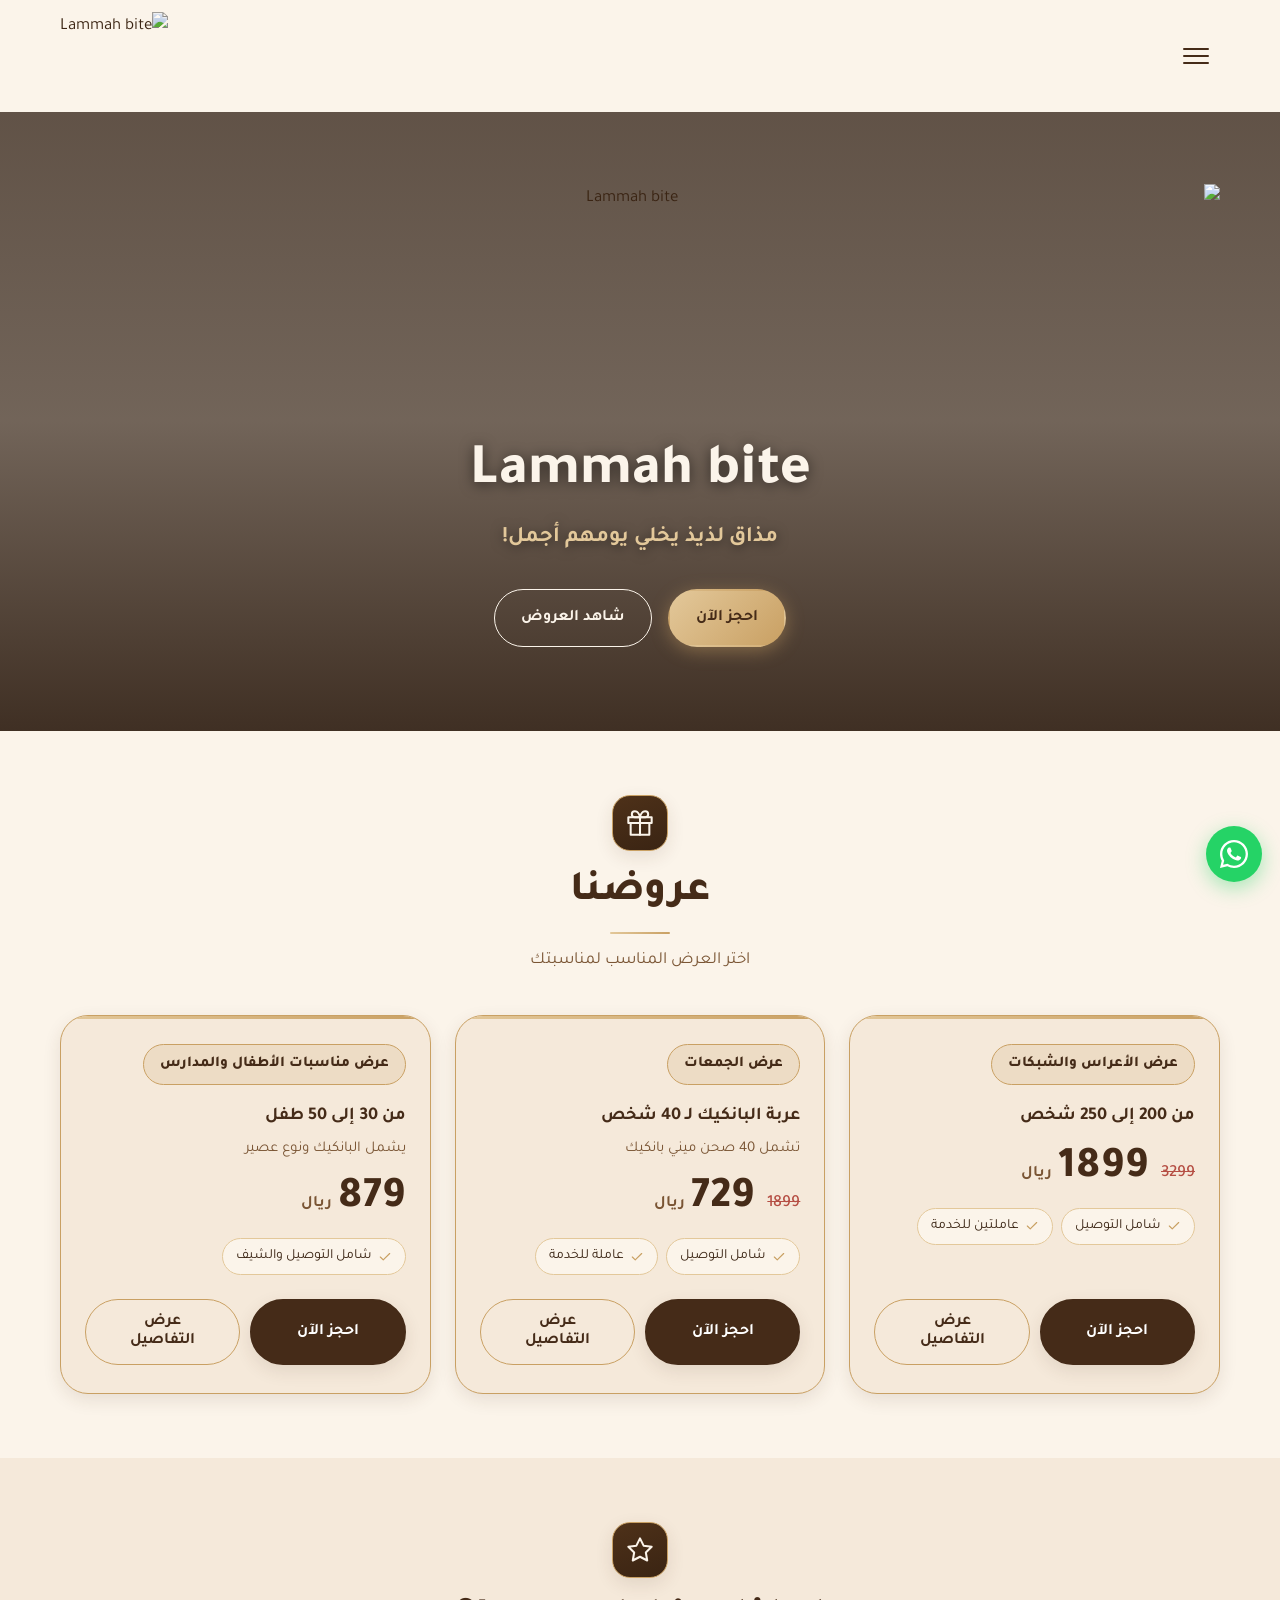
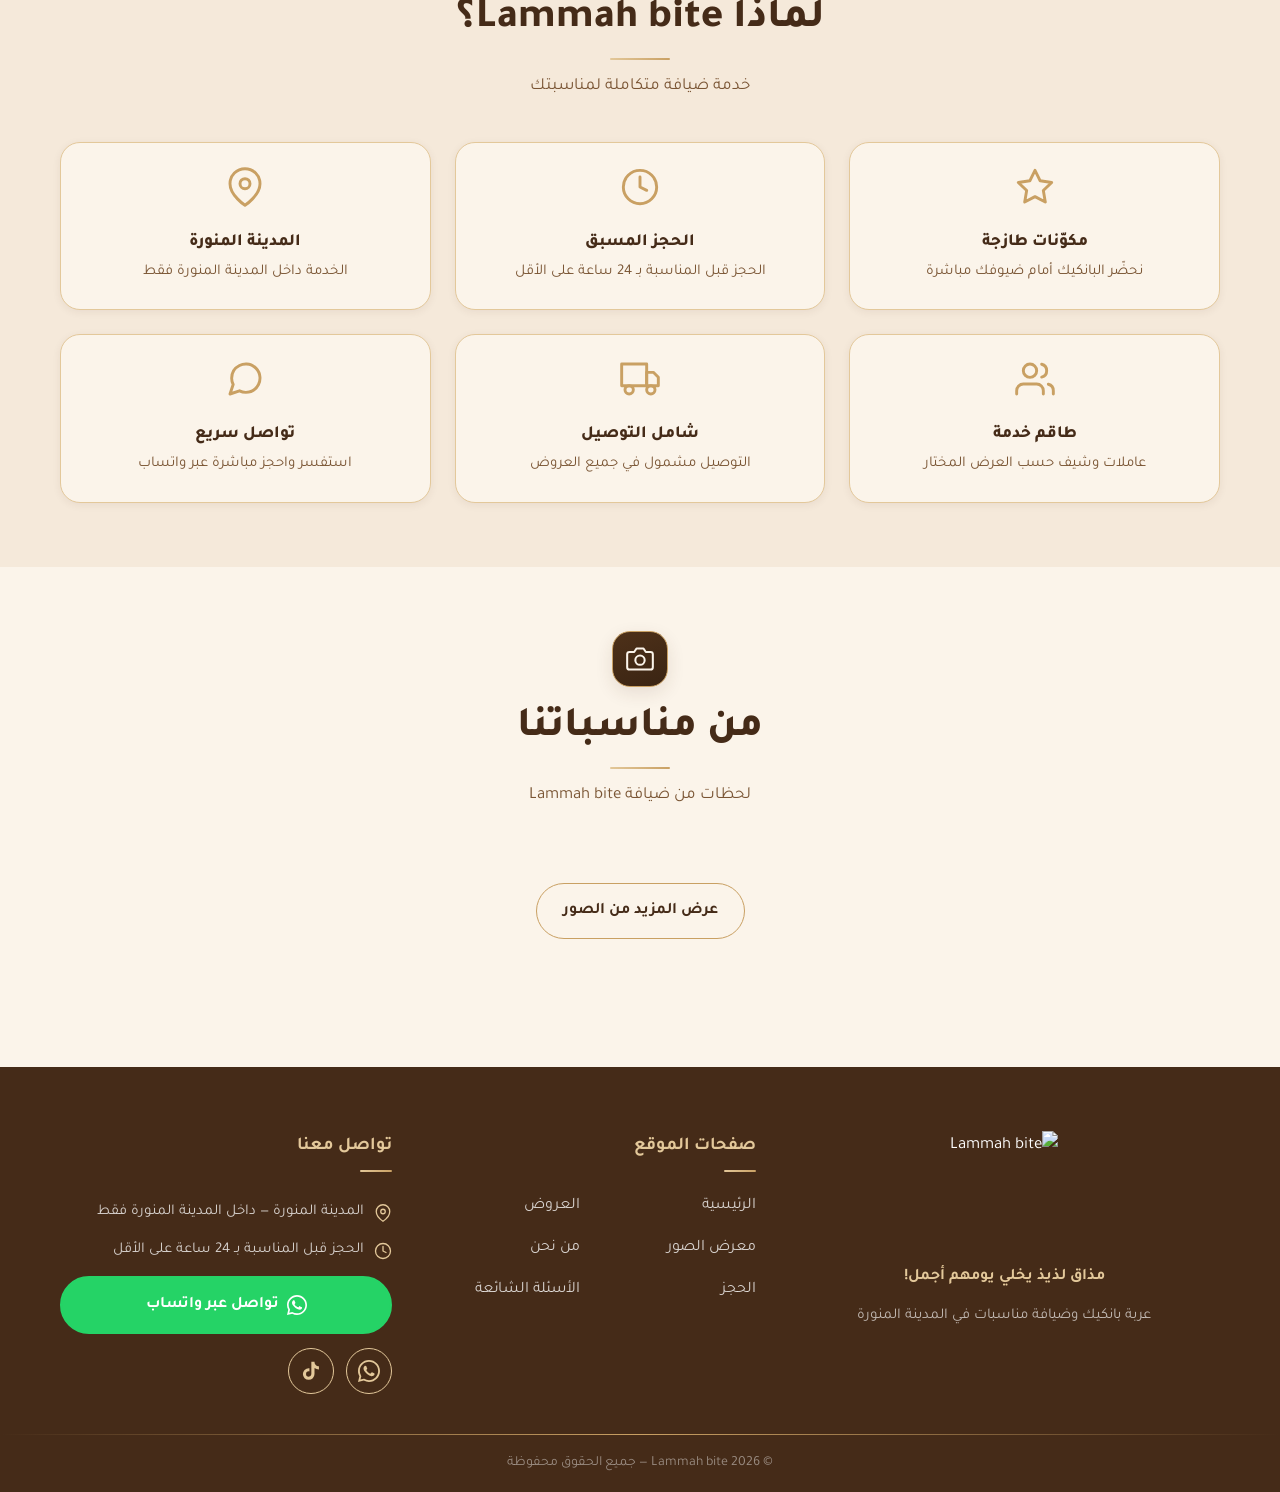
==== commit d588d3b0: "Real ingredient photos, new gallery images, logo sizing" ====
--- a/index.html
+++ b/index.html
@@ -154,7 +154,6 @@
     <div class="footer-grid">
       <div class="footer-col-brand">
         <img src="https://up6.cc/2026/08/17875165862351.png" alt="Lammah bite" class="footer-logo-img" />
-        <div class="footer-brand-name">Lammah bite</div>
         <div class="footer-tagline-text">مذاق لذيذ يخلي يومهم أجمل!</div>
         <p class="footer-brand-desc">عربة بانكيك وضيافة مناسبات في المدينة المنورة</p>
       </div>
--- a/css/style.css
+++ b/css/style.css
@@ -48,10 +48,10 @@
   --sh-md: 0 12px 32px rgba(69,43,24,0.15);
   --sh-lg: 0 24px 56px rgba(69,43,24,0.22);
 
-  --hdr-h: 78px;
+  --hdr-h: 96px;
   --ease: cubic-bezier(0.4, 0, 0.2, 1);
 }
-@media (min-width: 769px) { :root { --hdr-h: 92px; } }
+@media (min-width: 769px) { :root { --hdr-h: 112px; } }
 
 /* ─── 2. RESET / BASE ────────────────────────────────────── */
 *, *::before, *::after { box-sizing: border-box; margin: 0; padding: 0; }
@@ -142,11 +142,11 @@
 /* Logo — far LEFT, raw image, no filters/panels */
 .brand { display: flex; align-items: center; flex-shrink: 0; order: 1; }
 .brand-logo {
-  height: 62px; width: auto;
+  height: 72px; width: auto;
   object-fit: contain; display: block;
   background: transparent; mix-blend-mode: multiply;
 }
-@media (min-width: 769px) { .brand-logo { height: 74px; } }
+@media (min-width: 769px) { .brand-logo { height: 88px; } }
 
 /* ─── 7. NAV OVERLAY ─────────────────────────────────────── */
 .nav-overlay { position: fixed; inset: 0; z-index: 900; visibility: hidden; pointer-events: none; }
@@ -253,7 +253,7 @@
   padding: 72px 0 84px; text-align: center;
   background-image:
     linear-gradient(180deg, rgba(43,26,14,.74) 0%, rgba(43,26,14,.66) 50%, rgba(43,26,14,.90) 100%),
-    url('https://c.top4top.io/p_3886pc12x2.jpeg');
+    url('https://up6.cc/2026/08/178752155160161.jpeg');
   background-size: cover; background-position: center;
 }
 .hero-content { position: relative; z-index: 1; }
@@ -614,12 +614,12 @@
 @media (min-width: 769px) { .footer-grid { grid-template-columns: 1.3fr 1fr 1fr; gap: var(--sp-8); align-items: start; } }
 @media (max-width: 768px) { .footer-grid { gap: var(--sp-8); } .footer-grid > * { text-align: right; } }
 
-.footer-col-brand { display: flex; flex-direction: column; gap: 12px; align-items: flex-start; }
+.footer-col-brand { display: flex; flex-direction: column; gap: 12px; align-items: center; text-align: center; }
 
 /* Clean white logo on the brown footer */
 .footer-logo-img {
-  height: 70px; width: auto; object-fit: contain; display: block;
-  background: transparent;
+  height: 120px; width: auto; object-fit: contain; display: block;
+  background: transparent; margin: 0 auto;
 }
 .footer-brand-name    { font-size: 20px; font-weight: 800; color: var(--white); }
 .footer-tagline-text  { color: var(--gold-light); font-size: 16px; font-weight: 700; }
@@ -698,9 +698,10 @@
   justify-content: flex-start; margin-bottom: 4px;
 }
 .ing-thumb {
-  display: flex; flex-direction: column; align-items: center; gap: 5px;
-  width: 70px; text-align: center;
-}
-.ing-thumb svg { display: block; flex-shrink: 0; overflow: visible; }
-.ing-name { font-size: 12px; color: var(--brown-mid); line-height: 1.35; word-break: break-word; max-width: 68px; }
+  display: flex; flex-direction: column; align-items: center; gap: 6px;
+  width: 96px; text-align: center;
+}
+.ing-thumb img { display: block; width: 88px; height: 88px; object-fit: contain; background: transparent; transition: transform .2s ease; }
+@media (hover: hover) { .ing-thumb:hover img { transform: translateY(-3px); } }
+.ing-name { font-size: 12px; font-weight: 700; color: var(--brown-mid); line-height: 1.35; word-break: break-word; max-width: 94px; }
 hr.ing-divider { border: none; border-top: 1px dashed var(--gold-light); margin: 12px 0; }
